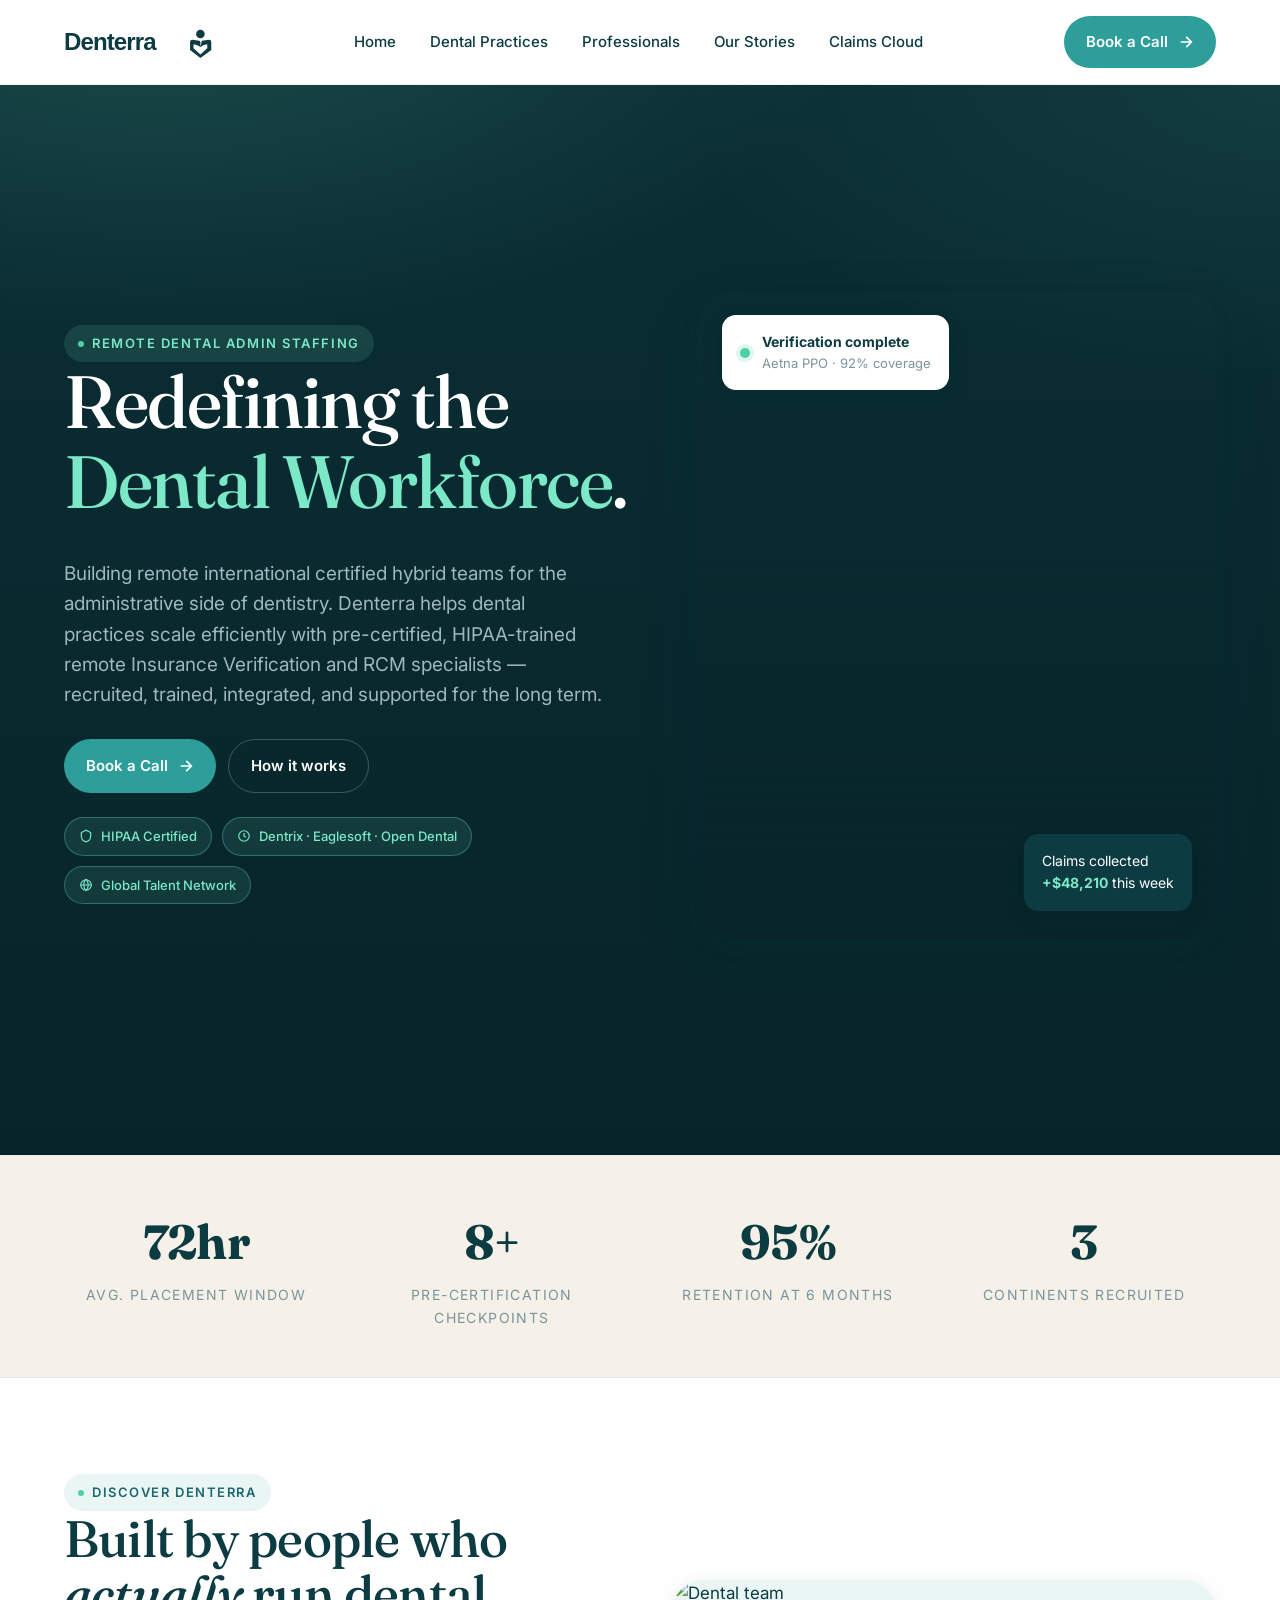
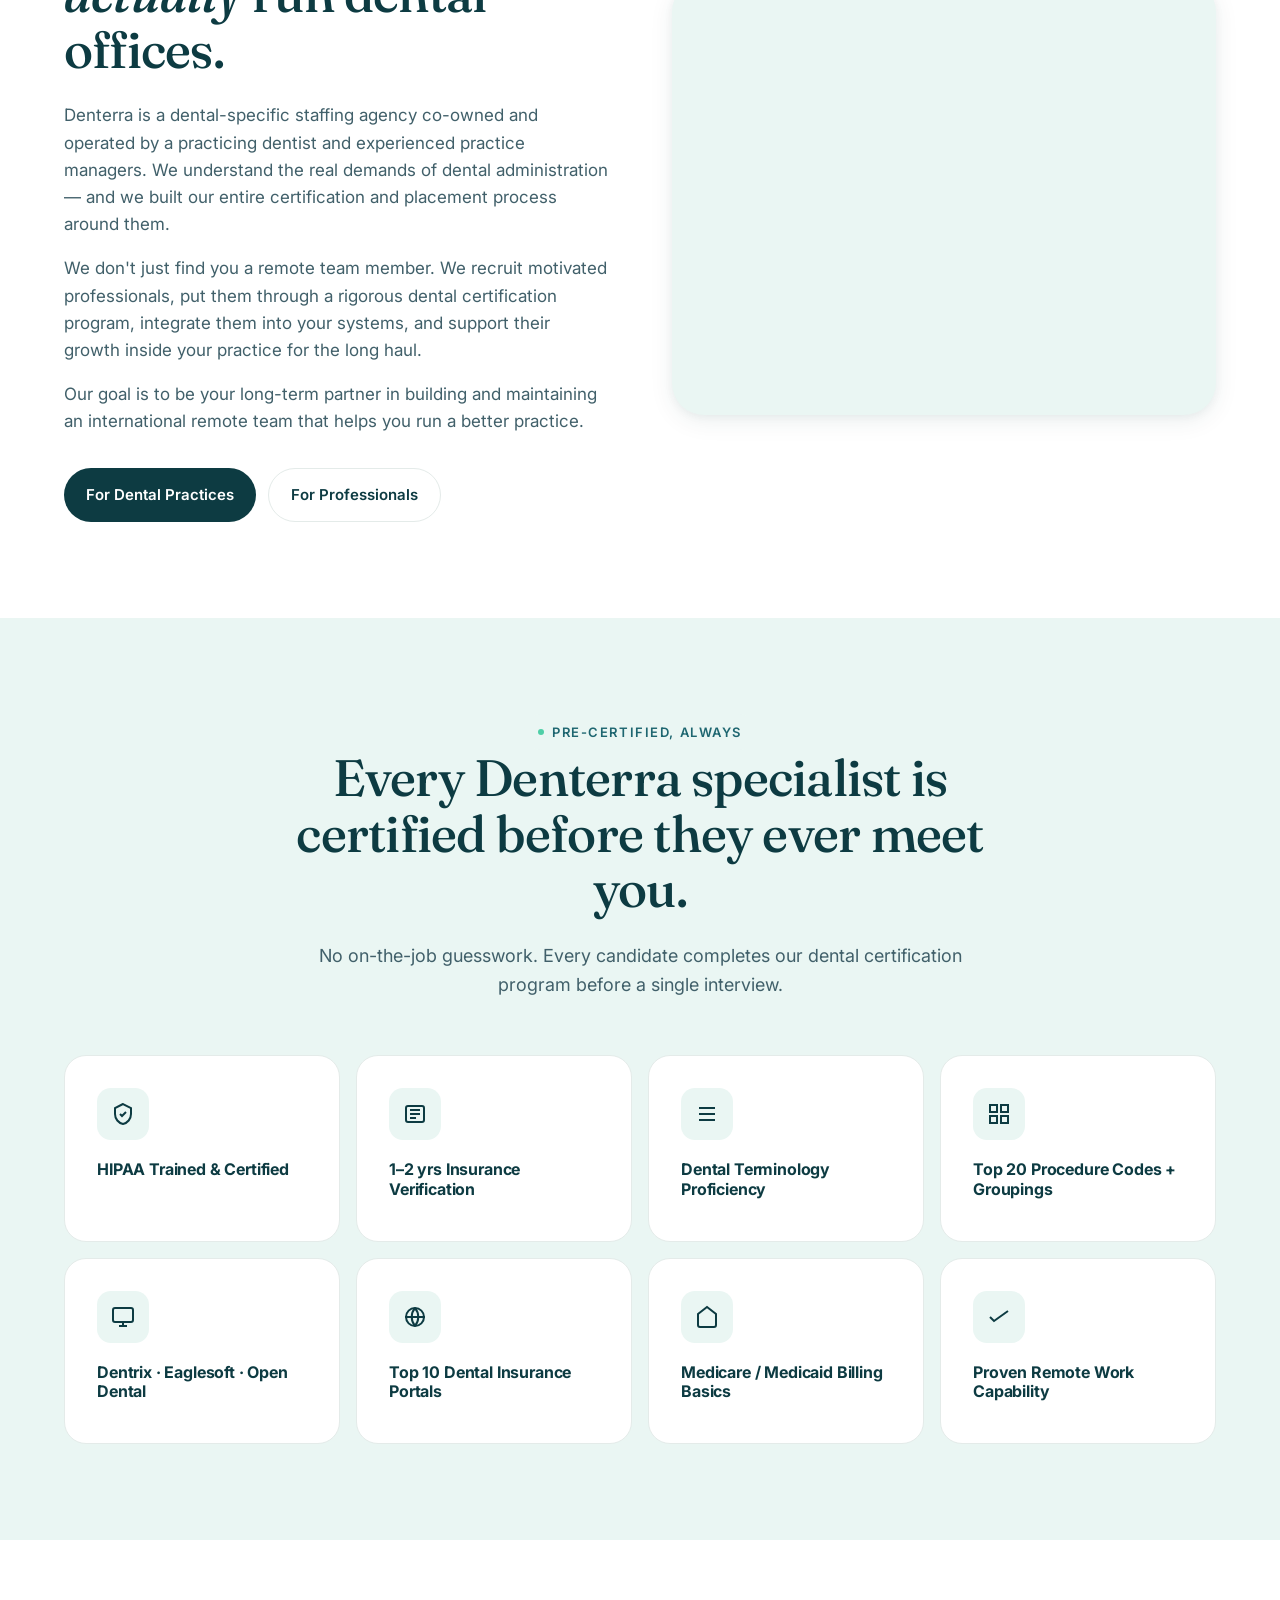
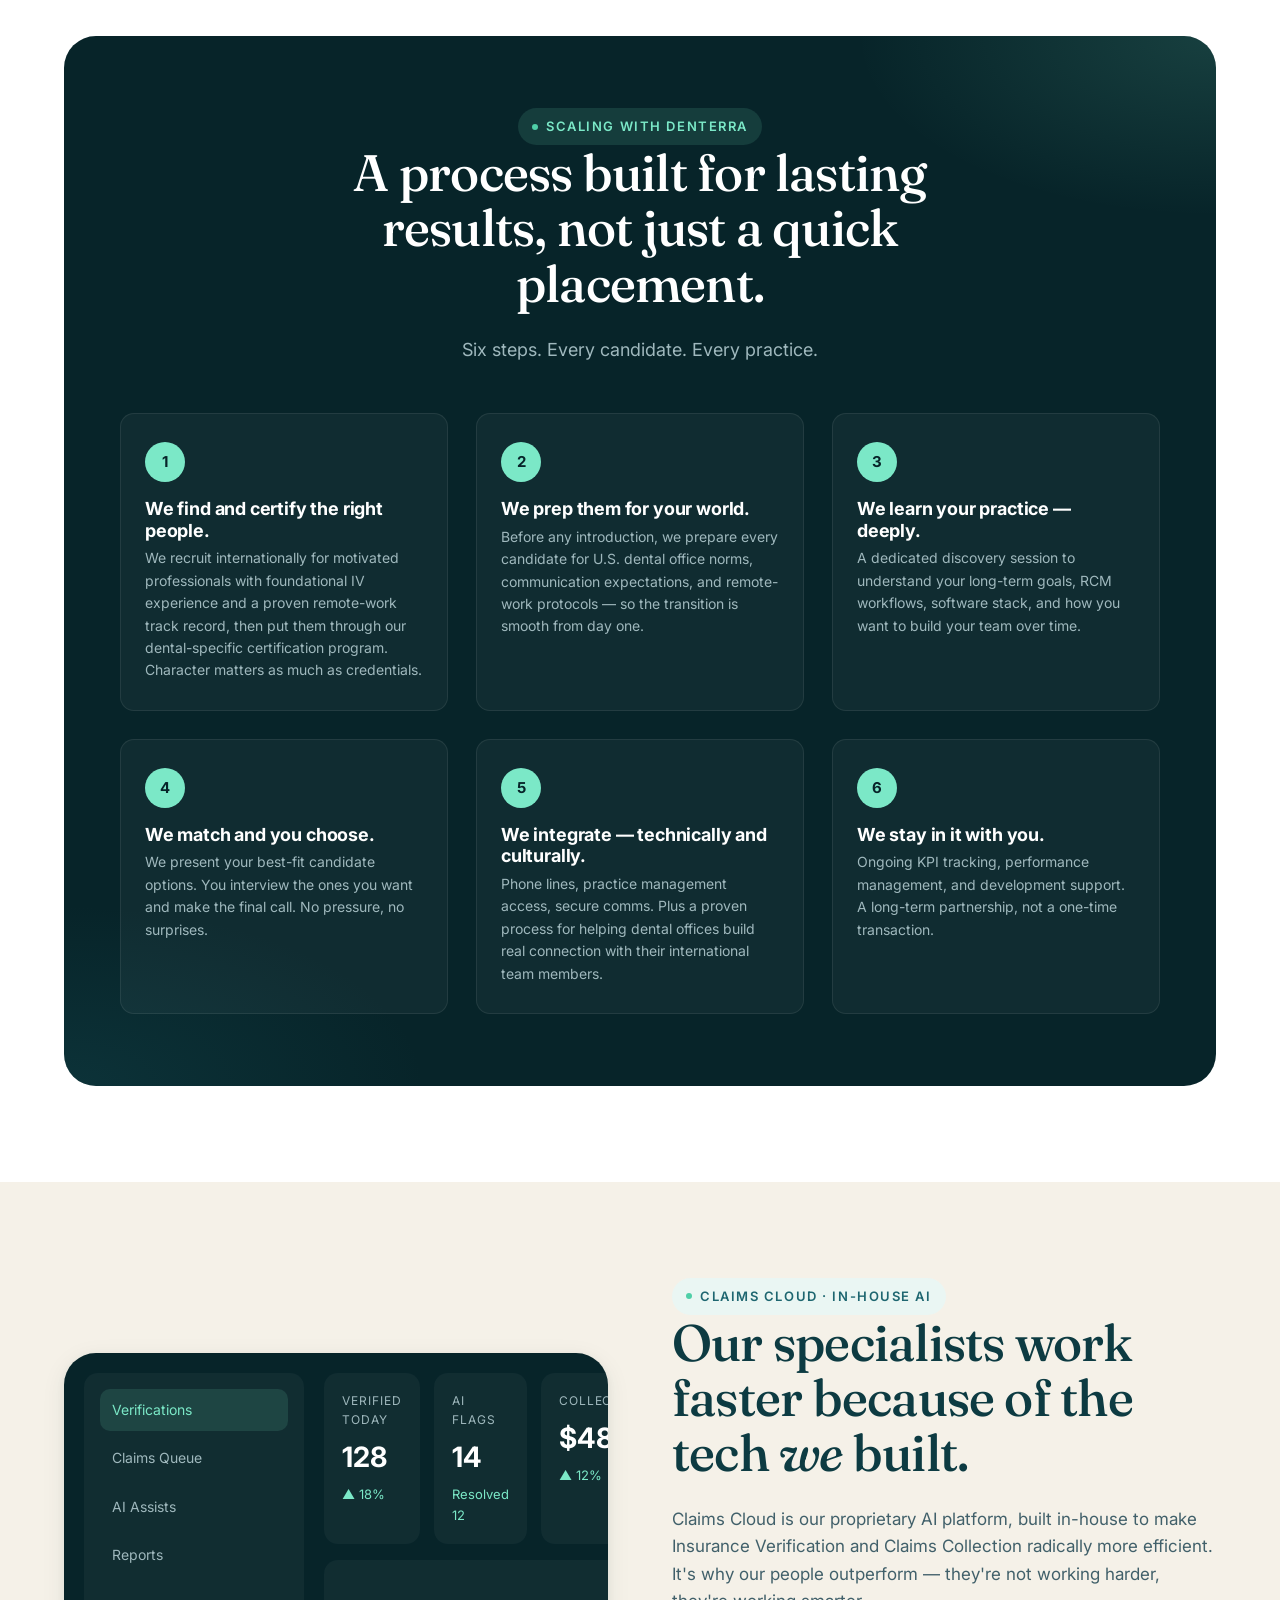
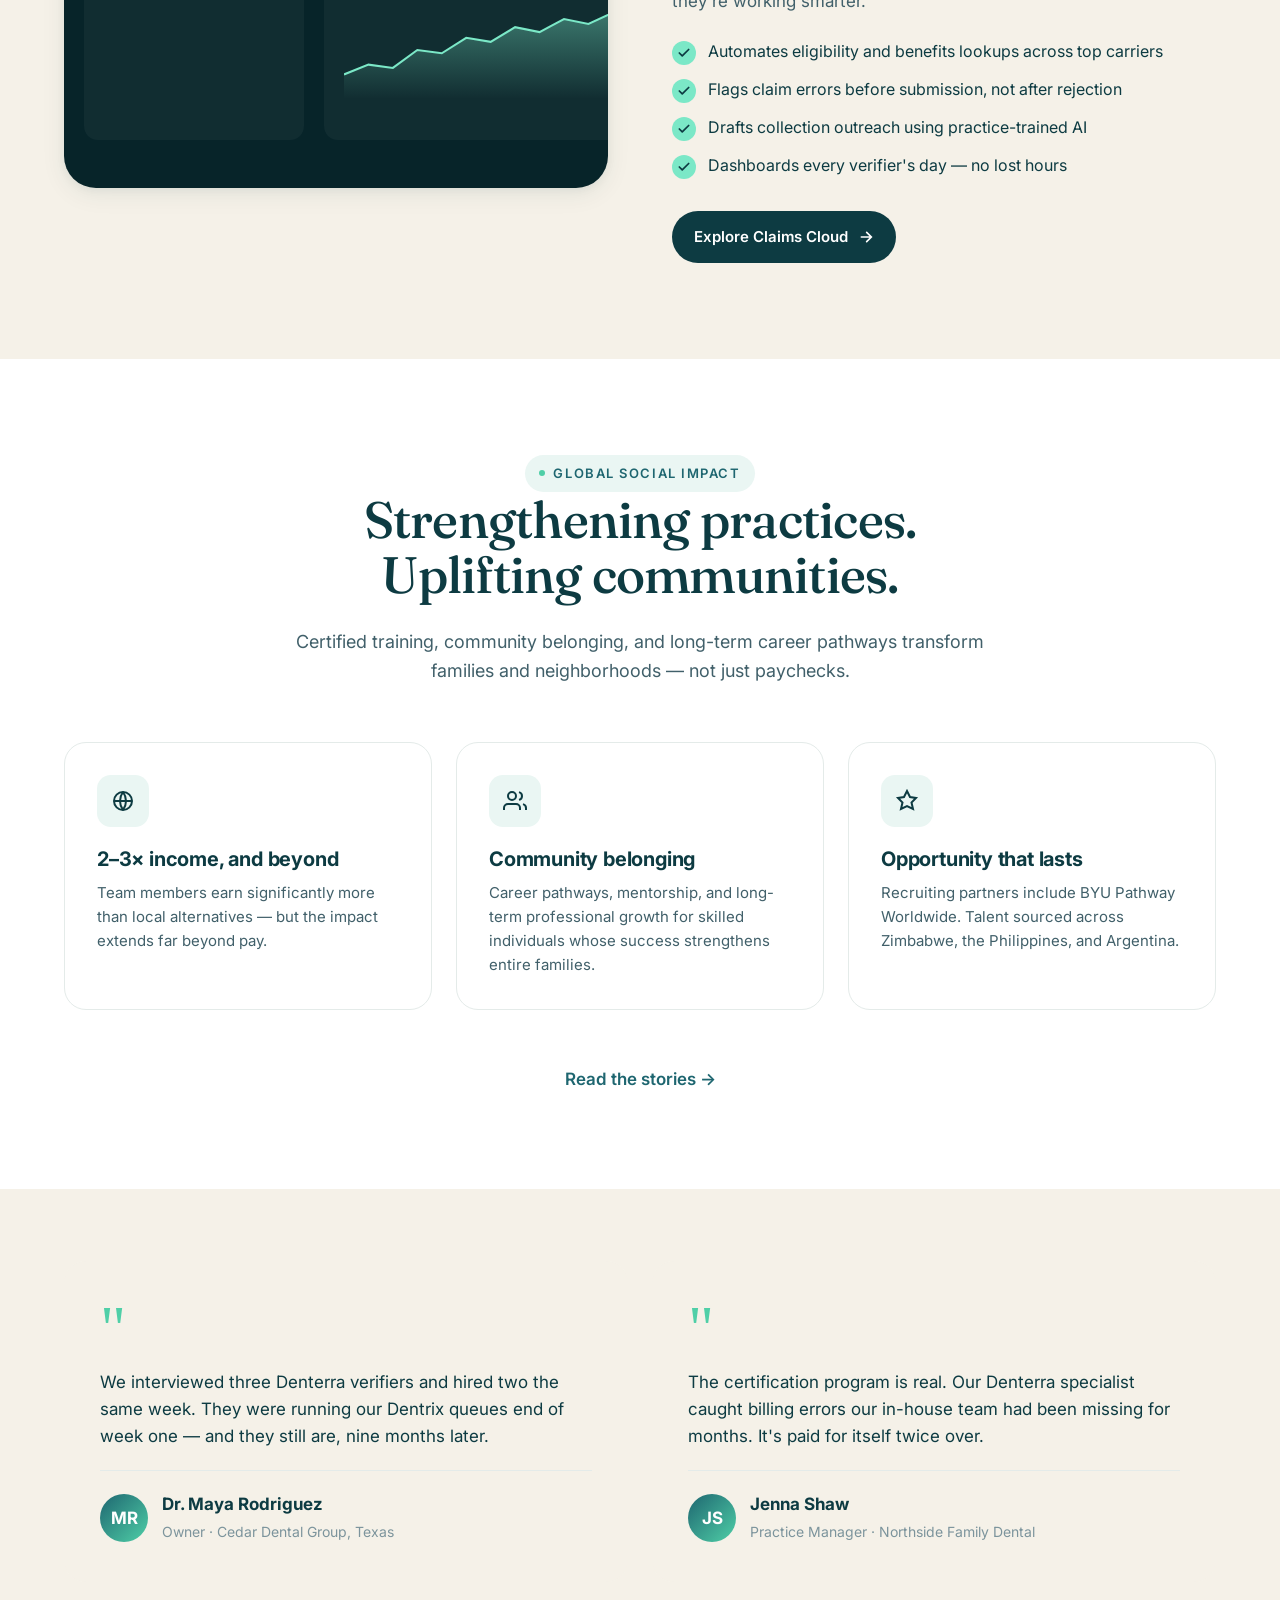
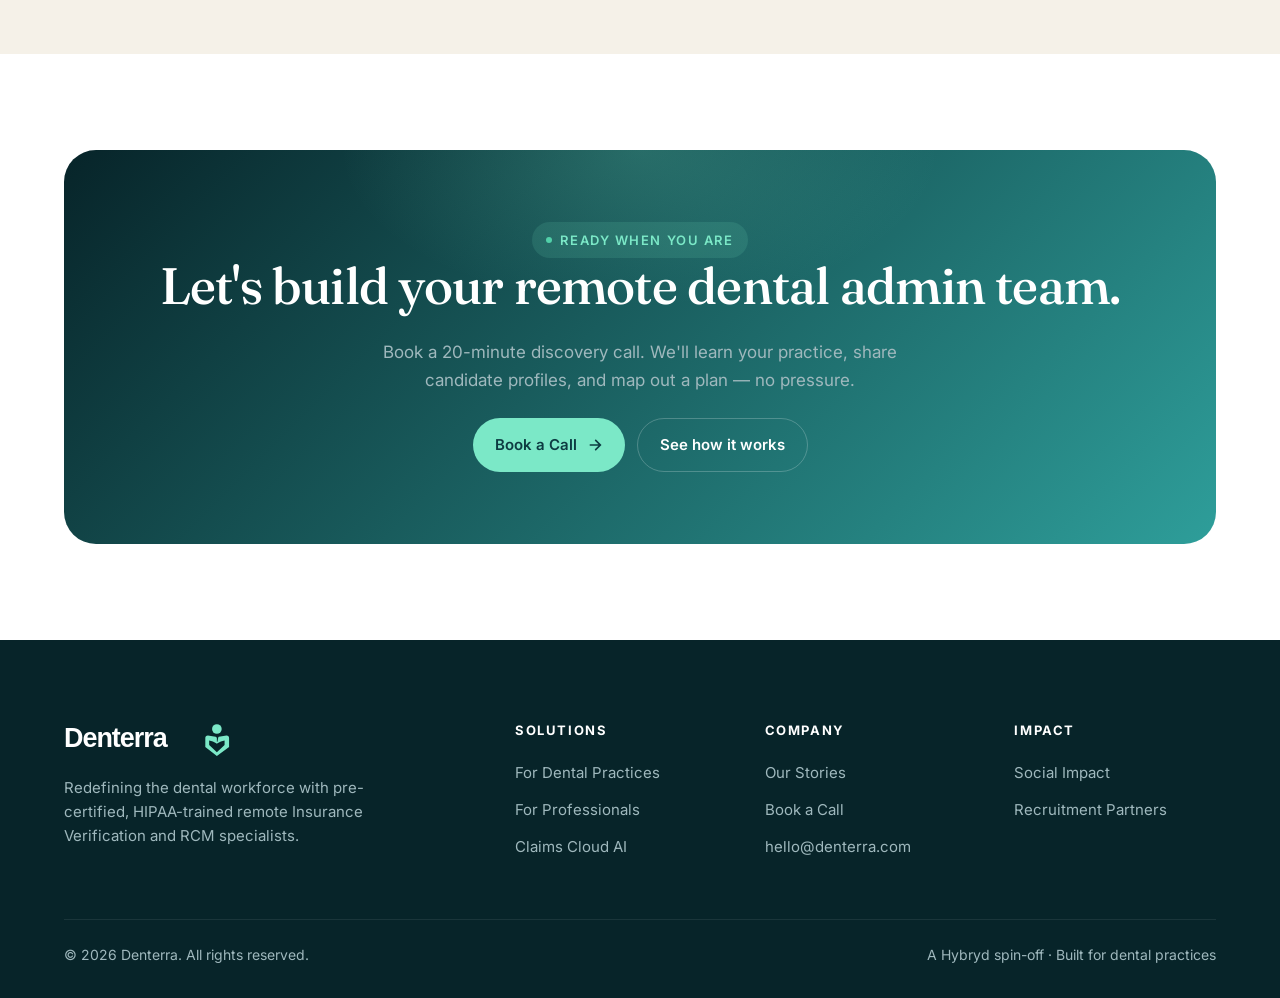
==== index.html @ dbc6533b "Initial commit: Denterra website Static site with index, dental-practices, professionals, claims-clo" ====
<!DOCTYPE html>
<html lang="en">
<head>
  <meta charset="UTF-8" />
  <meta name="viewport" content="width=device-width, initial-scale=1.0" />
  <title>Denterra — Redefining the Dental Workforce</title>
  <meta name="description" content="Denterra places pre-certified, HIPAA-trained remote Insurance Verification and RCM specialists into dental practices. Built by dentists and practice managers." />
  <link rel="icon" type="image/svg+xml" href="assets/logo.svg" />
  <link rel="preconnect" href="https://fonts.googleapis.com">
  <link rel="preconnect" href="https://fonts.gstatic.com" crossorigin>
  <link href="https://fonts.googleapis.com/css2?family=Fraunces:opsz,wght@9..144,400;9..144,500;9..144,600&family=Inter:wght@400;500;600;700&display=swap" rel="stylesheet">
  <link rel="stylesheet" href="assets/styles.css" />
</head>
<body>

<!-- NAV -->
<header class="nav">
  <div class="nav-inner">
    <a href="index.html" class="nav-logo" aria-label="Denterra home">
      <img src="assets/logo.svg" alt="Denterra" />
    </a>
    <nav>
      <ul class="nav-links">
        <li><a href="index.html">Home</a></li>
        <li><a href="dental-practices.html">Dental Practices</a></li>
        <li><a href="professionals.html">Professionals</a></li>
        <li><a href="our-stories.html">Our Stories</a></li>
        <li><a href="claims-cloud.html">Claims Cloud</a></li>
      </ul>
    </nav>
    <div class="nav-actions">
      <a href="#contact" class="btn btn-primary">Book a Call
        <svg viewBox="0 0 24 24" fill="none" stroke="currentColor" stroke-width="2.5" stroke-linecap="round"><path d="M5 12h14M13 5l7 7-7 7"/></svg>
      </a>
      <button class="nav-toggle" aria-label="Open menu"><span></span></button>
    </div>
  </div>
</header>
<div class="mobile-menu">
  <ul>
    <li><a href="index.html">Home</a></li>
    <li><a href="dental-practices.html">Dental Practices</a></li>
    <li><a href="professionals.html">Professionals</a></li>
    <li><a href="our-stories.html">Our Stories</a></li>
    <li><a href="claims-cloud.html">Claims Cloud</a></li>
  </ul>
  <a href="#contact" class="btn btn-primary">Book a Call</a>
</div>

<!-- HERO -->
<section class="hero-dark">
  <div class="hero-inner">
    <div>
      <span class="eyebrow on-dark">Remote Dental Admin Staffing</span>
      <h1>Redefining the <span class="accent">Dental Workforce</span>.</h1>
      <p class="lead">Building remote international certified hybrid teams for the administrative side of dentistry. Denterra helps dental practices scale efficiently with pre-certified, HIPAA-trained remote Insurance Verification and RCM specialists — recruited, trained, integrated, and supported for the long term.</p>
      <div class="hero-cta">
        <a href="#contact" class="btn btn-primary">Book a Call
          <svg viewBox="0 0 24 24" fill="none" stroke="currentColor" stroke-width="2.5" stroke-linecap="round"><path d="M5 12h14M13 5l7 7-7 7"/></svg>
        </a>
        <a href="dental-practices.html" class="btn btn-ghost-dark">How it works</a>
      </div>
      <div class="badges">
        <span class="badge"><svg viewBox="0 0 24 24" fill="none" stroke="currentColor" stroke-width="2"><path d="M12 2L4 6v6c0 5 3.5 9 8 10 4.5-1 8-5 8-10V6l-8-4z"/></svg> HIPAA Certified</span>
        <span class="badge"><svg viewBox="0 0 24 24" fill="none" stroke="currentColor" stroke-width="2"><circle cx="12" cy="12" r="9"/><path d="M12 7v5l3 2"/></svg> Dentrix · Eaglesoft · Open Dental</span>
        <span class="badge"><svg viewBox="0 0 24 24" fill="none" stroke="currentColor" stroke-width="2"><circle cx="12" cy="12" r="9"/><path d="M2 12h20M12 2a15 15 0 010 20M12 2a15 15 0 000 20"/></svg> Global Talent Network</span>
      </div>
    </div>
    <div class="hero-visual">
      <div class="floating-card fc-1"><span class="dot"></span><div><strong>Verification complete</strong><div style="font-size:13px;color:var(--text-muted)">Aetna PPO · 92% coverage</div></div></div>
      <div class="floating-card fc-2"><div>Claims collected<br><strong>+$48,210</strong> this week</div></div>
    </div>
  </div>
</section>

<!-- STATS -->
<section class="stats">
  <div class="container stats-grid">
    <div><div class="stat-num">72hr</div><div class="stat-label">Avg. placement window</div></div>
    <div><div class="stat-num">8+</div><div class="stat-label">Pre-certification checkpoints</div></div>
    <div><div class="stat-num">95%</div><div class="stat-label">Retention at 6 months</div></div>
    <div><div class="stat-num">3</div><div class="stat-label">Continents recruited</div></div>
  </div>
</section>

<!-- DISCOVER DENTERRA -->
<section>
  <div class="container">
    <div class="split">
      <div>
        <span class="eyebrow">Discover Denterra</span>
        <h2>Built by people who <em>actually</em> run dental offices.</h2>
        <p>Denterra is a dental-specific staffing agency co-owned and operated by a practicing dentist and experienced practice managers. We understand the real demands of dental administration — and we built our entire certification and placement process around them.</p>
        <p>We don't just find you a remote team member. We recruit motivated professionals, put them through a rigorous dental certification program, integrate them into your systems, and support their growth inside your practice for the long haul.</p>
        <p>Our goal is to be your long-term partner in building and maintaining an international remote team that helps you run a better practice.</p>
        <div class="hero-cta mt-md">
          <a href="dental-practices.html" class="btn btn-dark">For Dental Practices</a>
          <a href="professionals.html" class="btn btn-ghost">For Professionals</a>
        </div>
      </div>
      <div class="split-visual">
        <img src="https://images.unsplash.com/photo-1629909613654-28e377c37b09?auto=format&fit=crop&w=900&q=80" alt="Dental team" />
      </div>
    </div>
  </div>
</section>

<!-- CERTIFICATION -->
<section style="background: var(--mint-bg);">
  <div class="container">
    <div class="section-head">
      <span class="eyebrow">Pre-Certified, Always</span>
      <h2>Every Denterra specialist is certified before they ever meet you.</h2>
      <p>No on-the-job guesswork. Every candidate completes our dental certification program before a single interview.</p>
    </div>
    <div class="feature-grid" style="grid-template-columns: repeat(4, 1fr); gap: 16px;">
      <div class="feature"><div class="icon"><svg viewBox="0 0 24 24" fill="none" stroke="currentColor" stroke-width="2"><path d="M12 2L4 6v6c0 5 3.5 9 8 10 4.5-1 8-5 8-10V6l-8-4z"/><polyline points="9 12 11 14 15 10"/></svg></div><h3 style="font-size:16px">HIPAA Trained & Certified</h3></div>
      <div class="feature"><div class="icon"><svg viewBox="0 0 24 24" fill="none" stroke="currentColor" stroke-width="2"><rect x="3" y="4" width="18" height="16" rx="2"/><path d="M7 8h10M7 12h10M7 16h6"/></svg></div><h3 style="font-size:16px">1–2 yrs Insurance Verification</h3></div>
      <div class="feature"><div class="icon"><svg viewBox="0 0 24 24" fill="none" stroke="currentColor" stroke-width="2"><path d="M4 12h16M4 6h16M4 18h16"/></svg></div><h3 style="font-size:16px">Dental Terminology Proficiency</h3></div>
      <div class="feature"><div class="icon"><svg viewBox="0 0 24 24" fill="none" stroke="currentColor" stroke-width="2"><path d="M3 3h7v7H3zM14 3h7v7h-7zM14 14h7v7h-7zM3 14h7v7H3z"/></svg></div><h3 style="font-size:16px">Top 20 Procedure Codes + Groupings</h3></div>
      <div class="feature"><div class="icon"><svg viewBox="0 0 24 24" fill="none" stroke="currentColor" stroke-width="2"><rect x="2" y="3" width="20" height="14" rx="2"/><path d="M8 21h8M12 17v4"/></svg></div><h3 style="font-size:16px">Dentrix · Eaglesoft · Open Dental</h3></div>
      <div class="feature"><div class="icon"><svg viewBox="0 0 24 24" fill="none" stroke="currentColor" stroke-width="2"><circle cx="12" cy="12" r="9"/><path d="M2 12h20M12 3a14 14 0 010 18M12 3a14 14 0 000 18"/></svg></div><h3 style="font-size:16px">Top 10 Dental Insurance Portals</h3></div>
      <div class="feature"><div class="icon"><svg viewBox="0 0 24 24" fill="none" stroke="currentColor" stroke-width="2"><path d="M3 9l9-7 9 7v11a2 2 0 01-2 2H5a2 2 0 01-2-2z"/></svg></div><h3 style="font-size:16px">Medicare / Medicaid Billing Basics</h3></div>
      <div class="feature"><div class="icon"><svg viewBox="0 0 24 24" fill="none" stroke="currentColor" stroke-width="2"><path d="M3 12l4 4L21 6"/></svg></div><h3 style="font-size:16px">Proven Remote Work Capability</h3></div>
    </div>
  </div>
</section>

<!-- SCALING WITH DENTERRA -->
<section>
  <div class="container">
    <div class="how">
      <div class="section-head" style="margin-bottom: 0;">
        <span class="eyebrow on-dark">Scaling With Denterra</span>
        <h2 style="color:#fff;">A process built for lasting results, not just a quick placement.</h2>
        <p style="color: var(--text-on-dark-muted); max-width: 640px; margin: 16px auto 0;">Six steps. Every candidate. Every practice.</p>
      </div>
      <div class="steps" style="grid-template-columns: repeat(3, 1fr);">
        <div class="step"><div class="step-num">1</div><h4>We find and certify the right people.</h4><p>We recruit internationally for motivated professionals with foundational IV experience and a proven remote-work track record, then put them through our dental-specific certification program. Character matters as much as credentials.</p></div>
        <div class="step"><div class="step-num">2</div><h4>We prep them for your world.</h4><p>Before any introduction, we prepare every candidate for U.S. dental office norms, communication expectations, and remote-work protocols — so the transition is smooth from day one.</p></div>
        <div class="step"><div class="step-num">3</div><h4>We learn your practice — deeply.</h4><p>A dedicated discovery session to understand your long-term goals, RCM workflows, software stack, and how you want to build your team over time.</p></div>
        <div class="step"><div class="step-num">4</div><h4>We match and you choose.</h4><p>We present your best-fit candidate options. You interview the ones you want and make the final call. No pressure, no surprises.</p></div>
        <div class="step"><div class="step-num">5</div><h4>We integrate — technically and culturally.</h4><p>Phone lines, practice management access, secure comms. Plus a proven process for helping dental offices build real connection with their international team members.</p></div>
        <div class="step"><div class="step-num">6</div><h4>We stay in it with you.</h4><p>Ongoing KPI tracking, performance management, and development support. A long-term partnership, not a one-time transaction.</p></div>
      </div>
    </div>
  </div>
</section>

<!-- CLAIMS CLOUD TEASER -->
<section style="background: var(--bg-cream);">
  <div class="container">
    <div class="split reverse">
      <div>
        <span class="eyebrow">Claims Cloud · In-house AI</span>
        <h2>Our specialists work faster because of the tech <em>we</em> built.</h2>
        <p>Claims Cloud is our proprietary AI platform, built in-house to make Insurance Verification and Claims Collection radically more efficient. It's why our people outperform — they're not working harder, they're working smarter.</p>
        <ul class="checklist">
          <li>Automates eligibility and benefits lookups across top carriers</li>
          <li>Flags claim errors before submission, not after rejection</li>
          <li>Drafts collection outreach using practice-trained AI</li>
          <li>Dashboards every verifier's day — no lost hours</li>
        </ul>
        <a href="claims-cloud.html" class="btn btn-dark">Explore Claims Cloud
          <svg viewBox="0 0 24 24" fill="none" stroke="currentColor" stroke-width="2.5" stroke-linecap="round"><path d="M5 12h14M13 5l7 7-7 7"/></svg>
        </a>
      </div>
      <div class="split-visual" style="background: var(--brand-darker); padding: 20px;">
        <div class="dash">
          <div class="dash-sidebar">
            <div class="dash-item active">Verifications</div>
            <div class="dash-item">Claims Queue</div>
            <div class="dash-item">AI Assists</div>
            <div class="dash-item">Reports</div>
          </div>
          <div class="dash-main">
            <div class="dash-cards">
              <div class="dash-card"><div class="label">Verified Today</div><div class="num">128</div><div class="trend">▲ 18%</div></div>
              <div class="dash-card"><div class="label">AI Flags</div><div class="num">14</div><div class="trend">Resolved 12</div></div>
              <div class="dash-card"><div class="label">Collected</div><div class="num">$48K</div><div class="trend">▲ 12%</div></div>
            </div>
            <div class="dash-chart">
              <svg viewBox="0 0 360 120" style="width:100%;height:100%;display:block">
                <defs><linearGradient id="g" x1="0" x2="0" y1="0" y2="1"><stop offset="0" stop-color="#7BE8C7" stop-opacity=".4"/><stop offset="1" stop-color="#7BE8C7" stop-opacity="0"/></linearGradient></defs>
                <path d="M0,90 L30,78 L60,82 L90,60 L120,64 L150,45 L180,50 L210,32 L240,38 L270,22 L300,28 L330,14 L360,18 L360,120 L0,120 Z" fill="url(#g)"/>
                <path d="M0,90 L30,78 L60,82 L90,60 L120,64 L150,45 L180,50 L210,32 L240,38 L270,22 L300,28 L330,14 L360,18" fill="none" stroke="#7BE8C7" stroke-width="2.5"/>
              </svg>
            </div>
          </div>
        </div>
      </div>
    </div>
  </div>
</section>

<!-- SOCIAL IMPACT -->
<section>
  <div class="container">
    <div class="section-head">
      <span class="eyebrow">Global Social Impact</span>
      <h2>Strengthening practices. Uplifting communities.</h2>
      <p>Certified training, community belonging, and long-term career pathways transform families and neighborhoods — not just paychecks.</p>
    </div>
    <div class="feature-grid">
      <div class="feature"><div class="icon"><svg viewBox="0 0 24 24" fill="none" stroke="currentColor" stroke-width="2"><circle cx="12" cy="12" r="9"/><path d="M3 12h18M12 3a15 15 0 010 18M12 3a15 15 0 000 18"/></svg></div><h3>2–3× income, and beyond</h3><p>Team members earn significantly more than local alternatives — but the impact extends far beyond pay.</p></div>
      <div class="feature"><div class="icon"><svg viewBox="0 0 24 24" fill="none" stroke="currentColor" stroke-width="2"><path d="M17 21v-2a4 4 0 00-4-4H5a4 4 0 00-4 4v2"/><circle cx="9" cy="7" r="4"/><path d="M23 21v-2a4 4 0 00-3-3.87M16 3.13a4 4 0 010 7.75"/></svg></div><h3>Community belonging</h3><p>Career pathways, mentorship, and long-term professional growth for skilled individuals whose success strengthens entire families.</p></div>
      <div class="feature"><div class="icon"><svg viewBox="0 0 24 24" fill="none" stroke="currentColor" stroke-width="2"><path d="M12 2l3 6 6 1-4.5 4.5L18 20l-6-3-6 3 1.5-6.5L3 9l6-1z"/></svg></div><h3>Opportunity that lasts</h3><p>Recruiting partners include BYU Pathway Worldwide. Talent sourced across Zimbabwe, the Philippines, and Argentina.</p></div>
    </div>
    <div class="text-center mt-lg"><a href="our-stories.html" class="btn-link">Read the stories →</a></div>
  </div>
</section>

<!-- TESTIMONIAL -->
<section style="background: var(--bg-cream); padding-top: 72px; padding-bottom: 72px;">
  <div class="container">
    <div class="testimonials">
      <div class="testimonial">
        <div class="quote-mark">"</div>
        <p>We interviewed three Denterra verifiers and hired two the same week. They were running our Dentrix queues end of week one — and they still are, nine months later.</p>
        <div class="testimonial-author">
          <div class="author-avatar">MR</div>
          <div class="author-info"><strong>Dr. Maya Rodriguez</strong><span>Owner · Cedar Dental Group, Texas</span></div>
        </div>
      </div>
      <div class="testimonial">
        <div class="quote-mark">"</div>
        <p>The certification program is real. Our Denterra specialist caught billing errors our in-house team had been missing for months. It's paid for itself twice over.</p>
        <div class="testimonial-author">
          <div class="author-avatar">JS</div>
          <div class="author-info"><strong>Jenna Shaw</strong><span>Practice Manager · Northside Family Dental</span></div>
        </div>
      </div>
    </div>
  </div>
</section>

<!-- CTA -->
<section>
  <div class="container">
    <div class="cta-block" id="contact">
      <span class="eyebrow on-dark">Ready when you are</span>
      <h2>Let's build your remote dental admin team.</h2>
      <p>Book a 20-minute discovery call. We'll learn your practice, share candidate profiles, and map out a plan — no pressure.</p>
      <div class="hero-cta">
        <a href="mailto:hello@denterra.com" class="btn btn-mint">Book a Call
          <svg viewBox="0 0 24 24" fill="none" stroke="currentColor" stroke-width="2.5" stroke-linecap="round"><path d="M5 12h14M13 5l7 7-7 7"/></svg>
        </a>
        <a href="dental-practices.html" class="btn btn-ghost-dark">See how it works</a>
      </div>
    </div>
  </div>
</section>

<!-- FOOTER -->
<footer class="footer">
  <div class="container">
    <div class="footer-grid">
      <div>
        <div class="footer-logo">
          <img src="assets/logo-light.svg" alt="Denterra" />
        </div>
        <p class="footer-tag">Redefining the dental workforce with pre-certified, HIPAA-trained remote Insurance Verification and RCM specialists.</p>
      </div>
      <div class="footer-col">
        <h5>Solutions</h5>
        <ul>
          <li><a href="dental-practices.html">For Dental Practices</a></li>
          <li><a href="professionals.html">For Professionals</a></li>
          <li><a href="claims-cloud.html">Claims Cloud AI</a></li>
        </ul>
      </div>
      <div class="footer-col">
        <h5>Company</h5>
        <ul>
          <li><a href="our-stories.html">Our Stories</a></li>
          <li><a href="#contact">Book a Call</a></li>
          <li><a href="mailto:hello@denterra.com">hello@denterra.com</a></li>
        </ul>
      </div>
      <div class="footer-col">
        <h5>Impact</h5>
        <ul>
          <li><a href="our-stories.html#impact">Social Impact</a></li>
          <li><a href="our-stories.html#partners">Recruitment Partners</a></li>
        </ul>
      </div>
    </div>
    <div class="footer-bottom">
      <div>© 2026 Denterra. All rights reserved.</div>
      <div>A Hybryd spin-off · Built for dental practices</div>
    </div>
  </div>
</footer>

<script src="assets/script.js"></script>
</body>
</html>
---- assets/styles.css ----
/* =====================================================
   DENTERRA — Shared Styles
   Brand: dental admin staffing + Claims Cloud AI
   ===================================================== */

:root {
  /* Brand — pulled from Denterra Canva site */
  --brand-dark: #0D3B42;       /* primary dark teal bg */
  --brand-darker: #072429;     /* deepest bg */
  --brand-teal: #2E9E9A;       /* "Book a Call" button + Discover section bg */
  --brand-teal-dark: #1F8580;
  --brand-teal-2: #1E6670;

  --mint: #7BE8C7;             /* logo accent */
  --mint-strong: #4FCFA7;
  --mint-soft: #C9E8E4;        /* Discover section inner card */
  --mint-bg: #EAF6F3;          /* light body bg tint */

  /* Neutrals */
  --bg-cream: #F5F1E8;         /* certification chip bg / cream panels */
  --bg-offwhite: #F7F4EC;
  --bg-white: #FFFFFF;
  --text-primary: #0D3B42;
  --text-secondary: #41606A;
  --text-muted: #7C949C;
  --text-on-dark: #EAF1F0;
  --text-on-dark-muted: #9FB8BD;
  --border: #E4EBE9;
  --border-dark: #1C4A52;

  /* Type — serif display + clean sans body (matches Canva site) */
  --font-sans: 'Inter', -apple-system, BlinkMacSystemFont, 'Segoe UI', Helvetica, Arial, sans-serif;
  --font-display: 'Fraunces', 'Cormorant Garamond', Georgia, 'Times New Roman', serif;

  /* Radius + shadows */
  --r-sm: 8px;
  --r-md: 14px;
  --r-lg: 22px;
  --r-xl: 32px;
  --r-pill: 999px;

  --shadow-sm: 0 1px 2px rgba(13, 59, 66, 0.06), 0 2px 8px rgba(13, 59, 66, 0.04);
  --shadow-md: 0 6px 24px rgba(13, 59, 66, 0.08), 0 2px 8px rgba(13, 59, 66, 0.05);
  --shadow-lg: 0 24px 60px rgba(13, 59, 66, 0.14), 0 8px 20px rgba(13, 59, 66, 0.08);

  /* Layout */
  --max: 1200px;
  --gutter: 24px;
}

/* Reset */
*, *::before, *::after { box-sizing: border-box; }
html { scroll-behavior: smooth; -webkit-text-size-adjust: 100%; }
body {
  margin: 0;
  font-family: var(--font-sans);
  font-size: 17px;
  line-height: 1.6;
  color: var(--text-primary);
  background: var(--bg-white);
  -webkit-font-smoothing: antialiased;
  -moz-osx-font-smoothing: grayscale;
}
img, svg { max-width: 100%; display: block; }
a { color: inherit; text-decoration: none; }
button { font: inherit; cursor: pointer; border: 0; background: transparent; color: inherit; }

h1, h2 {
  font-family: var(--font-display);
  font-weight: 500;
  letter-spacing: -0.015em;
  line-height: 1.08;
  margin: 0 0 0.5em;
  color: var(--text-primary);
}
h3, h4 {
  font-family: var(--font-sans);
  font-weight: 700;
  letter-spacing: -0.01em;
  line-height: 1.2;
  margin: 0 0 0.5em;
  color: var(--text-primary);
}
h1 { font-size: clamp(42px, 5.8vw, 74px); letter-spacing: -0.02em; }
h2 { font-size: clamp(32px, 4vw, 52px); }
h3 { font-size: clamp(22px, 2.2vw, 28px); }
h4 { font-size: 18px; }
p { margin: 0 0 1em; color: var(--text-secondary); }

.eyebrow {
  display: inline-flex;
  align-items: center;
  gap: 8px;
  font-size: 13px;
  font-weight: 600;
  letter-spacing: 0.12em;
  text-transform: uppercase;
  color: var(--brand-teal-2);
  background: var(--mint-bg);
  padding: 8px 14px;
  border-radius: var(--r-pill);
}
.eyebrow.on-dark {
  color: var(--mint);
  background: rgba(123, 232, 199, 0.12);
}
.eyebrow::before {
  content: '';
  width: 6px; height: 6px; border-radius: 50%;
  background: var(--mint-strong);
}

.container {
  width: 100%;
  max-width: var(--max);
  margin: 0 auto;
  padding: 0 var(--gutter);
}

/* ============ Buttons ============ */
.btn {
  display: inline-flex;
  align-items: center;
  gap: 10px;
  font-weight: 600;
  font-size: 15px;
  padding: 14px 22px;
  border-radius: var(--r-pill);
  transition: transform .15s ease, background .2s ease, color .2s ease, box-shadow .2s ease;
  white-space: nowrap;
}
.btn svg { width: 16px; height: 16px; }
.btn:hover { transform: translateY(-1px); }
.btn-primary {
  background: var(--brand-teal);
  color: #fff;
}
.btn-primary:hover { background: var(--brand-teal-dark); }
.btn-mint {
  background: var(--mint);
  color: var(--brand-dark);
}
.btn-mint:hover { background: var(--mint-strong); }
.btn-dark {
  background: var(--brand-dark);
  color: #fff;
}
.btn-dark:hover { background: var(--brand-darker); }
.btn-ghost {
  color: var(--brand-dark);
  border: 1px solid var(--border);
  background: #fff;
}
.btn-ghost:hover { border-color: var(--brand-dark); }
.btn-ghost-dark {
  color: #fff;
  border: 1px solid rgba(255,255,255,0.22);
  background: transparent;
}
.btn-ghost-dark:hover { border-color: var(--mint); color: var(--mint); }
.btn-link {
  color: var(--brand-teal-2);
  font-weight: 600;
  display: inline-flex;
  align-items: center;
  gap: 6px;
}
.btn-link:hover { color: var(--brand-dark); }

/* ============ Nav ============ */
.nav {
  position: sticky; top: 0;
  background: rgba(255,255,255,0.92);
  backdrop-filter: saturate(140%) blur(14px);
  -webkit-backdrop-filter: saturate(140%) blur(14px);
  border-bottom: 1px solid rgba(13, 59, 66, 0.06);
  z-index: 50;
}
.nav-inner {
  display: flex;
  align-items: center;
  justify-content: space-between;
  padding: 16px var(--gutter);
  max-width: var(--max);
  margin: 0 auto;
  gap: 24px;
}
.nav-logo { display: inline-flex; align-items: center; gap: 10px; }
.nav-logo img, .nav-logo svg { height: 32px; width: auto; display: block; }
.nav-links {
  display: flex; align-items: center;
  gap: 6px;
  list-style: none; margin: 0; padding: 0;
}
.nav-links a {
  padding: 10px 14px;
  font-weight: 500;
  font-size: 15px;
  color: var(--text-primary);
  border-radius: var(--r-pill);
  transition: background .15s ease;
}
.nav-links a:hover { background: var(--mint-bg); }
.nav-links a.active { color: var(--brand-dark); }
.nav-actions { display: flex; align-items: center; gap: 10px; }
.nav-toggle {
  display: none;
  width: 44px; height: 44px;
  align-items: center; justify-content: center;
  border-radius: 12px;
  border: 1px solid var(--border);
  background: #fff;
}
.nav-toggle span {
  display: block; width: 18px; height: 2px;
  background: var(--brand-dark); position: relative;
}
.nav-toggle span::before, .nav-toggle span::after {
  content: ''; position: absolute; left: 0;
  width: 18px; height: 2px; background: var(--brand-dark);
}
.nav-toggle span::before { top: -6px; }
.nav-toggle span::after { top: 6px; }

/* ============ Hero (dark) ============ */
.hero-dark {
  background: var(--brand-darker);
  background:
    radial-gradient(1200px 600px at 12% -10%, rgba(123,232,199,0.16), transparent 60%),
    radial-gradient(1000px 500px at 100% 0%, rgba(123,232,199,0.08), transparent 60%),
    linear-gradient(180deg, #0A2E34 0%, #072429 100%);
  color: #fff;
  position: relative;
  overflow: hidden;
}
.hero-dark .hero-inner {
  max-width: var(--max);
  margin: 0 auto;
  padding: 110px var(--gutter) 120px;
  display: grid;
  grid-template-columns: 1.1fr 1fr;
  gap: 64px;
  align-items: center;
}
.hero-dark h1 { color: #fff; }
.hero-dark h1 .accent { color: var(--mint); }
.hero-dark p.lead {
  font-size: 19px;
  color: var(--text-on-dark-muted);
  max-width: 540px;
  margin-bottom: 28px;
}
.hero-cta { display: flex; gap: 12px; flex-wrap: wrap; }
.hero-trust {
  margin-top: 36px;
  display: flex; align-items: center; gap: 16px;
  color: var(--text-on-dark-muted);
  font-size: 14px;
}
.hero-trust .avatars { display: flex; }
.hero-trust .avatar {
  width: 34px; height: 34px; border-radius: 50%;
  background: linear-gradient(135deg, var(--mint), var(--brand-teal-2));
  border: 2px solid var(--brand-darker);
  margin-left: -10px;
  display: flex; align-items: center; justify-content: center;
  font-size: 12px; font-weight: 700; color: var(--brand-darker);
}
.hero-trust .avatar:first-child { margin-left: 0; }

.hero-visual {
  position: relative;
  aspect-ratio: 4/5;
  border-radius: var(--r-xl);
  overflow: hidden;
  background:
    linear-gradient(180deg, rgba(13,59,66,0) 40%, rgba(7,36,41,0.55) 100%),
    url('https://images.unsplash.com/photo-1629909613654-28e377c37b09?auto=format&fit=crop&w=900&q=80') center/cover;
  box-shadow: var(--shadow-lg);
}
.hero-visual .floating-card {
  position: absolute;
  background: #fff; color: var(--brand-dark);
  padding: 16px 18px;
  border-radius: var(--r-md);
  box-shadow: var(--shadow-md);
  font-size: 14px;
  display: flex; align-items: center; gap: 12px;
}
.hero-visual .floating-card .dot {
  width: 10px; height: 10px; border-radius: 50%; background: var(--mint-strong);
  box-shadow: 0 0 0 4px rgba(79,207,167,0.18);
}
.hero-visual .fc-1 { top: 24px; left: 24px; }
.hero-visual .fc-2 { bottom: 28px; right: 24px; background: var(--brand-dark); color: #fff; }
.hero-visual .fc-2 strong { color: var(--mint); }

/* ============ Sections ============ */
section { padding: 96px 0; }
.section-head {
  text-align: center;
  max-width: 720px;
  margin: 0 auto 56px;
}
.section-head p { font-size: 18px; }

/* Stats strip */
.stats {
  background: var(--bg-cream);
  padding: 48px 0;
  border-top: 1px solid var(--border);
  border-bottom: 1px solid var(--border);
}
.stats-grid {
  display: grid;
  grid-template-columns: repeat(4, 1fr);
  gap: 32px;
  text-align: center;
}
.stat-num {
  font-family: var(--font-display);
  font-size: clamp(34px, 4vw, 48px);
  font-weight: 700;
  color: var(--brand-dark);
  letter-spacing: -0.02em;
}
.stat-label {
  color: var(--text-muted);
  font-size: 14px;
  text-transform: uppercase;
  letter-spacing: 0.1em;
  margin-top: 4px;
}

/* Feature grid */
.feature-grid {
  display: grid;
  grid-template-columns: repeat(3, 1fr);
  gap: 24px;
}
.feature {
  background: #fff;
  border: 1px solid var(--border);
  border-radius: var(--r-lg);
  padding: 32px;
  transition: transform .2s ease, box-shadow .2s ease, border-color .2s ease;
}
.feature:hover {
  transform: translateY(-4px);
  border-color: var(--mint-strong);
  box-shadow: var(--shadow-md);
}
.feature .icon {
  width: 52px; height: 52px; border-radius: 14px;
  background: var(--mint-bg);
  color: var(--brand-dark);
  display: flex; align-items: center; justify-content: center;
  margin-bottom: 20px;
}
.feature .icon svg { width: 24px; height: 24px; }
.feature h3 { font-size: 20px; margin-bottom: 10px; }
.feature p { font-size: 15px; margin: 0; }

/* How it works */
.how {
  background: var(--brand-darker);
  color: #fff;
  border-radius: var(--r-xl);
  padding: 72px 56px;
  position: relative;
  overflow: hidden;
}
.how::before {
  content: '';
  position: absolute; inset: 0;
  background:
    radial-gradient(600px 300px at 100% 0%, rgba(123,232,199,0.14), transparent 60%),
    radial-gradient(600px 300px at 0% 100%, rgba(30,102,112,0.22), transparent 60%);
  pointer-events: none;
}
.how h2 { color: #fff; }
.how p { color: var(--text-on-dark-muted); }
.steps {
  position: relative;
  display: grid;
  grid-template-columns: repeat(4, 1fr);
  gap: 28px;
  margin-top: 48px;
}
.step {
  background: rgba(255,255,255,0.04);
  border: 1px solid rgba(255,255,255,0.08);
  border-radius: var(--r-md);
  padding: 28px 24px;
  position: relative;
}
.step-num {
  width: 40px; height: 40px; border-radius: 50%;
  background: var(--mint);
  color: var(--brand-darker);
  font-weight: 700;
  display: flex; align-items: center; justify-content: center;
  margin-bottom: 16px;
  font-size: 15px;
}
.step h4 { color: #fff; font-size: 18px; margin-bottom: 6px; }
.step p { color: var(--text-on-dark-muted); font-size: 14px; margin: 0; }

/* Roles / services grid */
.roles {
  display: grid;
  grid-template-columns: repeat(3, 1fr);
  gap: 20px;
}
.role {
  background: #fff;
  border: 1px solid var(--border);
  border-radius: var(--r-lg);
  padding: 28px;
  display: flex; flex-direction: column;
  min-height: 200px;
  transition: transform .2s ease, border-color .2s ease;
}
.role:hover { transform: translateY(-3px); border-color: var(--mint-strong); }
.role .role-icon {
  width: 44px; height: 44px;
  border-radius: 12px;
  background: var(--brand-dark);
  color: var(--mint);
  display: flex; align-items: center; justify-content: center;
  margin-bottom: 16px;
}
.role .role-icon svg { width: 22px; height: 22px; }
.role h4 { font-size: 18px; margin-bottom: 8px; }
.role p { font-size: 14px; margin: 0 0 14px; }
.role .chips { margin-top: auto; display: flex; flex-wrap: wrap; gap: 6px; }
.chip {
  font-size: 12px;
  font-weight: 500;
  padding: 5px 10px;
  border-radius: var(--r-pill);
  background: var(--mint-bg);
  color: var(--brand-teal-2);
}

/* Testimonials */
.testimonials {
  display: grid;
  grid-template-columns: repeat(2, 1fr);
  gap: 24px;
}
.testimonial {
  background: var(--bg-cream);
  border-radius: var(--r-lg);
  padding: 36px;
  position: relative;
}
.testimonial .quote-mark {
  font-family: Georgia, serif;
  font-size: 64px;
  color: var(--mint-strong);
  line-height: 1;
  margin-bottom: 8px;
}
.testimonial p { font-size: 17px; color: var(--text-primary); }
.testimonial-author {
  margin-top: 20px;
  display: flex; align-items: center; gap: 14px;
  padding-top: 20px;
  border-top: 1px solid var(--border);
}
.author-avatar {
  width: 48px; height: 48px; border-radius: 50%;
  background: linear-gradient(135deg, var(--brand-teal-2), var(--mint-strong));
  display: flex; align-items: center; justify-content: center;
  color: #fff; font-weight: 700;
}
.author-info strong { display: block; color: var(--brand-dark); }
.author-info span { color: var(--text-muted); font-size: 14px; }

/* CTA block */
.cta-block {
  background: linear-gradient(135deg, var(--brand-darker), var(--brand-teal));
  border-radius: var(--r-xl);
  padding: 72px 56px;
  text-align: center;
  color: #fff;
  position: relative;
  overflow: hidden;
}
.cta-block::before {
  content: '';
  position: absolute; inset: 0;
  background: radial-gradient(500px 260px at 50% 0%, rgba(123,232,199,0.18), transparent 60%);
  pointer-events: none;
}
.cta-block h2 { color: #fff; }
.cta-block p { color: var(--text-on-dark-muted); max-width: 560px; margin: 0 auto 24px; }
.cta-block .hero-cta { justify-content: center; }

/* ============ Footer ============ */
.footer {
  background: var(--brand-darker);
  color: var(--text-on-dark-muted);
  padding: 80px 0 32px;
}
.footer-grid {
  display: grid;
  grid-template-columns: 2fr 1fr 1fr 1fr;
  gap: 48px;
  margin-bottom: 56px;
}
.footer-logo img, .footer-logo svg { height: 36px; width: auto; margin-bottom: 20px; display: block; }
.footer-tag { max-width: 320px; color: var(--text-on-dark-muted); font-size: 15px; }
.footer-col h5 {
  color: #fff;
  font-size: 13px;
  font-weight: 700;
  letter-spacing: 0.12em;
  text-transform: uppercase;
  margin: 0 0 18px;
}
.footer-col ul { list-style: none; padding: 0; margin: 0; display: grid; gap: 10px; }
.footer-col a {
  color: var(--text-on-dark-muted);
  font-size: 15px;
  transition: color .15s ease;
}
.footer-col a:hover { color: var(--mint); }
.footer-bottom {
  border-top: 1px solid rgba(255,255,255,0.08);
  padding-top: 24px;
  display: flex; justify-content: space-between;
  align-items: center;
  font-size: 14px;
  flex-wrap: wrap;
  gap: 12px;
}

/* ============ Page header (inner pages) ============ */
.page-header {
  background: var(--brand-darker);
  color: #fff;
  padding: 110px 0 88px;
  position: relative;
  overflow: hidden;
}
.page-header::before {
  content: '';
  position: absolute; inset: 0;
  background:
    radial-gradient(900px 400px at 10% 0%, rgba(123,232,199,0.14), transparent 60%),
    radial-gradient(700px 400px at 100% 100%, rgba(30,102,112,0.3), transparent 60%);
  pointer-events: none;
}
.page-header .container { position: relative; z-index: 1; }
.page-header h1 { color: #fff; max-width: 820px; }
.page-header .lead {
  font-size: 19px;
  color: var(--text-on-dark-muted);
  max-width: 680px;
  margin-top: 18px;
}

/* Split sections */
.split {
  display: grid;
  grid-template-columns: 1fr 1fr;
  gap: 64px;
  align-items: center;
}
.split.reverse > *:first-child { order: 2; }
.split-visual {
  aspect-ratio: 5/4;
  border-radius: var(--r-xl);
  background: var(--mint-bg);
  box-shadow: var(--shadow-md);
  overflow: hidden;
  position: relative;
}
.split-visual img { width: 100%; height: 100%; object-fit: cover; }

/* Check list */
.checklist { list-style: none; padding: 0; margin: 24px 0 32px; display: grid; gap: 12px; }
.checklist li {
  display: flex; align-items: start; gap: 12px;
  color: var(--text-primary);
  font-size: 16px;
}
.checklist li::before {
  content: '';
  flex-shrink: 0;
  width: 24px; height: 24px;
  border-radius: 50%;
  background: var(--mint);
  background-image: url("data:image/svg+xml,%3Csvg xmlns='http://www.w3.org/2000/svg' viewBox='0 0 24 24' fill='none' stroke='%230D3B42' stroke-width='3' stroke-linecap='round' stroke-linejoin='round'%3E%3Cpolyline points='20 6 9 17 4 12'/%3E%3C/svg%3E");
  background-repeat: no-repeat;
  background-size: 14px;
  background-position: center;
  margin-top: 2px;
}

/* Story card */
.story-grid {
  display: grid;
  grid-template-columns: repeat(2, 1fr);
  gap: 32px;
}
.story-card {
  background: #fff;
  border: 1px solid var(--border);
  border-radius: var(--r-xl);
  overflow: hidden;
  display: flex; flex-direction: column;
  transition: transform .2s ease, box-shadow .2s ease;
}
.story-card:hover { transform: translateY(-4px); box-shadow: var(--shadow-md); }
.story-img {
  aspect-ratio: 16/9;
  background: var(--mint-bg);
  position: relative;
  overflow: hidden;
}
.story-img img { width: 100%; height: 100%; object-fit: cover; }
.story-meta {
  position: absolute; top: 16px; left: 16px;
  background: rgba(13,59,66,0.85);
  color: var(--mint);
  font-size: 12px; font-weight: 600;
  text-transform: uppercase; letter-spacing: 0.08em;
  padding: 6px 12px;
  border-radius: var(--r-pill);
}
.story-body { padding: 28px; flex: 1; display: flex; flex-direction: column; }
.story-body h3 { font-size: 22px; margin-bottom: 10px; }
.story-body p { font-size: 15px; margin: 0 0 16px; }
.story-footer {
  margin-top: auto;
  display: flex; justify-content: space-between; align-items: center;
  padding-top: 18px;
  border-top: 1px solid var(--border);
  font-size: 14px;
  color: var(--text-muted);
}

/* Badges in hero */
.badges { display: flex; flex-wrap: wrap; gap: 10px; margin-top: 24px; }
.badge {
  display: inline-flex; align-items: center; gap: 8px;
  padding: 8px 14px;
  background: rgba(123,232,199,0.10);
  border: 1px solid rgba(123,232,199,0.3);
  color: var(--mint);
  border-radius: var(--r-pill);
  font-size: 13px;
  font-weight: 500;
}
.badge svg { width: 14px; height: 14px; }

/* Claims Cloud specific */
.cc-hero {
  background:
    radial-gradient(700px 300px at 50% 0%, rgba(123,232,199,0.2), transparent 60%),
    linear-gradient(180deg, #0A2E34 0%, #072429 100%);
}
.cc-product-shot {
  margin-top: 56px;
  max-width: 980px;
  margin-left: auto; margin-right: auto;
  background: linear-gradient(180deg, rgba(123,232,199,0.08), transparent);
  padding: 16px;
  border-radius: var(--r-xl);
  border: 1px solid rgba(123,232,199,0.2);
}
.cc-product-shot-inner {
  background: #0B3138;
  border-radius: var(--r-lg);
  padding: 32px;
  min-height: 360px;
  color: #fff;
}
.cc-feature-grid {
  display: grid;
  grid-template-columns: repeat(2, 1fr);
  gap: 28px;
}
.cc-feature {
  display: flex; gap: 20px;
  padding: 28px;
  background: #fff;
  border: 1px solid var(--border);
  border-radius: var(--r-lg);
}
.cc-feature .icon {
  flex-shrink: 0;
  width: 52px; height: 52px;
  border-radius: 14px;
  background: var(--brand-dark);
  color: var(--mint);
  display: flex; align-items: center; justify-content: center;
}
.cc-feature h4 { font-size: 18px; margin-bottom: 6px; }
.cc-feature p { margin: 0; font-size: 15px; }

/* Dashboard mock */
.dash {
  display: grid;
  grid-template-columns: 220px 1fr;
  gap: 20px;
  color: #fff;
}
.dash-sidebar {
  background: rgba(255,255,255,0.04);
  border-radius: var(--r-md);
  padding: 16px;
  display: flex; flex-direction: column; gap: 6px;
}
.dash-item {
  font-size: 14px;
  padding: 10px 12px;
  border-radius: 10px;
  color: var(--text-on-dark-muted);
  display: flex; align-items: center; gap: 10px;
}
.dash-item.active { background: rgba(123,232,199,0.12); color: var(--mint); }
.dash-main {
  display: grid; gap: 16px;
}
.dash-cards { display: grid; grid-template-columns: repeat(3, 1fr); gap: 14px; }
.dash-card {
  background: rgba(255,255,255,0.04);
  border-radius: var(--r-md);
  padding: 18px;
}
.dash-card .label { font-size: 12px; color: var(--text-on-dark-muted); text-transform: uppercase; letter-spacing: 0.08em; }
.dash-card .num { font-size: 28px; font-weight: 700; color: #fff; margin-top: 6px; }
.dash-card .trend { font-size: 13px; color: var(--mint); margin-top: 4px; }
.dash-chart {
  background: rgba(255,255,255,0.04);
  border-radius: var(--r-md);
  padding: 20px;
  min-height: 180px;
}

/* FAQ */
.faq { max-width: 820px; margin: 0 auto; }
.faq details {
  border-bottom: 1px solid var(--border);
  padding: 20px 0;
}
.faq summary {
  font-weight: 600;
  color: var(--brand-dark);
  font-size: 17px;
  cursor: pointer;
  list-style: none;
  display: flex; justify-content: space-between; align-items: center;
}
.faq summary::after {
  content: '+';
  font-size: 26px; font-weight: 300;
  color: var(--brand-teal-2);
  transition: transform .2s ease;
}
.faq details[open] summary::after { content: '−'; }
.faq p { margin-top: 12px; }

/* Contact form */
.contact-grid {
  display: grid;
  grid-template-columns: 1fr 1fr;
  gap: 48px;
  align-items: start;
}
.contact-info .info-item {
  display: flex; gap: 14px; margin-bottom: 20px;
}
.contact-info .info-icon {
  flex-shrink: 0;
  width: 40px; height: 40px;
  background: var(--mint-bg);
  color: var(--brand-dark);
  border-radius: 12px;
  display: flex; align-items: center; justify-content: center;
}
.form-card {
  background: #fff;
  border: 1px solid var(--border);
  border-radius: var(--r-xl);
  padding: 36px;
  box-shadow: var(--shadow-sm);
}
.form-row { display: grid; grid-template-columns: 1fr 1fr; gap: 16px; }
.field { margin-bottom: 16px; }
.field label {
  display: block;
  font-size: 13px; font-weight: 600;
  color: var(--text-primary);
  margin-bottom: 6px;
}
.field input, .field textarea, .field select {
  width: 100%;
  padding: 12px 14px;
  border: 1px solid var(--border);
  border-radius: var(--r-sm);
  font: inherit;
  color: var(--text-primary);
  background: #fff;
  transition: border-color .15s ease, box-shadow .15s ease;
}
.field input:focus, .field textarea:focus, .field select:focus {
  outline: none;
  border-color: var(--mint-strong);
  box-shadow: 0 0 0 3px rgba(79,207,167,0.2);
}
.field textarea { min-height: 120px; resize: vertical; }

/* Utility */
.text-center { text-align: center; }
.mt-sm { margin-top: 16px; }
.mt-md { margin-top: 32px; }
.mt-lg { margin-top: 56px; }

/* ============ Responsive ============ */
@media (max-width: 960px) {
  .hero-dark .hero-inner { grid-template-columns: 1fr; padding: 80px var(--gutter) 96px; }
  .hero-visual { aspect-ratio: 5/4; }
  .stats-grid { grid-template-columns: repeat(2, 1fr); }
  .feature-grid, .roles { grid-template-columns: repeat(2, 1fr); }
  .testimonials, .story-grid, .cc-feature-grid { grid-template-columns: 1fr; }
  .steps { grid-template-columns: repeat(2, 1fr); }
  .how, .cta-block { padding: 56px 32px; }
  .footer-grid { grid-template-columns: 1fr 1fr; }
  .split, .contact-grid { grid-template-columns: 1fr; gap: 40px; }
  .split.reverse > *:first-child { order: 0; }
  .dash { grid-template-columns: 1fr; }
  .dash-cards { grid-template-columns: repeat(3, 1fr); }
  section { padding: 72px 0; }
}

@media (max-width: 680px) {
  .nav-links { display: none; }
  .nav-toggle { display: inline-flex; }
  .nav-actions .btn-ghost { display: none; }
  .feature-grid, .roles { grid-template-columns: 1fr; }
  .steps { grid-template-columns: 1fr; }
  .form-row { grid-template-columns: 1fr; }
  .footer-grid { grid-template-columns: 1fr; gap: 32px; }
  .footer-bottom { flex-direction: column; align-items: flex-start; }
  .how { padding: 40px 24px; }
  .cta-block { padding: 48px 24px; }
  .dash-cards { grid-template-columns: 1fr; }
}

/* Mobile menu */
.mobile-menu {
  position: fixed; inset: 0; top: 64px;
  background: #fff;
  padding: 24px;
  border-top: 1px solid var(--border);
  transform: translateY(-100%);
  transition: transform .25s ease;
  z-index: 40;
}
.mobile-menu.open { transform: translateY(0); }
.mobile-menu ul { list-style: none; padding: 0; margin: 0; display: grid; gap: 4px; }
.mobile-menu a {
  display: block;
  padding: 14px;
  font-size: 18px;
  font-weight: 500;
  color: var(--brand-dark);
  border-radius: var(--r-sm);
}
.mobile-menu a:hover { background: var(--mint-bg); }
.mobile-menu .btn { margin-top: 16px; width: 100%; justify-content: center; }
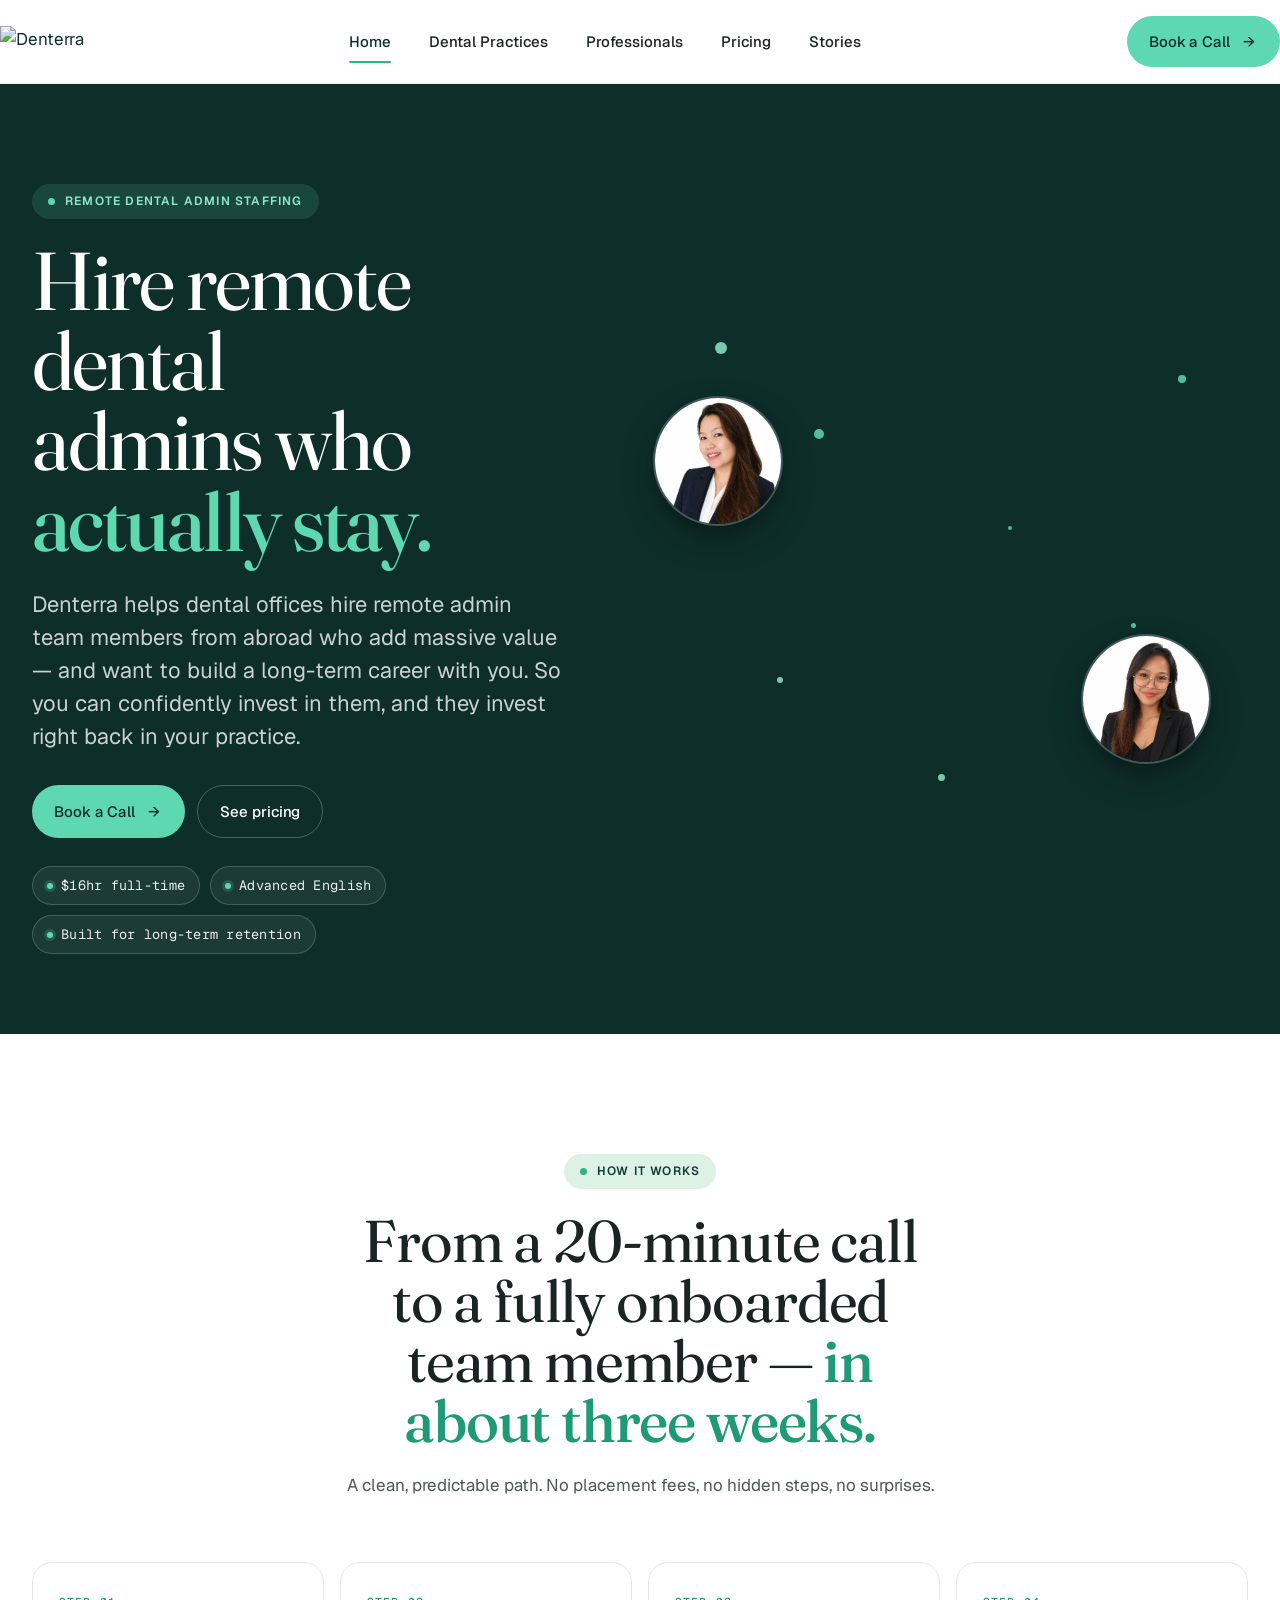
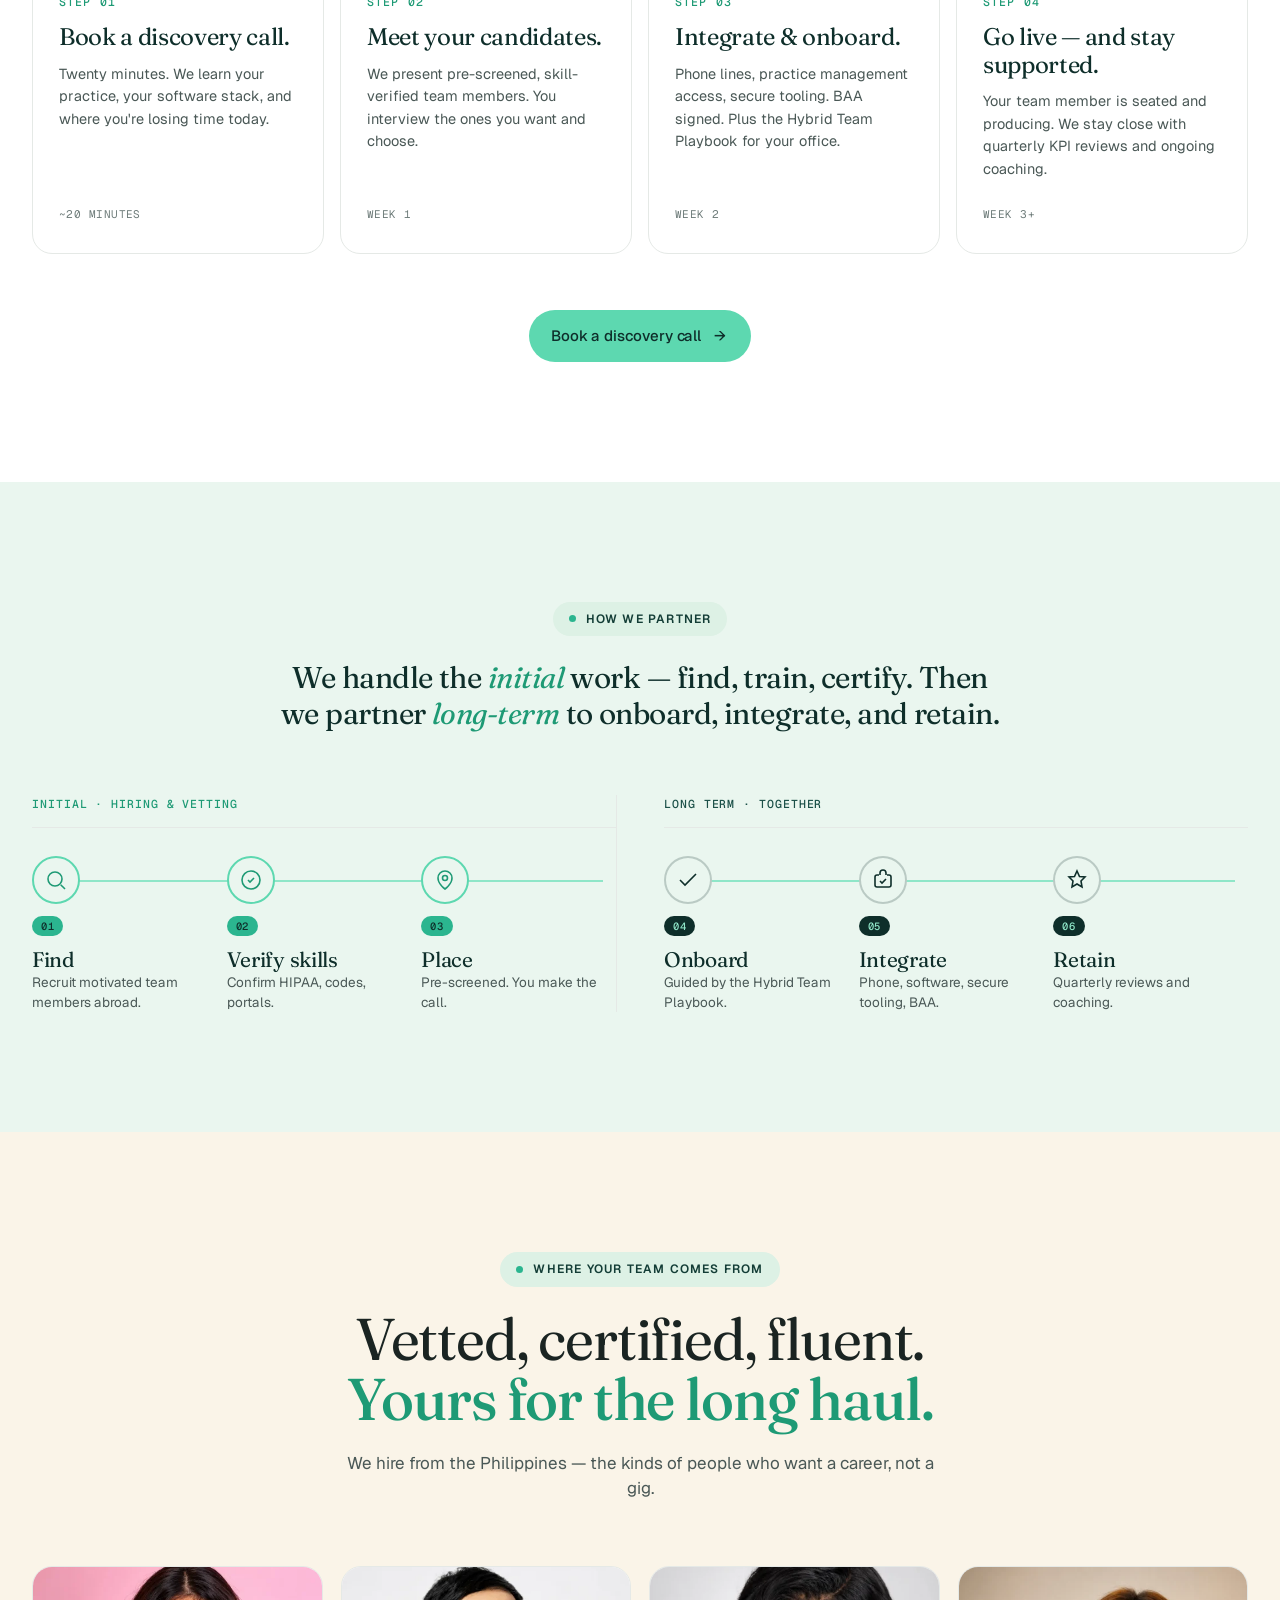
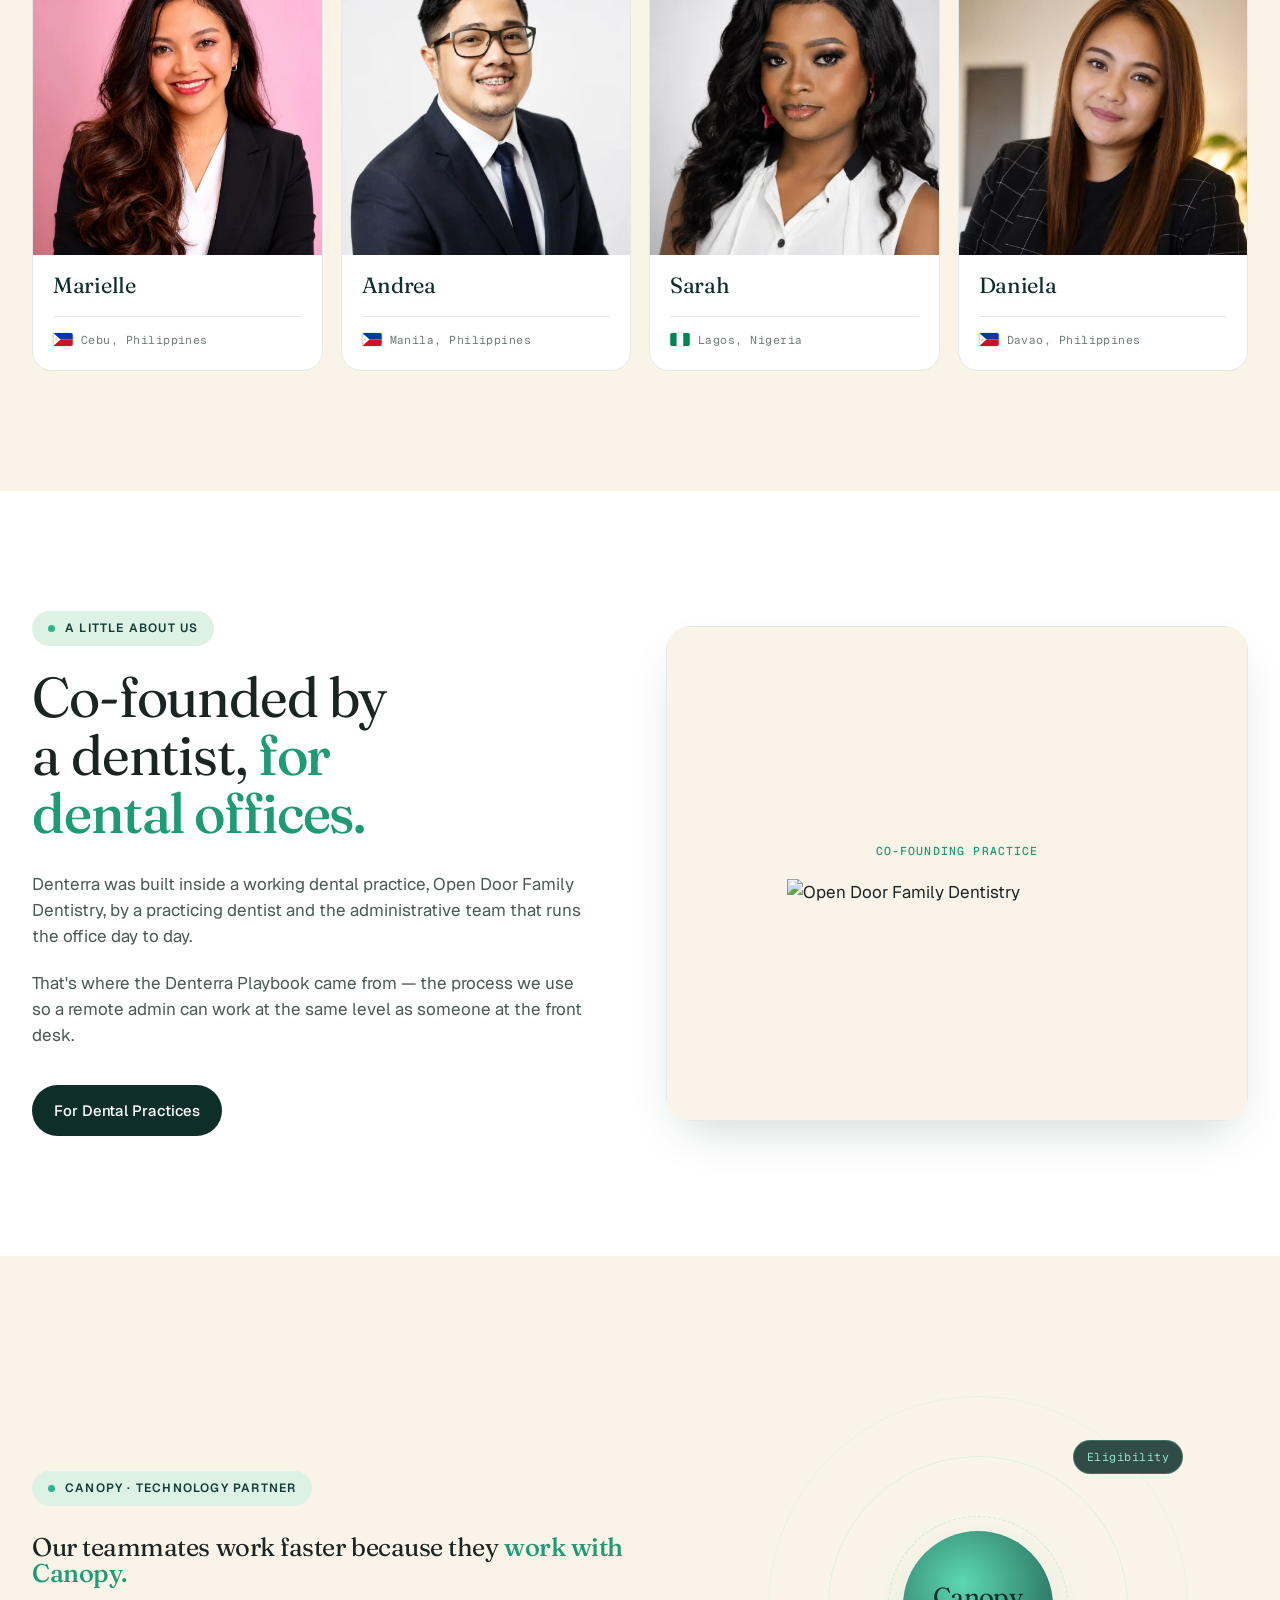
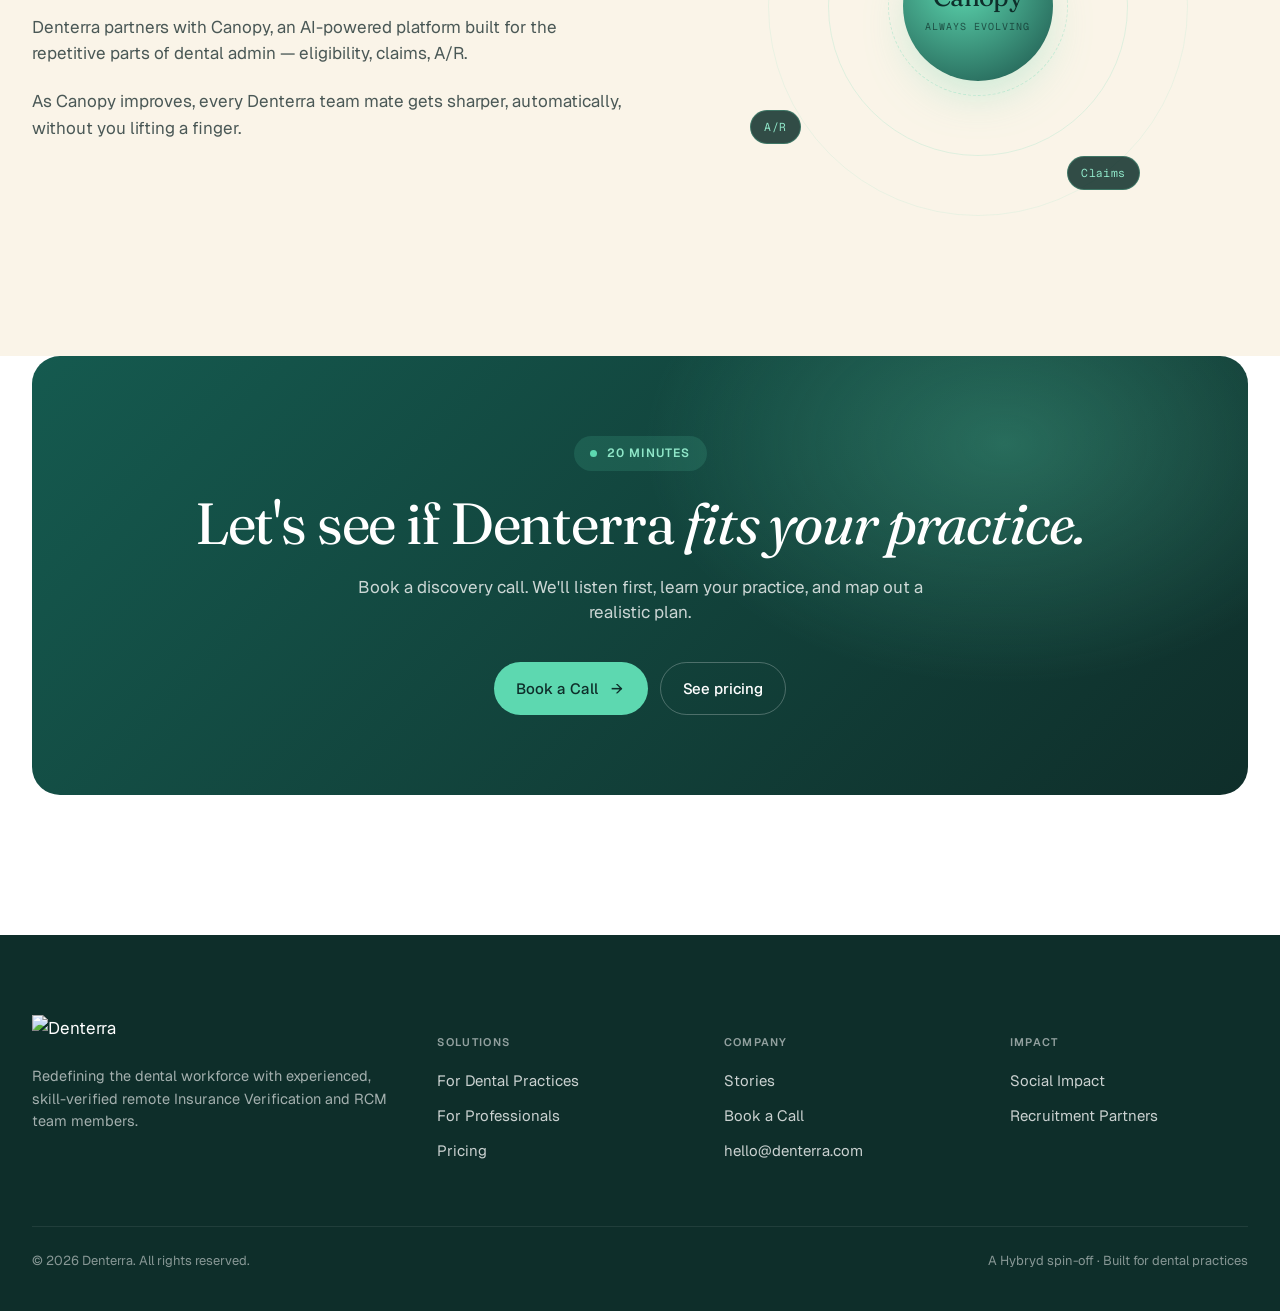
==== commit 556427b0: "Add files via upload Attempt 2" ====
--- a/index.html
+++ b/index.html
@@ -1,297 +1,349 @@
-<!DOCTYPE html>
-<html lang="en">
-<head>
-  <meta charset="UTF-8" />
-  <meta name="viewport" content="width=device-width, initial-scale=1.0" />
-  <title>Denterra — Redefining the Dental Workforce</title>
-  <meta name="description" content="Denterra places pre-certified, HIPAA-trained remote Insurance Verification and RCM specialists into dental practices. Built by dentists and practice managers." />
-  <link rel="icon" type="image/svg+xml" href="assets/logo.svg" />
-  <link rel="preconnect" href="https://fonts.googleapis.com">
-  <link rel="preconnect" href="https://fonts.gstatic.com" crossorigin>
-  <link href="https://fonts.googleapis.com/css2?family=Fraunces:opsz,wght@9..144,400;9..144,500;9..144,600&family=Inter:wght@400;500;600;700&display=swap" rel="stylesheet">
-  <link rel="stylesheet" href="assets/styles.css" />
+<!DOCTYPE html><html lang="en"><head>
+
+
+<meta charset="utf-8">
+<meta name="viewport" content="width=device-width,initial-scale=1">
+<title>Denterra — Hire remote dental admins who actually stay.</title>
+<meta name="description" content="Denterra helps dental offices hire remote admin team members from abroad who add massive value and want to build a long-term career with you.">
+<link rel="preconnect" href="https://fonts.googleapis.com">
+<link rel="preconnect" href="https://fonts.gstatic.com" crossorigin="">
+<link href="https://fonts.googleapis.com/css2?family=Fraunces:ital,opsz,wght@0,9..144,400;0,9..144,500;0,9..144,600;1,9..144,400;1,9..144,500&amp;family=Geist:wght@300;400;500;600&amp;family=Geist+Mono:wght@400;500&amp;display=swap" rel="stylesheet">
+<link rel="icon" type="image/png" href="assets/favicon.png">
+<link rel="stylesheet" href="styles.css">
+<script>
+  // Soft parallax for hero logo
+  window.addEventListener('DOMContentLoaded', () => {
+    const mark = document.querySelector('.hero-mark-img');
+    if (!mark) return;
+    let raf = null;
+    const update = () => {
+      const y = window.scrollY;
+      const t = Math.min(y * 0.18, 80);
+      mark.style.transform = `translateY(${t}px)`;
+      raf = null;
+    };
+    window.addEventListener('scroll', () => {
+      if (raf == null) raf = requestAnimationFrame(update);
+    }, { passive: true });
+  });
+</script>
 </head>
-<body>
-
-<!-- NAV -->
-<header class="nav">
-  <div class="nav-inner">
-    <a href="index.html" class="nav-logo" aria-label="Denterra home">
-      <img src="assets/logo.svg" alt="Denterra" />
+<body style="">
+
+<!-- ================ NAV ================ -->
+<nav class="nav">
+  <div class="wrap nav-row">
+    <a href="index.html" class="brand">
+      <img class="brand-logo" src="assets/denterra-teal.png" alt="Denterra">
     </a>
-    <nav>
-      <ul class="nav-links">
-        <li><a href="index.html">Home</a></li>
-        <li><a href="dental-practices.html">Dental Practices</a></li>
-        <li><a href="professionals.html">Professionals</a></li>
-        <li><a href="our-stories.html">Our Stories</a></li>
-        <li><a href="claims-cloud.html">Claims Cloud</a></li>
-      </ul>
-    </nav>
-    <div class="nav-actions">
-      <a href="#contact" class="btn btn-primary">Book a Call
-        <svg viewBox="0 0 24 24" fill="none" stroke="currentColor" stroke-width="2.5" stroke-linecap="round"><path d="M5 12h14M13 5l7 7-7 7"/></svg>
-      </a>
-      <button class="nav-toggle" aria-label="Open menu"><span></span></button>
+    <div class="nav-links">
+      <a href="index.html" class="active">Home</a>
+      <a href="dental-practices.html">Dental Practices</a>
+      <a href="professionals.html">Professionals</a>
+      <a href="pricing.html">Pricing</a>
+      <a href="stories.html">Stories</a>
+    </div>
+    <a class="btn btn-primary" href="https://calendly.com/russell-hiredenterra/30min?month=2026-06" target="_blank" rel="noopener">Book a Call <span class="arr">→</span></a>
+  </div>
+</nav>
+
+<!-- ================ HERO ================ -->
+<header class="page-hero home-hero" data-screen-label="01 Hero">
+  <div class="wrap hero-split">
+    <div class="hero-copy">
+      <span class="eyebrow on-dark">Remote dental admin staffing</span>
+      <h1>Hire remote dental admins who <em>actually stay.</em></h1>
+      <p class="lede">Denterra helps dental offices hire remote admin team members from abroad who add massive value — and want to build a long-term career with you. So you can confidently invest in them, and they invest right back in your practice.</p>
+      <div class="ctas">
+        <a class="btn btn-primary" href="https://calendly.com/russell-hiredenterra/30min?month=2026-06" target="_blank" rel="noopener">Book a Call <span class="arr">→</span></a>
+        <a href="pricing.html" class="btn btn-outline-on-dark">See pricing</a>
+      </div>
+      <div class="hero-pills">
+        <span class="hero-pill" style=""><span class="dot"></span> $16hr full-time</span>
+        <span class="hero-pill" style=""><span class="dot"></span>Advanced English</span>
+        <span class="hero-pill"><span class="dot"></span> Built for long-term retention</span>
+      </div>
+    </div>
+
+    <div class="hero-side-mark">
+      <span class="hero-ring hero-ring-1"></span>
+      <span class="hero-ring hero-ring-2"></span>
+      <span class="hero-ring hero-ring-3"></span>
+      <span class="hero-dot hero-dot-1"></span>
+      <span class="hero-dot hero-dot-2"></span>
+      <span class="hero-dot hero-dot-3"></span>
+      <span class="hero-dot hero-dot-4"></span>
+      <span class="hero-dot hero-dot-5"></span>
+      <span class="hero-dot hero-dot-6"></span>
+      <span class="hero-dot hero-dot-7"></span>
+      <span class="hero-dot hero-dot-8"></span>
+      <img class="hero-mark-img" src="assets/denterra-mark-mint.png" alt="" aria-hidden="true" />
+      <img class="hero-orbit hero-orbit-1 baked-slot" src="[data-uri]" alt="Denterra team member" />
+      <img class="hero-orbit hero-orbit-2 baked-slot" src="[data-uri]" alt="Denterra team member" />
     </div>
   </div>
 </header>
-<div class="mobile-menu">
-  <ul>
-    <li><a href="index.html">Home</a></li>
-    <li><a href="dental-practices.html">Dental Practices</a></li>
-    <li><a href="professionals.html">Professionals</a></li>
-    <li><a href="our-stories.html">Our Stories</a></li>
-    <li><a href="claims-cloud.html">Claims Cloud</a></li>
-  </ul>
-  <a href="#contact" class="btn btn-primary">Book a Call</a>
+
+<!-- ================ HOW IT WORKS ================ -->
+<section id="start" data-screen-label="02 How">
+  <div class="wrap">
+    <div class="sec-head">
+      <span class="eyebrow">How it works</span>
+      <h2 class="display">From a 20-minute call to a fully onboarded team member — <em>in about three weeks.</em></h2>
+      <p class="lede">A clean, predictable path. No placement fees, no hidden steps, no surprises.</p>
+    </div>
+
+    <div class="start-grid">
+      <article class="start-card">
+        <span class="n">Step 01</span>
+        <h3>Book a discovery call.</h3>
+        <p>Twenty minutes. We learn your practice, your software stack, and where you're losing time today.</p>
+        <span class="meta">~20 minutes</span>
+      </article>
+      <article class="start-card">
+        <span class="n">Step 02</span>
+        <h3>Meet your candidates.</h3>
+        <p>We present pre-screened, skill-verified team members. You interview the ones you want and choose.</p>
+        <span class="meta">Week 1</span>
+      </article>
+      <article class="start-card">
+        <span class="n">Step 03</span>
+        <h3>Integrate &amp; onboard.</h3>
+        <p>Phone lines, practice management access, secure tooling. BAA signed. Plus the Hybrid Team Playbook for your office.</p>
+        <span class="meta">Week 2</span>
+      </article>
+      <article class="start-card">
+        <span class="n">Step 04</span>
+        <h3>Go live — and stay supported.</h3>
+        <p>Your team member is seated and producing. We stay close with quarterly KPI reviews and ongoing coaching.</p>
+        <span class="meta">Week 3+</span>
+      </article>
+    </div>
+
+    <div style="text-align:center; margin-top: 56px">
+      <a class="btn btn-primary" href="https://calendly.com/russell-hiredenterra/30min?month=2026-06" target="_blank" rel="noopener">Book a discovery call <span class="arr">→</span></a>
+    </div>
+  </div>
+</section>
+
+<!-- ================ HOW WE PARTNER ================ -->
+<section class="bg-mint" data-screen-label="03 Partnership">
+  <div class="wrap">
+    <div class="sec-head partnership-head">
+      <span class="eyebrow">How we partner</span>
+      <p class="lede partnership-lede" style="font-size: 30px">We handle the <em>initial</em> work — find, train, certify. Then we partner <em>long-term</em> to onboard, integrate, and retain.</p>
+    </div>
+
+    <div class="roadmap">
+      <div class="roadmap-phase initial">
+        <span class="roadmap-phase-lbl">Initial · Hiring &amp; vetting</span>
+        <div class="roadmap-steps">
+          <div class="roadmap-step">
+            <span class="rs-num">01</span>
+            <span class="rs-icon"><svg viewBox="0 0 24 24" fill="none" stroke="currentColor" stroke-width="1.6"><circle cx="11" cy="11" r="7"/><path d="M21 21l-4.3-4.3"/></svg></span>
+            <span class="rs-name">Find</span>
+            <span class="rs-desc">Recruit motivated team members abroad.</span>
+          </div>
+          <div class="roadmap-step">
+            <span class="rs-num">02</span>
+            <span class="rs-icon"><svg viewBox="0 0 24 24" fill="none" stroke="currentColor" stroke-width="1.6"><path d="M9 12l2 2 4-4"/><circle cx="12" cy="12" r="9"/></svg></span>
+            <span class="rs-name">Verify skills</span>
+            <span class="rs-desc">Confirm HIPAA, codes, portals.</span>
+          </div>
+          <div class="roadmap-step">
+            <span class="rs-num">03</span>
+            <span class="rs-icon"><svg viewBox="0 0 24 24" fill="none" stroke="currentColor" stroke-width="1.6"><path d="M12 21s-7-5.2-7-11a7 7 0 0114 0c0 5.8-7 11-7 11z"/><circle cx="12" cy="10" r="2.5"/></svg></span>
+            <span class="rs-name">Place</span>
+            <span class="rs-desc">Pre-screened. You make the call.</span>
+          </div>
+        </div>
+      </div>
+      <div class="roadmap-phase longterm">
+        <span class="roadmap-phase-lbl">Long term · Together</span>
+        <div class="roadmap-steps">
+          <div class="roadmap-step">
+            <span class="rs-num">04</span>
+            <span class="rs-icon"><svg viewBox="0 0 24 24" fill="none" stroke="currentColor" stroke-width="1.6"><path d="M4 12l5 5L20 6"/></svg></span>
+            <span class="rs-name">Onboard</span>
+            <span class="rs-desc">Guided by the Hybrid Team Playbook.</span>
+          </div>
+          <div class="roadmap-step">
+            <span class="rs-num">05</span>
+            <span class="rs-icon"><svg viewBox="0 0 24 24" fill="none" stroke="currentColor" stroke-width="1.6"><path d="M8 7H6a2 2 0 00-2 2v8a2 2 0 002 2h12a2 2 0 002-2V9a2 2 0 00-2-2h-2"/><path d="M9 7V5a3 3 0 016 0v2"/><path d="M9 13l2 2 4-4"/></svg></span>
+            <span class="rs-name">Integrate</span>
+            <span class="rs-desc">Phone, software, secure tooling, BAA.</span>
+          </div>
+          <div class="roadmap-step">
+            <span class="rs-num">06</span>
+            <span class="rs-icon"><svg viewBox="0 0 24 24" fill="none" stroke="currentColor" stroke-width="1.6"><path d="M12 3l2.5 5.5L20 9l-4 4 1 6-5-3-5 3 1-6-4-4 5.5-.5L12 3z"/></svg></span>
+            <span class="rs-name">Retain</span>
+            <span class="rs-desc">Quarterly reviews and coaching.</span>
+          </div>
+        </div>
+      </div>
+    </div>
+  </div>
+</section>
+
+<!-- ================ MEET THE TEAM ================ -->
+<section class="bg-cream" data-screen-label="04 Team">
+  <div class="wrap">
+    <div class="sec-head">
+      <span class="eyebrow">Where your team comes from</span>
+      <h2 class="display">Vetted, certified, fluent. <em>Yours for the long haul.</em></h2>
+      <p class="lede">We hire from the Philippines — the kinds of people who want a career, not a gig.</p>
+    </div>
+
+    <div class="team-grid">
+      <article class="team-card">
+        <img class=" baked-slot" src="[data-uri]" alt="Denterra team member" />
+        <div class="team-meta">
+          <div class="team-name">Marielle</div>
+          <div class="team-loc">
+            <svg class="flag-mini" viewBox="0 0 24 16" aria-hidden="true">
+              <rect width="24" height="8" fill="#0038A8"></rect>
+              <rect y="8" width="24" height="8" fill="#CE1126"></rect>
+              <polygon points="0,0 9,8 0,16" fill="white"></polygon>
+              <circle cx="3.5" cy="8" r="1.2" fill="#FCD116"></circle>
+            </svg>
+            Cebu, Philippines
+          </div>
+        </div>
+      </article>
+
+      <article class="team-card">
+        <img class=" baked-slot" src="[data-uri]" alt="Denterra team member" />
+        <div class="team-meta">
+          <div class="team-name">Andrea</div>
+          <div class="team-loc">
+            <svg class="flag-mini" viewBox="0 0 24 16" aria-hidden="true">
+              <rect width="24" height="8" fill="#0038A8"></rect>
+              <rect y="8" width="24" height="8" fill="#CE1126"></rect>
+              <polygon points="0,0 9,8 0,16" fill="white"></polygon>
+              <circle cx="3.5" cy="8" r="1.2" fill="#FCD116"></circle>
+            </svg>
+            Manila, Philippines
+          </div>
+        </div>
+      </article>
+
+      <article class="team-card">
+        <img class=" baked-slot" src="[data-uri]" alt="Denterra team member" />
+        <div class="team-meta">
+          <div class="team-name">Sarah</div>
+          <div class="team-loc">
+            <svg class="flag-mini" viewBox="0 0 24 16" aria-hidden="true">
+              <rect width="8" height="16" fill="#008751"></rect>
+              <rect x="8" width="8" height="16" fill="white"></rect>
+              <rect x="16" width="8" height="16" fill="#008751"></rect>
+            </svg>
+            Lagos, Nigeria
+          </div>
+        </div>
+      </article>
+
+      <article class="team-card">
+        <img class=" baked-slot" src="[data-uri]" alt="Denterra team member" />
+        <div class="team-meta">
+          <div class="team-name">Daniela</div>
+          <div class="team-loc">
+            <svg class="flag-mini" viewBox="0 0 24 16" aria-hidden="true">
+              <rect width="24" height="8" fill="#0038A8"></rect>
+              <rect y="8" width="24" height="8" fill="#CE1126"></rect>
+              <polygon points="0,0 9,8 0,16" fill="white"></polygon>
+              <circle cx="3.5" cy="8" r="1.2" fill="#FCD116"></circle>
+            </svg>
+            Davao, Philippines
+          </div>
+        </div>
+      </article>
+    </div>
+  </div>
+</section>
+
+<!-- ================ A LITTLE ABOUT US ================ -->
+<section id="about" data-screen-label="05 About">
+  <div class="wrap about-grid">
+    <div>
+      <span class="eyebrow">A little about us</span>
+      <h2 class="display">Co-founded by a dentist, <em>for dental offices.</em></h2>
+      <div class="about-body">
+        <p>Denterra was built inside a working dental practice, Open Door Family Dentistry, by a practicing dentist and the administrative team that runs the office day to day.</p>
+        <p>That's where the Denterra Playbook came from — the process we use so a remote admin can work at the same level as someone at the front desk.</p>
+      </div>
+      <div class="about-ctas">
+        <a href="dental-practices.html" class="btn btn-dark">For Dental Practices</a>
+        
+      </div>
+    </div>
+    <div class="about-photo">
+      <div class="about-partner-card">
+        <span class="about-partner-label">Co-founding practice</span>
+        <img src="assets/open-door-logo.png" alt="Open Door Family Dentistry" class="about-partner-logo"/>
+      </div>
+    </div>
+  </div>
+</section>
+
+<!-- ================ CANOPY ================ -->
+<section class="bg-cream canopy-section" data-screen-label="06 Canopy">
+  <div class="wrap canopy-grid">
+    <div>
+      <span class="eyebrow">Canopy · Technology partner</span>
+      <h2 class="display">Our teammates work faster because they <em>work with Canopy.</em></h2>
+      <div class="about-body">
+        <p>Denterra partners with Canopy, an AI-powered platform built for the repetitive parts of dental admin — eligibility, claims, A/R.</p>
+        <p>As Canopy improves, every Denterra team mate gets sharper, automatically, without you lifting a finger.</p>
+      </div>
+    </div>
+    <div>
+      <div class="canopy-orbit" aria-hidden="true">
+        <span class="co-ring co-ring-1"></span>
+        <span class="co-ring co-ring-2"></span>
+        <span class="co-ring co-ring-3"></span>
+        <div class="co-core">
+          <span class="co-label">Canopy</span>
+          <span class="co-sub">always evolving</span>
+        </div>
+        <span class="co-node co-node-1">Eligibility</span>
+        <span class="co-node co-node-2">A/R</span>
+        <span class="co-node co-node-3">Claims</span>
+      </div>
+    </div>
+  </div>
+</section>
+
+<!-- ================ CTA ================ -->
+<div class="cta-banner-wrap" id="cta">
+  <div class="wrap">
+    <div class="cta-banner">
+      <span class="eyebrow on-dark">20 minutes</span>
+      <h2>Let's see if Denterra <em>fits your practice.</em></h2>
+      <p class="lede on-dark">Book a discovery call. We'll listen first, learn your practice, and map out a realistic plan.</p>
+      <div class="ctas">
+        <a class="btn btn-primary" href="https://calendly.com/russell-hiredenterra/30min?month=2026-06" target="_blank" rel="noopener">Book a Call <span class="arr">→</span></a>
+        <a href="pricing.html" class="btn btn-outline-on-dark">See pricing</a>
+      </div>
+    </div>
+  </div>
 </div>
 
-<!-- HERO -->
-<section class="hero-dark">
-  <div class="hero-inner">
-    <div>
-      <span class="eyebrow on-dark">Remote Dental Admin Staffing</span>
-      <h1>Redefining the <span class="accent">Dental Workforce</span>.</h1>
-      <p class="lead">Building remote international certified hybrid teams for the administrative side of dentistry. Denterra helps dental practices scale efficiently with pre-certified, HIPAA-trained remote Insurance Verification and RCM specialists — recruited, trained, integrated, and supported for the long term.</p>
-      <div class="hero-cta">
-        <a href="#contact" class="btn btn-primary">Book a Call
-          <svg viewBox="0 0 24 24" fill="none" stroke="currentColor" stroke-width="2.5" stroke-linecap="round"><path d="M5 12h14M13 5l7 7-7 7"/></svg>
-        </a>
-        <a href="dental-practices.html" class="btn btn-ghost-dark">How it works</a>
-      </div>
-      <div class="badges">
-        <span class="badge"><svg viewBox="0 0 24 24" fill="none" stroke="currentColor" stroke-width="2"><path d="M12 2L4 6v6c0 5 3.5 9 8 10 4.5-1 8-5 8-10V6l-8-4z"/></svg> HIPAA Certified</span>
-        <span class="badge"><svg viewBox="0 0 24 24" fill="none" stroke="currentColor" stroke-width="2"><circle cx="12" cy="12" r="9"/><path d="M12 7v5l3 2"/></svg> Dentrix · Eaglesoft · Open Dental</span>
-        <span class="badge"><svg viewBox="0 0 24 24" fill="none" stroke="currentColor" stroke-width="2"><circle cx="12" cy="12" r="9"/><path d="M2 12h20M12 2a15 15 0 010 20M12 2a15 15 0 000 20"/></svg> Global Talent Network</span>
-      </div>
-    </div>
-    <div class="hero-visual">
-      <div class="floating-card fc-1"><span class="dot"></span><div><strong>Verification complete</strong><div style="font-size:13px;color:var(--text-muted)">Aetna PPO · 92% coverage</div></div></div>
-      <div class="floating-card fc-2"><div>Claims collected<br><strong>+$48,210</strong> this week</div></div>
-    </div>
-  </div>
-</section>
-
-<!-- STATS -->
-<section class="stats">
-  <div class="container stats-grid">
-    <div><div class="stat-num">72hr</div><div class="stat-label">Avg. placement window</div></div>
-    <div><div class="stat-num">8+</div><div class="stat-label">Pre-certification checkpoints</div></div>
-    <div><div class="stat-num">95%</div><div class="stat-label">Retention at 6 months</div></div>
-    <div><div class="stat-num">3</div><div class="stat-label">Continents recruited</div></div>
-  </div>
-</section>
-
-<!-- DISCOVER DENTERRA -->
-<section>
-  <div class="container">
-    <div class="split">
-      <div>
-        <span class="eyebrow">Discover Denterra</span>
-        <h2>Built by people who <em>actually</em> run dental offices.</h2>
-        <p>Denterra is a dental-specific staffing agency co-owned and operated by a practicing dentist and experienced practice managers. We understand the real demands of dental administration — and we built our entire certification and placement process around them.</p>
-        <p>We don't just find you a remote team member. We recruit motivated professionals, put them through a rigorous dental certification program, integrate them into your systems, and support their growth inside your practice for the long haul.</p>
-        <p>Our goal is to be your long-term partner in building and maintaining an international remote team that helps you run a better practice.</p>
-        <div class="hero-cta mt-md">
-          <a href="dental-practices.html" class="btn btn-dark">For Dental Practices</a>
-          <a href="professionals.html" class="btn btn-ghost">For Professionals</a>
-        </div>
-      </div>
-      <div class="split-visual">
-        <img src="https://images.unsplash.com/photo-1629909613654-28e377c37b09?auto=format&fit=crop&w=900&q=80" alt="Dental team" />
-      </div>
-    </div>
-  </div>
-</section>
-
-<!-- CERTIFICATION -->
-<section style="background: var(--mint-bg);">
-  <div class="container">
-    <div class="section-head">
-      <span class="eyebrow">Pre-Certified, Always</span>
-      <h2>Every Denterra specialist is certified before they ever meet you.</h2>
-      <p>No on-the-job guesswork. Every candidate completes our dental certification program before a single interview.</p>
-    </div>
-    <div class="feature-grid" style="grid-template-columns: repeat(4, 1fr); gap: 16px;">
-      <div class="feature"><div class="icon"><svg viewBox="0 0 24 24" fill="none" stroke="currentColor" stroke-width="2"><path d="M12 2L4 6v6c0 5 3.5 9 8 10 4.5-1 8-5 8-10V6l-8-4z"/><polyline points="9 12 11 14 15 10"/></svg></div><h3 style="font-size:16px">HIPAA Trained & Certified</h3></div>
-      <div class="feature"><div class="icon"><svg viewBox="0 0 24 24" fill="none" stroke="currentColor" stroke-width="2"><rect x="3" y="4" width="18" height="16" rx="2"/><path d="M7 8h10M7 12h10M7 16h6"/></svg></div><h3 style="font-size:16px">1–2 yrs Insurance Verification</h3></div>
-      <div class="feature"><div class="icon"><svg viewBox="0 0 24 24" fill="none" stroke="currentColor" stroke-width="2"><path d="M4 12h16M4 6h16M4 18h16"/></svg></div><h3 style="font-size:16px">Dental Terminology Proficiency</h3></div>
-      <div class="feature"><div class="icon"><svg viewBox="0 0 24 24" fill="none" stroke="currentColor" stroke-width="2"><path d="M3 3h7v7H3zM14 3h7v7h-7zM14 14h7v7h-7zM3 14h7v7H3z"/></svg></div><h3 style="font-size:16px">Top 20 Procedure Codes + Groupings</h3></div>
-      <div class="feature"><div class="icon"><svg viewBox="0 0 24 24" fill="none" stroke="currentColor" stroke-width="2"><rect x="2" y="3" width="20" height="14" rx="2"/><path d="M8 21h8M12 17v4"/></svg></div><h3 style="font-size:16px">Dentrix · Eaglesoft · Open Dental</h3></div>
-      <div class="feature"><div class="icon"><svg viewBox="0 0 24 24" fill="none" stroke="currentColor" stroke-width="2"><circle cx="12" cy="12" r="9"/><path d="M2 12h20M12 3a14 14 0 010 18M12 3a14 14 0 000 18"/></svg></div><h3 style="font-size:16px">Top 10 Dental Insurance Portals</h3></div>
-      <div class="feature"><div class="icon"><svg viewBox="0 0 24 24" fill="none" stroke="currentColor" stroke-width="2"><path d="M3 9l9-7 9 7v11a2 2 0 01-2 2H5a2 2 0 01-2-2z"/></svg></div><h3 style="font-size:16px">Medicare / Medicaid Billing Basics</h3></div>
-      <div class="feature"><div class="icon"><svg viewBox="0 0 24 24" fill="none" stroke="currentColor" stroke-width="2"><path d="M3 12l4 4L21 6"/></svg></div><h3 style="font-size:16px">Proven Remote Work Capability</h3></div>
-    </div>
-  </div>
-</section>
-
-<!-- SCALING WITH DENTERRA -->
-<section>
-  <div class="container">
-    <div class="how">
-      <div class="section-head" style="margin-bottom: 0;">
-        <span class="eyebrow on-dark">Scaling With Denterra</span>
-        <h2 style="color:#fff;">A process built for lasting results, not just a quick placement.</h2>
-        <p style="color: var(--text-on-dark-muted); max-width: 640px; margin: 16px auto 0;">Six steps. Every candidate. Every practice.</p>
-      </div>
-      <div class="steps" style="grid-template-columns: repeat(3, 1fr);">
-        <div class="step"><div class="step-num">1</div><h4>We find and certify the right people.</h4><p>We recruit internationally for motivated professionals with foundational IV experience and a proven remote-work track record, then put them through our dental-specific certification program. Character matters as much as credentials.</p></div>
-        <div class="step"><div class="step-num">2</div><h4>We prep them for your world.</h4><p>Before any introduction, we prepare every candidate for U.S. dental office norms, communication expectations, and remote-work protocols — so the transition is smooth from day one.</p></div>
-        <div class="step"><div class="step-num">3</div><h4>We learn your practice — deeply.</h4><p>A dedicated discovery session to understand your long-term goals, RCM workflows, software stack, and how you want to build your team over time.</p></div>
-        <div class="step"><div class="step-num">4</div><h4>We match and you choose.</h4><p>We present your best-fit candidate options. You interview the ones you want and make the final call. No pressure, no surprises.</p></div>
-        <div class="step"><div class="step-num">5</div><h4>We integrate — technically and culturally.</h4><p>Phone lines, practice management access, secure comms. Plus a proven process for helping dental offices build real connection with their international team members.</p></div>
-        <div class="step"><div class="step-num">6</div><h4>We stay in it with you.</h4><p>Ongoing KPI tracking, performance management, and development support. A long-term partnership, not a one-time transaction.</p></div>
-      </div>
-    </div>
-  </div>
-</section>
-
-<!-- CLAIMS CLOUD TEASER -->
-<section style="background: var(--bg-cream);">
-  <div class="container">
-    <div class="split reverse">
-      <div>
-        <span class="eyebrow">Claims Cloud · In-house AI</span>
-        <h2>Our specialists work faster because of the tech <em>we</em> built.</h2>
-        <p>Claims Cloud is our proprietary AI platform, built in-house to make Insurance Verification and Claims Collection radically more efficient. It's why our people outperform — they're not working harder, they're working smarter.</p>
-        <ul class="checklist">
-          <li>Automates eligibility and benefits lookups across top carriers</li>
-          <li>Flags claim errors before submission, not after rejection</li>
-          <li>Drafts collection outreach using practice-trained AI</li>
-          <li>Dashboards every verifier's day — no lost hours</li>
-        </ul>
-        <a href="claims-cloud.html" class="btn btn-dark">Explore Claims Cloud
-          <svg viewBox="0 0 24 24" fill="none" stroke="currentColor" stroke-width="2.5" stroke-linecap="round"><path d="M5 12h14M13 5l7 7-7 7"/></svg>
-        </a>
-      </div>
-      <div class="split-visual" style="background: var(--brand-darker); padding: 20px;">
-        <div class="dash">
-          <div class="dash-sidebar">
-            <div class="dash-item active">Verifications</div>
-            <div class="dash-item">Claims Queue</div>
-            <div class="dash-item">AI Assists</div>
-            <div class="dash-item">Reports</div>
-          </div>
-          <div class="dash-main">
-            <div class="dash-cards">
-              <div class="dash-card"><div class="label">Verified Today</div><div class="num">128</div><div class="trend">▲ 18%</div></div>
-              <div class="dash-card"><div class="label">AI Flags</div><div class="num">14</div><div class="trend">Resolved 12</div></div>
-              <div class="dash-card"><div class="label">Collected</div><div class="num">$48K</div><div class="trend">▲ 12%</div></div>
-            </div>
-            <div class="dash-chart">
-              <svg viewBox="0 0 360 120" style="width:100%;height:100%;display:block">
-                <defs><linearGradient id="g" x1="0" x2="0" y1="0" y2="1"><stop offset="0" stop-color="#7BE8C7" stop-opacity=".4"/><stop offset="1" stop-color="#7BE8C7" stop-opacity="0"/></linearGradient></defs>
-                <path d="M0,90 L30,78 L60,82 L90,60 L120,64 L150,45 L180,50 L210,32 L240,38 L270,22 L300,28 L330,14 L360,18 L360,120 L0,120 Z" fill="url(#g)"/>
-                <path d="M0,90 L30,78 L60,82 L90,60 L120,64 L150,45 L180,50 L210,32 L240,38 L270,22 L300,28 L330,14 L360,18" fill="none" stroke="#7BE8C7" stroke-width="2.5"/>
-              </svg>
-            </div>
-          </div>
-        </div>
-      </div>
-    </div>
-  </div>
-</section>
-
-<!-- SOCIAL IMPACT -->
-<section>
-  <div class="container">
-    <div class="section-head">
-      <span class="eyebrow">Global Social Impact</span>
-      <h2>Strengthening practices. Uplifting communities.</h2>
-      <p>Certified training, community belonging, and long-term career pathways transform families and neighborhoods — not just paychecks.</p>
-    </div>
-    <div class="feature-grid">
-      <div class="feature"><div class="icon"><svg viewBox="0 0 24 24" fill="none" stroke="currentColor" stroke-width="2"><circle cx="12" cy="12" r="9"/><path d="M3 12h18M12 3a15 15 0 010 18M12 3a15 15 0 000 18"/></svg></div><h3>2–3× income, and beyond</h3><p>Team members earn significantly more than local alternatives — but the impact extends far beyond pay.</p></div>
-      <div class="feature"><div class="icon"><svg viewBox="0 0 24 24" fill="none" stroke="currentColor" stroke-width="2"><path d="M17 21v-2a4 4 0 00-4-4H5a4 4 0 00-4 4v2"/><circle cx="9" cy="7" r="4"/><path d="M23 21v-2a4 4 0 00-3-3.87M16 3.13a4 4 0 010 7.75"/></svg></div><h3>Community belonging</h3><p>Career pathways, mentorship, and long-term professional growth for skilled individuals whose success strengthens entire families.</p></div>
-      <div class="feature"><div class="icon"><svg viewBox="0 0 24 24" fill="none" stroke="currentColor" stroke-width="2"><path d="M12 2l3 6 6 1-4.5 4.5L18 20l-6-3-6 3 1.5-6.5L3 9l6-1z"/></svg></div><h3>Opportunity that lasts</h3><p>Recruiting partners include BYU Pathway Worldwide. Talent sourced across Zimbabwe, the Philippines, and Argentina.</p></div>
-    </div>
-    <div class="text-center mt-lg"><a href="our-stories.html" class="btn-link">Read the stories →</a></div>
-  </div>
-</section>
-
-<!-- TESTIMONIAL -->
-<section style="background: var(--bg-cream); padding-top: 72px; padding-bottom: 72px;">
-  <div class="container">
-    <div class="testimonials">
-      <div class="testimonial">
-        <div class="quote-mark">"</div>
-        <p>We interviewed three Denterra verifiers and hired two the same week. They were running our Dentrix queues end of week one — and they still are, nine months later.</p>
-        <div class="testimonial-author">
-          <div class="author-avatar">MR</div>
-          <div class="author-info"><strong>Dr. Maya Rodriguez</strong><span>Owner · Cedar Dental Group, Texas</span></div>
-        </div>
-      </div>
-      <div class="testimonial">
-        <div class="quote-mark">"</div>
-        <p>The certification program is real. Our Denterra specialist caught billing errors our in-house team had been missing for months. It's paid for itself twice over.</p>
-        <div class="testimonial-author">
-          <div class="author-avatar">JS</div>
-          <div class="author-info"><strong>Jenna Shaw</strong><span>Practice Manager · Northside Family Dental</span></div>
-        </div>
-      </div>
-    </div>
-  </div>
-</section>
-
-<!-- CTA -->
-<section>
-  <div class="container">
-    <div class="cta-block" id="contact">
-      <span class="eyebrow on-dark">Ready when you are</span>
-      <h2>Let's build your remote dental admin team.</h2>
-      <p>Book a 20-minute discovery call. We'll learn your practice, share candidate profiles, and map out a plan — no pressure.</p>
-      <div class="hero-cta">
-        <a href="mailto:hello@denterra.com" class="btn btn-mint">Book a Call
-          <svg viewBox="0 0 24 24" fill="none" stroke="currentColor" stroke-width="2.5" stroke-linecap="round"><path d="M5 12h14M13 5l7 7-7 7"/></svg>
-        </a>
-        <a href="dental-practices.html" class="btn btn-ghost-dark">See how it works</a>
-      </div>
-    </div>
-  </div>
-</section>
-
-<!-- FOOTER -->
-<footer class="footer">
-  <div class="container">
-    <div class="footer-grid">
-      <div>
-        <div class="footer-logo">
-          <img src="assets/logo-light.svg" alt="Denterra" />
-        </div>
-        <p class="footer-tag">Redefining the dental workforce with pre-certified, HIPAA-trained remote Insurance Verification and RCM specialists.</p>
-      </div>
-      <div class="footer-col">
-        <h5>Solutions</h5>
-        <ul>
-          <li><a href="dental-practices.html">For Dental Practices</a></li>
-          <li><a href="professionals.html">For Professionals</a></li>
-          <li><a href="claims-cloud.html">Claims Cloud AI</a></li>
-        </ul>
-      </div>
-      <div class="footer-col">
-        <h5>Company</h5>
-        <ul>
-          <li><a href="our-stories.html">Our Stories</a></li>
-          <li><a href="#contact">Book a Call</a></li>
-          <li><a href="mailto:hello@denterra.com">hello@denterra.com</a></li>
-        </ul>
-      </div>
-      <div class="footer-col">
-        <h5>Impact</h5>
-        <ul>
-          <li><a href="our-stories.html#impact">Social Impact</a></li>
-          <li><a href="our-stories.html#partners">Recruitment Partners</a></li>
-        </ul>
-      </div>
-    </div>
-    <div class="footer-bottom">
-      <div>© 2026 Denterra. All rights reserved.</div>
-      <div>A Hybryd spin-off · Built for dental practices</div>
-    </div>
+<!-- ================ FOOTER ================ -->
+<footer>
+  <div class="wrap">
+    <div class="foot-grid">
+      <div class="foot-brand">
+        <a href="index.html" class="brand"><img class="brand-logo" src="assets/denterra-white.png" alt="Denterra"></a>
+        <p class="foot-blurb">Redefining the dental workforce with experienced, skill-verified remote Insurance Verification and RCM team members.</p>
+      </div>
+      <div class="foot-col"><h5>Solutions</h5><ul><li><a href="dental-practices.html">For Dental Practices</a></li><li><a href="professionals.html">For Professionals</a></li><li><a href="pricing.html">Pricing</a></li></ul></div>
+      <div class="foot-col"><h5>Company</h5><ul><li><a href="stories.html">Stories</a></li><li><a  href="https://calendly.com/russell-hiredenterra/30min?month=2026-06" target="_blank" rel="noopener">Book a Call</a></li><li><a href="mailto:hello@denterra.com">hello@denterra.com</a></li></ul></div>
+      <div class="foot-col"><h5>Impact</h5><ul><li><a href="stories.html#impact">Social Impact</a></li><li><a href="#">Recruitment Partners</a></li></ul></div>
+    </div>
+    <div class="foot-bottom"><span>© 2026 Denterra. All rights reserved.</span><span>A Hybryd spin-off · Built for dental practices</span></div>
   </div>
 </footer>
 
-<script src="assets/script.js"></script>
-</body>
-</html>
+
+
+</body></html>
--- a/styles.css
+++ b/styles.css
@@ -0,0 +1,3696 @@
+/* =====================================================
+   Denterra — Brand styles
+   ===================================================== */
+
+:root {
+  /* Brand */
+  --ink-900: #0E2E2A;       /* deepest teal — dark sections / headlines */
+  --ink-800: #133D36;       /* slightly lighter dark */
+  --ink-700: #1B5048;       /* mid teal */
+  --ink-600: #2A6358;
+  --mint-600: #1E9A75;
+  --mint-500: #2BB58F;      /* accent on light bg */
+  --mint-400: #5DD8B0;      /* bright accent on dark bg */
+  --mint-300: #8FE6C8;
+  --mint-200: #BDEEDB;
+  --mint-100: #DDF1E5;      /* pill bg, light bg */
+  --mint-50:  #EAF6EF;
+  --cream-100: #F5ECDB;     /* warm cream alt bg */
+  --cream-50:  #FAF4E8;
+
+  --text: #1A2422;
+  --text-2: #4A5856;
+  --text-3: #6E7C7A;
+  --border: #E5E9E6;
+  --border-soft: #EFF2EF;
+  --white: #FFFFFF;
+
+  --display: "Fraunces", "Times New Roman", serif;
+  --body: "Geist", "Inter", system-ui, -apple-system, sans-serif;
+  --mono: "Geist Mono", ui-monospace, "SF Mono", monospace;
+
+  --radius-card: 20px;
+  --radius-pill: 999px;
+  --radius-image: 24px;
+  --container: 1280px;
+
+  /* Emphasis: how <em> highlights inside headlines look.
+     Defaults: same font (not italic), bold, mint color. */
+  --em-style: normal;
+  --em-weight: 500;
+  --em-color: var(--mint-600);
+  --em-color-on-dark: var(--mint-400);
+}
+
+* , *::before , *::after { box-sizing: border-box; }
+html, body { margin: 0; padding: 0; }
+body {
+  background: var(--white);
+  color: var(--text);
+  font-family: var(--body);
+  font-size: 17px;
+  line-height: 1.55;
+  -webkit-font-smoothing: antialiased;
+  text-rendering: optimizeLegibility;
+  font-feature-settings: "ss01", "cv11";
+}
+a { color: inherit; text-decoration: none; }
+img, svg { display: block; max-width: 100%; }
+button { font: inherit; color: inherit; background: none; border: 0; cursor: pointer; padding: 0; }
+h1, h2, h3, h4 { margin: 0; font-weight: 400; }
+p { margin: 0; }
+
+.wrap {
+  max-width: var(--container);
+  margin: 0 auto;
+  padding: 0 32px;
+}
+
+/* ─── shared type ─── */
+.display {
+  font-family: var(--display);
+  font-weight: 400;
+  font-optical-sizing: auto;
+  letter-spacing: -0.018em;
+  line-height: 1.02;
+}
+.display em {
+  font-style: var(--em-style); font-weight: var(--em-weight); color: var(--em-color);
+}
+.display.on-dark em { color: var(--em-color-on-dark); }
+
+.eyebrow {
+  display: inline-flex;
+  align-items: center;
+  gap: 10px;
+  padding: 8px 16px;
+  background: var(--mint-100);
+  color: var(--ink-800);
+  border-radius: var(--radius-pill);
+  font-size: 12px;
+  font-weight: 600;
+  letter-spacing: 0.1em;
+  text-transform: uppercase;
+}
+.eyebrow::before {
+  content: "";
+  width: 7px; height: 7px;
+  border-radius: 50%;
+  background: var(--mint-500);
+}
+.eyebrow.on-dark {
+  background: rgba(93, 216, 176, 0.14);
+  color: var(--mint-300);
+}
+.eyebrow.on-dark::before { background: var(--mint-400); }
+
+.lede {
+  font-size: 19px;
+  line-height: 1.5;
+  color: var(--text-2);
+  max-width: 56ch;
+}
+.lede.on-dark { color: rgba(255,255,255,0.78); }
+
+/* ─── buttons ─── */
+.btn {
+  display: inline-flex;
+  align-items: center;
+  gap: 10px;
+  padding: 14px 22px;
+  border-radius: var(--radius-pill);
+  font-weight: 500;
+  font-size: 15px;
+  letter-spacing: -0.005em;
+  transition: background .2s, color .2s, transform .15s, box-shadow .2s;
+  white-space: nowrap;
+}
+.btn .arr {
+  display: inline-flex; align-items: center; justify-content: center;
+  width: 18px; height: 18px;
+  transition: transform .2s;
+}
+.btn:hover .arr { transform: translateX(3px); }
+
+.btn-primary {
+  background: var(--mint-400);
+  color: var(--ink-900);
+}
+.btn-primary:hover { background: var(--mint-300); }
+
+.btn-dark {
+  background: var(--ink-900);
+  color: var(--white);
+}
+.btn-dark:hover { background: var(--ink-700); }
+
+.btn-ghost {
+  background: transparent;
+  color: var(--ink-900);
+  border: 1px solid var(--border);
+}
+.btn-ghost:hover { border-color: var(--ink-900); }
+
+.btn-outline-on-dark {
+  background: transparent;
+  color: var(--white);
+  border: 1px solid rgba(255,255,255,0.25);
+}
+.btn-outline-on-dark:hover { border-color: var(--mint-400); color: var(--mint-300); }
+
+.btn-link {
+  display: inline-flex; align-items: center; gap: 8px;
+  color: var(--mint-600);
+  font-weight: 500;
+  font-size: 15px;
+}
+.btn-link:hover { color: var(--ink-900); }
+
+/* ─── chip ─── */
+.chip {
+  display: inline-flex;
+  align-items: center;
+  gap: 8px;
+  padding: 8px 14px;
+  background: rgba(255,255,255,0.05);
+  border: 1px solid rgba(255,255,255,0.16);
+  color: var(--white);
+  border-radius: var(--radius-pill);
+  font-size: 13px;
+  font-weight: 500;
+}
+.chip svg { width: 14px; height: 14px; color: var(--mint-400); }
+
+.tag {
+  display: inline-flex;
+  padding: 4px 10px;
+  background: var(--mint-50);
+  color: var(--mint-600);
+  border-radius: var(--radius-pill);
+  font-size: 12px;
+  font-weight: 500;
+}
+
+/* ─── icon tile ─── */
+.icon-tile {
+  width: 44px; height: 44px;
+  border-radius: 12px;
+  background: var(--mint-50);
+  color: var(--ink-800);
+  display: inline-flex; align-items: center; justify-content: center;
+}
+.icon-tile svg { width: 22px; height: 22px; stroke-width: 1.6; }
+.icon-tile.solid {
+  background: var(--ink-900);
+  color: var(--mint-400);
+}
+
+/* =====================================================
+   NAVIGATION
+   ===================================================== */
+.nav {
+  position: sticky; top: 0; z-index: 50;
+  background: rgba(255,255,255,0.85);
+  backdrop-filter: blur(14px) saturate(160%);
+  -webkit-backdrop-filter: blur(14px) saturate(160%);
+  border-bottom: 1px solid var(--border-soft);
+}
+.nav-row {
+  display: flex; align-items: center; justify-content: space-between;
+  padding: 16px 0;
+}
+.brand {
+  display: flex; align-items: center; gap: 10px;
+  color: var(--ink-900);
+}
+.brand-logo { height: 32px; width: auto; display: block; }
+.brand-logo-sm { height: 28px; width: auto; display: block; }
+.brand-mark { width: 26px; height: 30px; color: var(--ink-900); }
+.brand-name {
+  font-family: var(--display);
+  font-weight: 500;
+  font-size: 24px;
+  letter-spacing: -0.02em;
+}
+.nav-links {
+  display: flex; gap: 38px;
+  font-size: 15px;
+  color: var(--text);
+  font-weight: 500;
+}
+.nav-links a { position: relative; padding: 6px 0; }
+.nav-links a:hover { color: var(--mint-600); }
+.nav-links a.active { color: var(--ink-900); }
+.nav-links a.active::after {
+  content: "";
+  position: absolute;
+  left: 0; right: 0; bottom: -4px;
+  height: 2px;
+  background: var(--mint-500);
+  border-radius: 2px;
+}
+
+/* =====================================================
+   HERO
+   ===================================================== */
+.hero {
+  background: var(--ink-900);
+  color: var(--white);
+  padding: 96px 0 120px;
+  position: relative;
+  overflow: hidden;
+}
+.hero::before {
+  content: "";
+  position: absolute;
+  inset: 0;
+  background:
+    radial-gradient(ellipse 700px 500px at 90% 20%, rgba(93,216,176,0.10), transparent 60%),
+    radial-gradient(ellipse 600px 400px at 0% 100%, rgba(43,181,143,0.06), transparent 60%);
+  pointer-events: none;
+}
+.hero-grid {
+  position: relative;
+  display: grid;
+  grid-template-columns: 1.05fr 1fr;
+  gap: 64px;
+  align-items: center;
+}
+.hero h1 {
+  font-family: var(--display);
+  font-size: clamp(54px, 6.4vw, 88px);
+  line-height: 1.0;
+  letter-spacing: -0.02em;
+  margin-top: 28px;
+  text-wrap: balance;
+}
+.hero h1 em {
+  font-style: var(--em-style); font-weight: var(--em-weight); color: var(--em-color-on-dark);
+}
+.hero-sub {
+  margin-top: 28px;
+  max-width: 52ch;
+  font-size: 18px;
+  line-height: 1.55;
+  color: rgba(255,255,255,0.78);
+}
+.hero-ctas { display: flex; gap: 12px; margin-top: 36px; flex-wrap: wrap; }
+.hero-chips {
+  display: flex; flex-wrap: wrap; gap: 10px;
+  margin-top: 28px;
+}
+
+/* hero photo */
+.hero-photo-wrap {
+  position: relative;
+  aspect-ratio: 4/4.6;
+  border-radius: var(--radius-image);
+  overflow: hidden;
+  box-shadow: 0 30px 80px -20px rgba(0,0,0,0.5);
+}
+.hero-photo {
+  width: 100%; height: 100%;
+  object-fit: cover;
+  display: block;
+}
+.hero-photo-fallback {
+  width: 100%; height: 100%;
+  background:
+    linear-gradient(160deg, #b9d6dd, #6c9aa5 50%, #38636e);
+  position: relative;
+}
+.hero-photo-fallback::after {
+  content: "Dental operatory · photo placeholder";
+  position: absolute;
+  inset: auto 0 24px;
+  text-align: center;
+  font-family: var(--mono);
+  font-size: 11px;
+  letter-spacing: 0.08em;
+  text-transform: uppercase;
+  color: rgba(255,255,255,0.85);
+}
+/* fake equipment */
+.hero-photo-fallback .room {
+  position: absolute; inset: 0;
+  background:
+    radial-gradient(circle 90px at 25% 38%, rgba(255,255,255,0.45), transparent 60%),
+    linear-gradient(180deg, transparent 55%, rgba(20,80,90,0.35) 100%);
+}
+.hero-photo-fallback .chair {
+  position: absolute; right: 8%; bottom: 12%;
+  width: 45%; height: 55%;
+  background: linear-gradient(150deg, #f3f4f6, #d1d5db 55%, #2ec0ad 60%, #14a896 100%);
+  border-radius: 30px 30px 100px 30px;
+  transform: rotate(-6deg);
+}
+.hero-photo-fallback .light {
+  position: absolute; left: 20%; top: 18%;
+  width: 36%; height: 18%;
+  background: linear-gradient(135deg, #ffffff, #e2e8f0);
+  border-radius: 18px;
+}
+
+/* floating cards */
+.hero-card {
+  position: absolute;
+  background: var(--white);
+  color: var(--ink-900);
+  border-radius: 14px;
+  padding: 14px 18px;
+  box-shadow: 0 18px 40px -12px rgba(0,0,0,0.35);
+  font-size: 14px;
+  display: flex; align-items: center; gap: 12px;
+}
+.hero-card-top { top: 22px; left: 22px; }
+.hero-card-bot {
+  bottom: 22px; right: 22px;
+  background: var(--ink-800);
+  color: var(--white);
+  text-align: right;
+  display: block;
+  padding: 14px 18px;
+}
+.hero-card-bot .k {
+  color: rgba(255,255,255,0.7);
+  font-size: 12px;
+}
+.hero-card-bot .v {
+  font-weight: 600; font-size: 16px;
+  margin-top: 2px;
+}
+.hero-card-bot .v b { color: var(--mint-400); font-weight: 500; }
+.dot-green {
+  width: 8px; height: 8px;
+  border-radius: 50%;
+  background: var(--mint-500);
+  box-shadow: 0 0 0 4px rgba(43,181,143,0.18);
+  flex-shrink: 0;
+}
+.hero-card .ttl { font-weight: 600; line-height: 1.2; }
+.hero-card .sub { color: var(--text-2); font-size: 13px; line-height: 1.2; margin-top: 2px; }
+
+/* =====================================================
+   SECTION BASE
+   ===================================================== */
+section {
+  padding: 120px 0;
+  position: relative;
+}
+.sec-head {
+  text-align: center;
+  display: flex; flex-direction: column; align-items: center;
+  gap: 22px;
+  margin-bottom: 64px;
+}
+.sec-head h2 {
+  font-family: var(--display);
+  font-size: clamp(40px, 4.6vw, 60px);
+  line-height: 1.02;
+  letter-spacing: -0.02em;
+  text-wrap: balance;
+  max-width: 18ch;
+}
+.sec-head h2 em { font-style: var(--em-style); font-weight: var(--em-weight); color: var(--em-color); }
+.on-dark .sec-head h2 em { color: var(--em-color-on-dark); }
+.sec-head .lede { font-size: 17px; max-width: 56ch; }
+
+/* dark backgrounds */
+.bg-dark { background: var(--ink-900); color: var(--white); }
+.bg-mint { background: var(--mint-50); }
+.bg-cream { background: var(--cream-50); }
+
+.bg-dark .sec-head h2 { color: var(--white); }
+.bg-dark .lede { color: rgba(255,255,255,0.72); }
+
+/* =====================================================
+   "DENTAL ADMIN IS EATING YOUR PRACTICE" — problem cards
+   ===================================================== */
+.problem-grid {
+  display: grid;
+  grid-template-columns: repeat(3, 1fr);
+  gap: 20px;
+}
+.problem-card {
+  background: var(--white);
+  border: 1px solid var(--border);
+  border-radius: var(--radius-card);
+  padding: 28px;
+  transition: border-color .2s, box-shadow .2s, transform .2s;
+  display: flex; flex-direction: column; gap: 16px;
+}
+.problem-card:hover {
+  border-color: var(--mint-400);
+  box-shadow: 0 10px 30px -10px rgba(14,46,42,0.10);
+}
+.problem-card h3 {
+  font-size: 18px;
+  font-weight: 600;
+  color: var(--ink-900);
+  line-height: 1.25;
+  font-family: var(--body);
+}
+.problem-card p {
+  font-size: 15px;
+  color: var(--text-2);
+  line-height: 1.55;
+}
+
+/* =====================================================
+   "EVERY DENTERRA SPECIALIST IS CERTIFIED" — credential grid
+   ===================================================== */
+.cred-grid {
+  display: grid;
+  grid-template-columns: repeat(4, 1fr);
+  gap: 18px;
+}
+.cred-card {
+  background: var(--white);
+  border-radius: var(--radius-card);
+  padding: 28px 24px;
+  min-height: 160px;
+  display: flex; flex-direction: column;
+  gap: 36px;
+  border: 1px solid transparent;
+  transition: border-color .2s, transform .2s;
+}
+.cred-card:hover { border-color: var(--mint-200); }
+.cred-card .label {
+  font-size: 16px;
+  font-weight: 600;
+  color: var(--ink-900);
+  line-height: 1.3;
+  margin-top: auto;
+}
+
+/* =====================================================
+   ABOUT — "Built by people who actually run dental offices"
+   ===================================================== */
+.about-grid {
+  display: grid;
+  grid-template-columns: 1fr 1.05fr;
+  gap: 80px;
+  align-items: center;
+}
+.about-grid h2 {
+  font-family: var(--display);
+  font-size: clamp(40px, 4.4vw, 56px);
+  line-height: 1.04;
+  letter-spacing: -0.02em;
+  margin-top: 22px;
+  text-wrap: balance;
+}
+.about-grid h2 em { font-style: var(--em-style); font-weight: var(--em-weight); color: var(--em-color); }
+.about-body {
+  margin-top: 28px;
+  display: flex; flex-direction: column; gap: 20px;
+  color: var(--text-2);
+  font-size: 17px;
+}
+.about-ctas { display: flex; gap: 12px; margin-top: 36px; }
+.about-photo {
+  aspect-ratio: 4/3.4;
+  border-radius: var(--radius-image);
+  overflow: hidden;
+  box-shadow: 0 20px 50px -20px rgba(14,46,42,0.25);
+  position: relative;
+}
+.about-photo .placeholder {
+  width: 100%; height: 100%;
+  background:
+    linear-gradient(140deg, #d4dde0, #8fa9af 50%, #4d747d);
+  position: relative;
+}
+.about-photo .placeholder::after {
+  content: "Office co-founders · photo placeholder";
+  position: absolute;
+  bottom: 18px; left: 0; right: 0;
+  text-align: center;
+  font-family: var(--mono);
+  font-size: 11px;
+  letter-spacing: 0.08em;
+  text-transform: uppercase;
+  color: rgba(255,255,255,0.9);
+}
+
+/* =====================================================
+   ROLES — Remote specialists
+   ===================================================== */
+.roles-grid {
+  display: grid;
+  grid-template-columns: repeat(3, 1fr);
+  gap: 20px;
+}
+.role-card {
+  background: var(--white);
+  border-radius: var(--radius-card);
+  padding: 32px 28px;
+  display: flex; flex-direction: column; gap: 18px;
+  border: 1px solid var(--border-soft);
+  transition: border-color .2s, transform .2s, box-shadow .2s;
+}
+.role-card:hover {
+  border-color: var(--mint-300);
+  transform: translateY(-2px);
+  box-shadow: 0 14px 36px -16px rgba(14,46,42,0.12);
+}
+.role-card h3 {
+  font-size: 20px;
+  font-weight: 600;
+  color: var(--ink-900);
+  font-family: var(--body);
+  line-height: 1.25;
+}
+.role-card p {
+  font-size: 15px;
+  line-height: 1.55;
+  color: var(--text-2);
+  flex: 1;
+}
+.role-tags { display: flex; flex-wrap: wrap; gap: 8px; }
+
+/* =====================================================
+   PROCESS — Six steps (dark)
+   ===================================================== */
+.process-grid {
+  display: grid;
+  grid-template-columns: repeat(3, 1fr);
+  gap: 18px;
+}
+.process-card {
+  background: rgba(255,255,255,0.025);
+  border: 1px solid rgba(255,255,255,0.08);
+  border-radius: var(--radius-card);
+  padding: 32px 28px;
+  display: flex; flex-direction: column; gap: 20px;
+  transition: border-color .2s, background .2s;
+}
+.process-card:hover {
+  border-color: rgba(93,216,176,0.4);
+  background: rgba(93,216,176,0.04);
+}
+.process-num {
+  width: 34px; height: 34px;
+  border-radius: 50%;
+  background: var(--mint-400);
+  color: var(--ink-900);
+  display: inline-flex; align-items: center; justify-content: center;
+  font-weight: 600;
+  font-size: 15px;
+}
+.process-card h3 {
+  font-size: 19px;
+  font-weight: 600;
+  color: var(--white);
+  font-family: var(--body);
+  line-height: 1.3;
+}
+.process-card p {
+  font-size: 15px;
+  line-height: 1.55;
+  color: rgba(255,255,255,0.65);
+}
+
+/* =====================================================
+   CANOPY CLAIMS — tech section
+   ===================================================== */
+.canopy {
+  background: var(--cream-50);
+  padding: 120px 0;
+}
+.canopy-grid {
+  display: grid;
+  grid-template-columns: 1.1fr 1fr;
+  gap: 80px;
+  align-items: center;
+}
+.canopy h2 {
+  font-family: var(--display);
+  font-size: clamp(40px, 4.4vw, 56px);
+  line-height: 1.04;
+  letter-spacing: -0.02em;
+  margin-top: 22px;
+  text-wrap: balance;
+}
+.canopy h2 em { font-style: var(--em-style); font-weight: var(--em-weight); color: var(--em-color); }
+.canopy p.lede { margin-top: 26px; }
+.canopy-list {
+  list-style: none;
+  padding: 0; margin: 32px 0 0;
+  display: flex; flex-direction: column;
+  gap: 16px;
+}
+.canopy-list li {
+  display: flex; align-items: flex-start; gap: 14px;
+  font-size: 16px;
+  color: var(--text);
+}
+.canopy-list .check {
+  flex-shrink: 0;
+  width: 24px; height: 24px;
+  border-radius: 50%;
+  background: var(--mint-400);
+  color: var(--ink-900);
+  display: inline-flex; align-items: center; justify-content: center;
+  margin-top: 2px;
+}
+.canopy-list .check svg { width: 13px; height: 13px; }
+.canopy-cta { margin-top: 36px; }
+
+/* dashboard mockup */
+.dash {
+  background: var(--ink-900);
+  border-radius: var(--radius-card);
+  padding: 24px;
+  display: grid;
+  grid-template-columns: 200px 1fr;
+  gap: 18px;
+  min-height: 440px;
+  box-shadow: 0 30px 70px -20px rgba(14,46,42,0.4);
+}
+.dash-side {
+  display: flex; flex-direction: column; gap: 4px;
+}
+.dash-side .item {
+  padding: 12px 14px;
+  border-radius: 10px;
+  color: rgba(255,255,255,0.6);
+  font-size: 14px;
+  font-weight: 500;
+}
+.dash-side .item.active {
+  background: rgba(93,216,176,0.12);
+  color: var(--mint-300);
+}
+.dash-main { display: grid; grid-template-rows: auto 1fr; gap: 14px; }
+.dash-stats {
+  display: grid; grid-template-columns: repeat(3, 1fr); gap: 12px;
+}
+.dash-stat {
+  background: rgba(255,255,255,0.04);
+  border-radius: 14px;
+  padding: 16px;
+}
+.dash-stat .k {
+  font-family: var(--mono);
+  font-size: 10.5px;
+  text-transform: uppercase;
+  letter-spacing: 0.08em;
+  color: rgba(255,255,255,0.55);
+}
+.dash-stat .v {
+  font-size: 26px;
+  font-weight: 600;
+  color: var(--white);
+  font-family: var(--display);
+  margin-top: 6px;
+  line-height: 1;
+}
+.dash-stat .delta {
+  margin-top: 8px;
+  font-size: 11.5px;
+  color: var(--mint-400);
+  display: flex; align-items: center; gap: 4px;
+}
+.dash-chart {
+  background: rgba(255,255,255,0.04);
+  border-radius: 14px;
+  padding: 16px;
+  position: relative;
+  min-height: 200px;
+}
+.dash-chart svg { width: 100%; height: 100%; }
+
+/* =====================================================
+   SOCIAL IMPACT
+   ===================================================== */
+.impact-grid {
+  display: grid;
+  grid-template-columns: repeat(3, 1fr);
+  gap: 22px;
+}
+.impact-card {
+  background: var(--white);
+  border: 1px solid var(--border);
+  border-radius: var(--radius-card);
+  padding: 32px 28px;
+  display: flex; flex-direction: column; gap: 16px;
+  transition: border-color .2s;
+}
+.impact-card:hover { border-color: var(--mint-300); }
+.impact-card h3 {
+  font-size: 20px;
+  font-weight: 600;
+  font-family: var(--body);
+  color: var(--ink-900);
+}
+.impact-card p {
+  font-size: 15px;
+  color: var(--text-2);
+  line-height: 1.55;
+}
+.impact-link {
+  display: block;
+  margin-top: 36px;
+  text-align: center;
+  font-size: 16px;
+  color: var(--mint-600);
+  font-weight: 500;
+}
+.impact-link:hover { color: var(--ink-900); }
+
+/* =====================================================
+   TESTIMONIALS
+   ===================================================== */
+.testimonials {
+  background: var(--cream-50);
+}
+.testimonials-grid {
+  display: grid;
+  grid-template-columns: 1fr 1fr;
+  gap: 32px;
+}
+.testimonial {
+  background: transparent;
+  padding: 8px;
+  display: flex; flex-direction: column; gap: 22px;
+}
+.tq-mark {
+  font-family: var(--display);
+  font-size: 56px;
+  line-height: 0;
+  height: 16px;
+  color: var(--mint-500);
+}
+.testimonial p {
+  font-size: 19px;
+  line-height: 1.55;
+  color: var(--ink-900);
+  text-wrap: pretty;
+}
+.testimonial .by {
+  display: flex; align-items: center; gap: 14px;
+  padding-top: 18px;
+  border-top: 1px solid var(--border);
+}
+.avatar {
+  width: 44px; height: 44px;
+  border-radius: 50%;
+  background: linear-gradient(135deg, var(--mint-500), var(--ink-700));
+  color: var(--white);
+  display: inline-flex; align-items: center; justify-content: center;
+  font-weight: 600;
+  font-size: 14px;
+}
+.testimonial .who { font-weight: 600; color: var(--ink-900); font-size: 15px; }
+.testimonial .role { font-size: 13.5px; color: var(--text-3); margin-top: 2px; }
+
+/* =====================================================
+   BIG CTA BANNER
+   ===================================================== */
+.cta-banner-wrap { padding: 0 0 140px; background: var(--white); }
+.cta-banner {
+  max-width: var(--container);
+  margin: 0 auto;
+  padding: 80px 56px;
+  border-radius: 28px;
+  background:
+    radial-gradient(ellipse 600px 400px at 80% 20%, rgba(93,216,176,0.30), transparent 60%),
+    linear-gradient(135deg, #155a4f 0%, #0F2E2A 100%);
+  color: var(--white);
+  text-align: center;
+  position: relative;
+  overflow: hidden;
+}
+.cta-banner h2 {
+  font-family: var(--display);
+  font-size: clamp(40px, 4.6vw, 58px);
+  letter-spacing: -0.02em;
+  line-height: 1.04;
+  margin-top: 22px;
+}
+.cta-banner .lede {
+  margin: 22px auto 0;
+  color: rgba(255,255,255,0.78);
+  font-size: 17px;
+  max-width: 52ch;
+}
+.cta-banner .ctas {
+  display: flex; justify-content: center; gap: 12px; margin-top: 36px;
+  flex-wrap: wrap;
+}
+
+/* =====================================================
+   FAQ
+   ===================================================== */
+.faq-wrap { max-width: 880px; margin: 0 auto; }
+.faq-item {
+  border-bottom: 1px solid var(--border);
+}
+.faq-q {
+  width: 100%;
+  display: flex; align-items: center; justify-content: space-between;
+  padding: 26px 4px;
+  font-size: 19px;
+  font-weight: 600;
+  color: var(--ink-900);
+  text-align: left;
+  gap: 24px;
+}
+.faq-q-icon {
+  flex-shrink: 0;
+  width: 30px; height: 30px;
+  position: relative;
+  color: var(--mint-600);
+}
+.faq-q-icon::before, .faq-q-icon::after {
+  content: "";
+  position: absolute;
+  background: currentColor;
+  transition: transform .25s;
+}
+.faq-q-icon::before {
+  top: 50%; left: 0; right: 0;
+  height: 2px;
+  transform: translateY(-50%);
+}
+.faq-q-icon::after {
+  left: 50%; top: 0; bottom: 0;
+  width: 2px;
+  transform: translateX(-50%);
+}
+.faq-item[open] .faq-q-icon::after { transform: translateX(-50%) scaleY(0); }
+.faq-a {
+  padding: 0 4px 28px;
+  color: var(--text-2);
+  font-size: 16.5px;
+  line-height: 1.6;
+  max-width: 64ch;
+}
+details.faq-item > summary { list-style: none; cursor: pointer; }
+details.faq-item > summary::-webkit-details-marker { display: none; }
+
+/* =====================================================
+   FOOTER
+   ===================================================== */
+footer {
+  background: var(--ink-900);
+  color: rgba(255,255,255,0.78);
+  padding: 80px 0 40px;
+}
+.foot-grid {
+  display: grid;
+  grid-template-columns: 1.5fr 1fr 1fr 1fr;
+  gap: 48px;
+}
+.foot-brand {
+  display: flex; flex-direction: column; gap: 18px;
+}
+.foot-brand .brand { color: var(--white); }
+.foot-brand .brand-mark { color: var(--white); }
+.foot-blurb {
+  font-size: 14.5px;
+  line-height: 1.55;
+  color: rgba(255,255,255,0.62);
+  max-width: 36ch;
+}
+.foot-col h5 {
+  font-size: 11px;
+  letter-spacing: 0.12em;
+  text-transform: uppercase;
+  color: rgba(255,255,255,0.55);
+  font-weight: 600;
+  margin-bottom: 18px;
+}
+.foot-col ul { list-style: none; padding: 0; margin: 0; display: flex; flex-direction: column; gap: 12px; font-size: 15px; }
+.foot-col a:hover { color: var(--mint-400); }
+.foot-bottom {
+  margin-top: 64px;
+  padding-top: 24px;
+  border-top: 1px solid rgba(255,255,255,0.08);
+  display: flex; justify-content: space-between; align-items: center;
+  font-size: 13px;
+  color: rgba(255,255,255,0.5);
+}
+
+/* =====================================================
+   HOME — three paths
+   ===================================================== */
+.paths-grid {
+  display: grid;
+  grid-template-columns: repeat(3, 1fr);
+  gap: 22px;
+}
+.path-card {
+  position: relative;
+  display: flex; flex-direction: column;
+  border-radius: var(--radius-card);
+  padding: 36px 32px;
+  min-height: 360px;
+  border: 1px solid var(--border);
+  background: var(--white);
+  transition: transform .2s, box-shadow .2s, border-color .2s;
+  overflow: hidden;
+}
+.path-card:hover {
+  transform: translateY(-3px);
+  box-shadow: 0 20px 50px -20px rgba(14,46,42,0.18);
+  border-color: var(--mint-300);
+}
+.path-card.dark {
+  background: var(--ink-900);
+  color: var(--white);
+  border-color: var(--ink-900);
+}
+.path-card.cream { background: var(--cream-50); border-color: transparent; }
+.path-card .lbl {
+  font-family: var(--mono);
+  font-size: 11px;
+  letter-spacing: 0.1em;
+  text-transform: uppercase;
+  color: var(--text-3);
+}
+.path-card.dark .lbl { color: var(--mint-300); }
+.path-card h3 {
+  margin-top: 14px;
+  font-family: var(--display);
+  font-weight: 400;
+  font-size: 34px;
+  line-height: 1.05;
+  letter-spacing: -0.018em;
+  color: var(--ink-900);
+  text-wrap: balance;
+}
+.path-card.dark h3 { color: var(--white); }
+.path-card h3 em { font-style: var(--em-style); font-weight: var(--em-weight); color: var(--em-color); }
+.path-card.dark h3 em { color: var(--em-color-on-dark); }
+.path-card p {
+  margin-top: 16px;
+  font-size: 15.5px;
+  line-height: 1.55;
+  color: var(--text-2);
+  flex: 1;
+}
+.path-card.dark p { color: rgba(255,255,255,0.7); }
+.path-card .go {
+  margin-top: 24px;
+  display: inline-flex; align-items: center; gap: 8px;
+  font-weight: 500;
+  font-size: 15px;
+  color: var(--mint-600);
+}
+.path-card.dark .go { color: var(--mint-300); }
+
+/* =====================================================
+   PROFESSIONALS — career page sections
+   ===================================================== */
+.split-photo {
+  display: grid;
+  grid-template-columns: 1fr 1.05fr;
+  gap: 80px;
+  align-items: center;
+}
+.split-photo.reverse { grid-template-columns: 1.05fr 1fr; }
+.split-photo.reverse .col-text { order: -1; }
+.split-photo h2 {
+  font-family: var(--display);
+  font-size: clamp(40px, 4.4vw, 56px);
+  line-height: 1.04;
+  letter-spacing: -0.02em;
+  margin-top: 22px;
+  text-wrap: balance;
+}
+.split-photo h2 em { font-style: var(--em-style); font-weight: var(--em-weight); color: var(--em-color); }
+.split-photo .lede { margin-top: 24px; font-size: 17.5px; color: var(--text-2); }
+.split-photo .photo {
+  aspect-ratio: 4/3.2;
+  border-radius: var(--radius-image);
+  overflow: hidden;
+  position: relative;
+  box-shadow: 0 20px 50px -20px rgba(14,46,42,0.25);
+}
+.split-photo .photo .ph-placeholder {
+  width: 100%; height: 100%;
+  background: linear-gradient(140deg, #e2dac5, #c3b59a 40%, #7a6f5a);
+  position: relative;
+}
+.split-photo .photo .ph-placeholder::after {
+  content: attr(data-label);
+  position: absolute;
+  bottom: 18px; left: 0; right: 0;
+  text-align: center;
+  font-family: var(--mono);
+  font-size: 11px;
+  letter-spacing: 0.08em;
+  text-transform: uppercase;
+  color: rgba(255,255,255,0.92);
+}
+
+.bullet-list {
+  list-style: none; padding: 0; margin: 32px 0 0;
+  display: flex; flex-direction: column; gap: 16px;
+}
+.bullet-list li {
+  display: flex; align-items: flex-start; gap: 14px;
+  font-size: 16px;
+  color: var(--text);
+}
+.bullet-list .check {
+  flex-shrink: 0;
+  width: 22px; height: 22px;
+  border-radius: 50%;
+  background: var(--mint-500);
+  color: var(--white);
+  display: inline-flex; align-items: center; justify-content: center;
+  margin-top: 1px;
+}
+.bullet-list .check svg { width: 12px; height: 12px; }
+
+/* What you get (perks) — 6 cards on cream */
+.perks-grid {
+  display: grid;
+  grid-template-columns: repeat(3, 1fr);
+  gap: 18px;
+}
+.perk-card {
+  background: var(--white);
+  border: 1px solid var(--border-soft);
+  border-radius: var(--radius-card);
+  padding: 28px 24px;
+  display: flex; flex-direction: column; gap: 14px;
+}
+.perk-card h3 {
+  font-size: 18px; font-weight: 600;
+  color: var(--ink-900); font-family: var(--body);
+}
+.perk-card p { font-size: 14.5px; line-height: 1.55; color: var(--text-2); }
+
+/* Application steps — dark */
+.app-steps {
+  display: grid;
+  grid-template-columns: repeat(4, 1fr);
+  gap: 16px;
+}
+.app-step {
+  background: rgba(255,255,255,0.025);
+  border: 1px solid rgba(255,255,255,0.08);
+  border-radius: var(--radius-card);
+  padding: 32px 24px;
+  display: flex; flex-direction: column; gap: 18px;
+  position: relative;
+  transition: border-color .2s;
+}
+.app-step:hover { border-color: rgba(93,216,176,0.35); }
+.app-step .n {
+  width: 30px; height: 30px;
+  border-radius: 50%;
+  background: var(--mint-400); color: var(--ink-900);
+  display: inline-flex; align-items: center; justify-content: center;
+  font-weight: 600; font-size: 14px;
+}
+.app-step h3 {
+  font-size: 19px; font-weight: 600; color: var(--white);
+  font-family: var(--body);
+}
+.app-step p { font-size: 14.5px; line-height: 1.55; color: rgba(255,255,255,0.65); }
+
+/* =====================================================
+   STORIES — practice cards
+   ===================================================== */
+.story-cards {
+  display: grid;
+  grid-template-columns: repeat(2, 1fr);
+  gap: 22px;
+  max-width: 840px;
+  margin-inline: auto;
+}
+.story-card {
+  display: flex; flex-direction: column;
+  border-radius: var(--radius-card);
+  overflow: hidden;
+  background: var(--white);
+  border: 1px solid var(--border);
+  transition: transform .2s, box-shadow .2s, border-color .2s;
+}
+.story-card:hover {
+  transform: translateY(-3px);
+  box-shadow: 0 20px 50px -20px rgba(14,46,42,0.18);
+  border-color: var(--mint-300);
+}
+.story-band {
+  height: 200px;
+  position: relative;
+  display: flex; align-items: center; justify-content: center;
+  color: var(--ink-900);
+  padding: 20px;
+  text-align: center;
+}
+.story-band.mint   { background: linear-gradient(135deg, #C9EBD9, #82CFAC); }
+.story-band.sand   { background: linear-gradient(135deg, #F0E0C2, #D7BE91); }
+.story-band.peach  { background: linear-gradient(135deg, #FBE6D0, #E5C19A); }
+.story-band .logo {
+  font-family: var(--display);
+  font-size: 26px;
+  letter-spacing: -0.015em;
+  line-height: 1.05;
+  font-weight: 500;
+  text-shadow: 0 1px 0 rgba(255,255,255,0.4);
+}
+.story-band .logo small {
+  display: block;
+  font-family: var(--mono);
+  font-size: 10px;
+  font-weight: 500;
+  letter-spacing: 0.14em;
+  text-transform: uppercase;
+  margin-top: 6px;
+  opacity: 0.7;
+}
+.story-band .tags {
+  position: absolute; left: 16px; top: 16px;
+  display: flex; gap: 6px;
+}
+.story-band .stag {
+  font-family: var(--mono);
+  font-size: 10px;
+  letter-spacing: 0.08em;
+  text-transform: uppercase;
+  background: var(--ink-900);
+  color: var(--white);
+  padding: 5px 10px;
+  border-radius: 999px;
+  font-weight: 500;
+}
+.story-band .stag.green {
+  background: var(--mint-500);
+  color: var(--ink-900);
+}
+.story-body {
+  padding: 28px 26px 24px;
+  display: flex; flex-direction: column; gap: 14px;
+  flex: 1;
+}
+.story-body h3 {
+  font-size: 19px;
+  font-weight: 600;
+  color: var(--ink-900);
+  font-family: var(--body);
+  line-height: 1.3;
+}
+.story-body p {
+  font-size: 14.5px;
+  color: var(--text-2);
+  line-height: 1.55;
+  flex: 1;
+}
+.story-foot {
+  padding-top: 16px;
+  border-top: 1px solid var(--border);
+  display: flex; justify-content: space-between; align-items: center;
+  font-size: 13px;
+  color: var(--text-3);
+}
+.story-foot a { color: var(--mint-600); }
+
+/* =====================================================
+   CANOPY CLAIMS PRODUCT — extended sections
+   ===================================================== */
+.feature-rows { display: flex; flex-direction: column; gap: 56px; }
+.feature-row {
+  display: grid;
+  grid-template-columns: 1fr 1fr;
+  gap: 64px;
+  align-items: center;
+}
+.feature-row.flip > :first-child { order: 2; }
+.feature-row h3 {
+  font-family: var(--display);
+  font-size: 32px;
+  line-height: 1.1;
+  letter-spacing: -0.015em;
+  font-weight: 400;
+  margin-top: 16px;
+}
+.feature-row h3 em { font-style: var(--em-style); font-weight: var(--em-weight); color: var(--em-color); }
+.feature-row p {
+  margin-top: 16px;
+  color: var(--text-2);
+  font-size: 16.5px;
+  line-height: 1.6;
+}
+.feature-vis {
+  aspect-ratio: 4/3;
+  border-radius: 20px;
+  background: var(--ink-900);
+  padding: 24px;
+  position: relative;
+  color: var(--white);
+  overflow: hidden;
+  box-shadow: 0 20px 50px -20px rgba(14,46,42,0.3);
+}
+.feature-vis.light { background: var(--white); border: 1px solid var(--border); color: var(--ink-900); }
+.feature-vis .vlbl {
+  font-family: var(--mono);
+  font-size: 10.5px;
+  letter-spacing: 0.08em;
+  text-transform: uppercase;
+  color: rgba(255,255,255,0.55);
+}
+.feature-vis.light .vlbl { color: var(--text-3); }
+.feature-vis .vbody {
+  margin-top: 14px;
+  display: flex; flex-direction: column; gap: 10px;
+  font-size: 14px;
+}
+.line-item {
+  display: flex; align-items: center; gap: 10px;
+  padding: 10px 14px;
+  background: rgba(255,255,255,0.04);
+  border-radius: 10px;
+  font-family: var(--mono);
+  font-size: 12px;
+}
+.feature-vis.light .line-item { background: var(--mint-50); }
+.line-item .status {
+  margin-left: auto;
+  font-family: var(--body);
+  font-size: 11.5px;
+  padding: 3px 9px;
+  border-radius: 999px;
+  font-weight: 500;
+}
+.status.ok { background: rgba(93,216,176,0.15); color: var(--mint-400); }
+.status.warn { background: rgba(245,178,93,0.15); color: #f5b25d; }
+.feature-vis.light .status.ok { background: var(--mint-100); color: var(--mint-600); }
+.feature-vis.light .status.warn { background: #FBE6CC; color: #B07A1F; }
+
+/* =====================================================
+   PAGE HERO (smaller pages)
+   ===================================================== */
+.page-hero {
+  background: var(--ink-900);
+  color: var(--white);
+  padding: 100px 0 80px;
+  position: relative;
+  overflow: hidden;
+}
+.page-hero::before {
+  content: "";
+  position: absolute; inset: 0;
+  background: transparent;
+  pointer-events: none;
+}
+.page-hero .wrap { position: relative; max-width: 1080px; }
+.page-hero h1 {
+  font-family: var(--display);
+  font-size: clamp(48px, 6vw, 78px);
+  line-height: 1.0;
+  letter-spacing: -0.02em;
+  margin-top: 22px;
+  text-wrap: balance;
+}
+.page-hero h1 em { font-style: var(--em-style); font-weight: var(--em-weight); color: var(--em-color-on-dark); }
+.page-hero .lede {
+  margin-top: 26px;
+  font-size: 18px;
+  color: rgba(255,255,255,0.78);
+  max-width: 60ch;
+}
+.page-hero .ctas { display: flex; gap: 12px; margin-top: 36px; flex-wrap: wrap; }
+
+/* =====================================================
+   RESPONSIVE
+   ===================================================== */
+@media (max-width: 1080px) {
+  .hero-grid { grid-template-columns: 1fr; gap: 56px; }
+  .about-grid { grid-template-columns: 1fr; gap: 48px; }
+  .canopy-grid { grid-template-columns: 1fr; gap: 48px; }
+  .problem-grid, .roles-grid, .process-grid, .impact-grid { grid-template-columns: repeat(2, 1fr); }
+  .cred-grid { grid-template-columns: repeat(2, 1fr); }
+  .paths-grid { grid-template-columns: 1fr; }
+  .perks-grid { grid-template-columns: repeat(2, 1fr); }
+  .app-steps { grid-template-columns: repeat(2, 1fr); }
+  .story-cards { grid-template-columns: 1fr; }
+  .split-photo, .split-photo.reverse { grid-template-columns: 1fr; gap: 40px; }
+  .split-photo.reverse .col-text { order: initial; }
+  .feature-row, .feature-row.flip { grid-template-columns: 1fr; gap: 32px; }
+  .feature-row.flip > :first-child { order: initial; }
+}
+@media (max-width: 720px) {
+  section { padding: 80px 0; }
+  .canopy { padding: 80px 0; }
+  .wrap { padding: 0 22px; }
+  .hero { padding: 64px 0 80px; }
+  .hero h1 { font-size: 44px; }
+  .nav-links { display: none; }
+  .problem-grid, .roles-grid, .process-grid, .impact-grid,
+  .cred-grid, .testimonials-grid {
+    grid-template-columns: 1fr;
+  }
+  .foot-grid { grid-template-columns: 1fr 1fr; }
+  .cta-banner { padding: 56px 28px; }
+  .dash { grid-template-columns: 1fr; min-height: auto; }
+  .dash-side { flex-direction: row; gap: 6px; overflow-x: auto; }
+}
+
+
+/* =====================================================
+   REGIONS — Where they come from (editorial / v1)
+   ===================================================== */
+.regions-grid {
+  display: grid;
+  grid-template-columns: repeat(3, 1fr);
+  gap: 24px;
+}
+.region-card {
+  background: var(--white);
+  border: 1px solid var(--border);
+  border-radius: var(--radius-card);
+  overflow: hidden;
+  display: flex; flex-direction: column;
+  transition: border-color .2s, transform .2s;
+}
+.region-card:hover {
+  border-color: var(--mint-300);
+  transform: translateY(-2px);
+}
+.region-card .band {
+  height: 140px;
+  padding: 22px 24px;
+  display: flex; flex-direction: column; justify-content: space-between;
+  color: white;
+  position: relative;
+  overflow: hidden;
+}
+.region-card .band.ph { background: linear-gradient(135deg, #1A4A6B 0%, #2E7AB0 100%); }
+.region-card .band.sa { background: linear-gradient(135deg, #2A5C44 0%, #589A6F 100%); }
+.region-card .band.af { background: linear-gradient(135deg, #8C4319 0%, #C97A39 100%); }
+.region-card .band::after {
+  content: "";
+  position: absolute; right: -40px; top: -40px;
+  width: 180px; height: 180px;
+  border: 1px solid rgba(255,255,255,0.12);
+  border-radius: 50%;
+}
+.region-card .band .lbl {
+  font-family: var(--mono);
+  font-size: 11px;
+  letter-spacing: 0.08em;
+  text-transform: uppercase;
+  opacity: 0.78;
+}
+.region-card .band .name {
+  font-family: var(--display);
+  font-weight: 400;
+  font-size: 32px;
+  line-height: 1;
+  letter-spacing: -0.015em;
+  position: relative;
+  z-index: 1;
+}
+.region-card .body {
+  padding: 26px 26px 24px;
+  display: flex; flex-direction: column; gap: 14px;
+  flex: 1;
+}
+.region-card .body p {
+  font-size: 14.5px;
+  color: var(--text-2);
+  line-height: 1.55;
+  margin: 0;
+}
+.region-card .meta {
+  margin-top: auto;
+  padding-top: 16px;
+  border-top: 1px solid var(--border);
+  display: flex; gap: 28px;
+}
+.region-card .meta .k {
+  font-family: var(--mono);
+  font-size: 10.5px;
+  letter-spacing: 0.06em;
+  text-transform: uppercase;
+  color: var(--text-3);
+}
+.region-card .meta .v {
+  display: block;
+  font-size: 13.5px;
+  color: var(--ink-900);
+  font-weight: 500;
+  margin-top: 4px;
+}
+
+/* =====================================================
+   PULL QUOTE — editorial italic
+   ===================================================== */
+.pull-quote {
+  margin: 0;
+  padding: 32px 36px;
+  background: var(--cream-50);
+  border-left: 4px solid var(--mint-500);
+  border-radius: 0 8px 8px 0;
+  font-family: var(--display);
+  font-style: italic;
+  font-weight: 400;
+  font-size: clamp(22px, 2.4vw, 30px);
+  line-height: 1.25;
+  letter-spacing: -0.01em;
+  color: var(--ink-900);
+  max-width: 60ch;
+}
+.pull-quote .who {
+  margin-top: 18px;
+  font-family: var(--mono);
+  font-style: normal;
+  font-size: 11.5px;
+  letter-spacing: 0.06em;
+  text-transform: uppercase;
+  color: var(--text-3);
+}
+
+/* =====================================================
+   PRICING PAGE (v1 editorial)
+   ===================================================== */
+.price-grid {
+  display: grid;
+  grid-template-columns: 1.1fr 1fr;
+  gap: 56px;
+  align-items: stretch;
+}
+.price-card {
+  background: var(--ink-900);
+  color: white;
+  border-radius: 20px;
+  padding: 44px 40px;
+  position: relative;
+  overflow: hidden;
+}
+.price-card::before {
+  content: "";
+  position: absolute; inset: 0;
+  background: radial-gradient(ellipse 500px 320px at 80% 0%, rgba(93,216,176,0.12), transparent 60%);
+  pointer-events: none;
+}
+.price-card > * { position: relative; }
+.price-card .tier {
+  font-family: var(--mono);
+  font-size: 11.5px;
+  letter-spacing: 0.08em;
+  text-transform: uppercase;
+  color: var(--mint-400);
+  font-weight: 500;
+}
+.price-card .ttl {
+  margin-top: 8px;
+  font-family: var(--display);
+  font-size: 28px;
+  font-weight: 400;
+  letter-spacing: -0.015em;
+}
+.price-card .price {
+  display: flex; align-items: baseline; gap: 8px;
+  margin-top: 28px;
+}
+.price-card .price .num {
+  font-family: var(--display);
+  font-size: 88px;
+  font-weight: 400;
+  letter-spacing: -0.03em;
+  line-height: 1;
+}
+.price-card .price .unit {
+  font-size: 16px;
+  color: rgba(255,255,255,0.6);
+}
+.price-card .ft-row {
+  margin-top: 20px;
+  padding: 14px 18px;
+  background: rgba(93,216,176,0.1);
+  border: 1px solid rgba(93,216,176,0.2);
+  border-radius: 10px;
+  font-size: 14px;
+  color: var(--mint-300);
+  display: flex; justify-content: space-between;
+  font-family: var(--mono);
+  letter-spacing: 0.02em;
+}
+.price-card .ft-row .v { color: white; font-weight: 500; }
+.price-card ul.includes {
+  list-style: none; padding: 0;
+  margin: 28px 0 0;
+  display: flex; flex-direction: column; gap: 12px;
+  font-size: 15px;
+}
+.price-card ul.includes li {
+  display: flex; align-items: center; gap: 12px;
+  color: rgba(255,255,255,0.88);
+}
+.price-card ul.includes svg {
+  flex-shrink: 0; width: 16px; height: 16px;
+  color: var(--mint-400);
+}
+.price-card .cta { margin-top: 32px; }
+
+.price-summary {
+  display: flex; flex-direction: column;
+  gap: 24px;
+  justify-content: center;
+}
+.price-summary .row {
+  display: flex; justify-content: space-between;
+  padding: 18px 0;
+  border-bottom: 1px solid var(--border);
+  font-size: 15.5px;
+  color: var(--text-2);
+}
+.price-summary .row.total {
+  padding-top: 24px;
+  border-bottom: 0;
+  font-size: 19px;
+  color: var(--ink-900);
+  font-weight: 500;
+}
+.price-summary .v {
+  font-family: var(--mono);
+  font-variant-numeric: tabular-nums;
+  font-weight: 500;
+  color: var(--ink-900);
+}
+.price-summary .row.total .v {
+  font-family: var(--display);
+  font-size: 32px;
+  letter-spacing: -0.02em;
+  color: var(--mint-600);
+}
+
+/* Comparison table — editorial */
+.compare {
+  border: 1px solid var(--border);
+  border-radius: var(--radius-card);
+  overflow: hidden;
+  background: white;
+}
+.compare-head, .compare-row {
+  display: grid;
+  grid-template-columns: 1.4fr 1fr 1fr;
+}
+.compare-head {
+  background: var(--cream-50);
+  border-bottom: 1px solid var(--border);
+}
+.compare-head > div, .compare-row > div {
+  padding: 18px 24px;
+  font-size: 14.5px;
+  color: var(--text-2);
+}
+.compare-head > div {
+  font-family: var(--mono);
+  font-size: 11.5px;
+  letter-spacing: 0.06em;
+  text-transform: uppercase;
+  font-weight: 500;
+  color: var(--text-3);
+}
+.compare-head > div.denterra {
+  background: var(--mint-50);
+  color: var(--mint-600);
+}
+.compare-row {
+  border-top: 1px solid var(--border);
+}
+.compare-row:first-child { border-top: 0; }
+.compare-row > div.denterra {
+  background: var(--mint-50);
+  color: var(--ink-900);
+  font-weight: 500;
+}
+.compare-row.savings {
+  background: var(--ink-900);
+  color: white;
+}
+.compare-row.savings > div {
+  color: rgba(255,255,255,0.72);
+  font-weight: 500;
+}
+.compare-row.savings > div.denterra {
+  background: rgba(93,216,176,0.12);
+  color: var(--mint-300);
+  font-family: var(--display);
+  font-size: 22px;
+  font-weight: 400;
+  letter-spacing: -0.015em;
+}
+
+/* Retention block — editorial */
+.retention {
+  background: var(--cream-50);
+  border: 1px solid var(--border);
+  border-radius: var(--radius-card);
+  padding: 56px;
+  display: grid;
+  grid-template-columns: 1.2fr 1fr;
+  gap: 56px;
+  align-items: center;
+}
+.retention h2 {
+  font-family: var(--display);
+  font-size: clamp(32px, 3.8vw, 46px);
+  font-weight: 400;
+  letter-spacing: -0.018em;
+  line-height: 1.05;
+}
+.retention h2 em { font-style: var(--em-style); font-weight: var(--em-weight); color: var(--em-color); }
+.retention .lede { margin-top: 18px; }
+.retention-stat {
+  background: var(--ink-900);
+  color: white;
+  border-radius: 14px;
+  padding: 40px 36px;
+  text-align: center;
+}
+.retention-stat .num {
+  font-family: var(--display);
+  font-size: 104px;
+  font-weight: 400;
+  letter-spacing: -0.04em;
+  line-height: 1;
+  color: var(--mint-400);
+}
+.retention-stat .lbl {
+  margin-top: 14px;
+  font-size: 14px;
+  color: rgba(255,255,255,0.7);
+  line-height: 1.5;
+}
+
+@media (max-width: 1080px) {
+  .price-grid { grid-template-columns: 1fr; gap: 40px; }
+  .regions-grid { grid-template-columns: 1fr; }
+  .retention { grid-template-columns: 1fr; padding: 36px; }
+}
+@media (max-width: 720px) {
+  .compare-head, .compare-row { grid-template-columns: 1fr; }
+  .compare-row > div { border-top: 1px solid var(--border); padding: 14px 20px; }
+  .compare-row > div:first-child { border-top: 0; }
+}
+
+
+/* =====================================================
+   OFFER GRID — Two ways we help (v1 editorial)
+   ===================================================== */
+.offer-grid {
+  display: grid;
+  grid-template-columns: 1fr 1fr;
+  gap: 20px;
+}
+.offer-card {
+  background: var(--cream-50);
+  border: 1px solid var(--border);
+  border-radius: var(--radius-card);
+  padding: 40px 36px;
+  display: flex; flex-direction: column; gap: 16px;
+  min-height: 320px;
+  transition: border-color .2s, transform .2s, box-shadow .2s;
+}
+.offer-card:hover {
+  border-color: var(--mint-300);
+  transform: translateY(-3px);
+  box-shadow: 0 14px 36px -16px rgba(14,46,42,0.14);
+}
+.offer-card.dark {
+  background: var(--ink-900);
+  color: var(--white);
+  border-color: var(--ink-900);
+}
+.offer-card .lbl {
+  font-family: var(--mono);
+  font-size: 11.5px;
+  letter-spacing: 0.1em;
+  text-transform: uppercase;
+  color: var(--mint-600);
+  font-weight: 500;
+}
+.offer-card.dark .lbl { color: var(--mint-400); }
+.offer-card h3 {
+  font-family: var(--display);
+  font-weight: 400;
+  font-size: 32px;
+  line-height: 1.05;
+  letter-spacing: -0.018em;
+  color: var(--ink-900);
+  text-wrap: balance;
+}
+.offer-card.dark h3 { color: var(--white); }
+.offer-card h3 em { font-style: var(--em-style); font-weight: var(--em-weight); color: var(--em-color); }
+.offer-card.dark h3 em { color: var(--em-color-on-dark); }
+.offer-card p {
+  font-size: 15.5px;
+  color: var(--text-2);
+  line-height: 1.55;
+  flex: 1;
+}
+.offer-card.dark p { color: rgba(255,255,255,0.7); }
+.offer-card .go {
+  display: inline-flex; align-items: center; gap: 8px;
+  font-weight: 500;
+  font-size: 15px;
+  color: var(--mint-600);
+  margin-top: 8px;
+}
+.offer-card.dark .go { color: var(--mint-300); }
+.offer-card .go::after { content: "→"; transition: transform .15s; }
+.offer-card:hover .go::after { transform: translateX(3px); }
+
+@media (max-width: 900px) {
+  .offer-grid { grid-template-columns: 1fr; }
+}
+
+
+/* =====================================================
+   TEAM GRID — Meet the team (photos + flags)
+   ===================================================== */
+.team-grid {
+  display: grid;
+  grid-template-columns: repeat(4, 1fr);
+  gap: 18px;
+}
+.team-card {
+  background: var(--white);
+  border: 1px solid var(--border);
+  border-radius: var(--radius-card);
+  overflow: hidden;
+  display: flex; flex-direction: column;
+  transition: border-color .2s, transform .2s, box-shadow .2s;
+}
+.team-card:hover {
+  border-color: var(--mint-300);
+  transform: translateY(-2px);
+  box-shadow: 0 10px 28px -14px rgba(14,46,42,0.14);
+}
+.team-card image-slot {
+  display: block;
+  width: 100%;
+  aspect-ratio: 1/1;
+  background: var(--cream-100);
+}
+.team-meta {
+  padding: 18px 20px 22px;
+  display: flex; flex-direction: column; gap: 4px;
+}
+.team-name {
+  font-family: var(--display);
+  font-size: 22px;
+  font-weight: 400;
+  letter-spacing: -0.012em;
+  line-height: 1.1;
+  color: var(--ink-900);
+}
+.team-role {
+  font-size: 13.5px;
+  color: var(--text-2);
+  margin-top: 4px;
+}
+.team-loc {
+  display: flex; align-items: center; gap: 8px;
+  margin-top: 14px;
+  padding-top: 14px;
+  border-top: 1px solid var(--border);
+  font-family: var(--mono);
+  font-size: 11.5px;
+  letter-spacing: 0.04em;
+  color: var(--text-3);
+}
+.flag-mini {
+  width: 20px; height: 13px;
+  border-radius: 2px;
+  flex-shrink: 0;
+  box-shadow: 0 0 0 0.5px rgba(0,0,0,0.15);
+}
+
+/* =====================================================
+   HOW TO GET STARTED — quick 4-step
+   ===================================================== */
+.start-grid {
+  display: grid;
+  grid-template-columns: repeat(4, 1fr);
+  gap: 16px;
+}
+.start-card {
+  background: var(--white);
+  border: 1px solid var(--border);
+  border-radius: var(--radius-card);
+  padding: 30px 26px;
+  display: flex; flex-direction: column; gap: 12px;
+  position: relative;
+  transition: border-color .2s, transform .2s;
+}
+.start-card:hover {
+  border-color: var(--mint-300);
+  transform: translateY(-2px);
+}
+.start-card .n {
+  font-family: var(--mono);
+  font-size: 11.5px;
+  letter-spacing: 0.1em;
+  color: var(--mint-600);
+  font-weight: 500;
+  text-transform: uppercase;
+}
+.start-card h3 {
+  font-family: var(--display);
+  font-weight: 400;
+  font-size: 24px;
+  letter-spacing: -0.014em;
+  line-height: 1.15;
+  margin: 0;
+  color: var(--ink-900);
+}
+.start-card p {
+  font-size: 14.5px;
+  color: var(--text-2);
+  line-height: 1.55;
+  margin: 0;
+}
+.start-card .meta {
+  margin-top: auto;
+  padding-top: 14px;
+  font-family: var(--mono);
+  font-size: 11px;
+  letter-spacing: 0.04em;
+  color: var(--text-3);
+  text-transform: uppercase;
+}
+
+/* =====================================================
+   HOME HERO TWEAKS
+   ===================================================== */
+.home-hero h1 .mark {
+  display: inline-block;
+  position: relative;
+}
+.hero-pills {
+  display: flex; flex-wrap: wrap; gap: 10px;
+  margin-top: 28px;
+}
+.hero-pill {
+  display: inline-flex; align-items: center; gap: 8px;
+  padding: 8px 14px;
+  background: rgba(255,255,255,0.06);
+  border: 1px solid rgba(255,255,255,0.18);
+  color: rgba(255,255,255,0.92);
+  border-radius: 999px;
+  font-size: 13.5px;
+  font-family: var(--mono);
+  letter-spacing: 0.02em;
+}
+.hero-pill .dot {
+  width: 6px; height: 6px; border-radius: 50%;
+  background: var(--mint-400);
+  box-shadow: 0 0 0 3px rgba(93,216,176,0.2);
+}
+
+/* Responsive */
+@media (max-width: 1080px) {
+  .team-grid { grid-template-columns: repeat(2, 1fr); }
+  .start-grid { grid-template-columns: repeat(2, 1fr); }
+}
+@media (max-width: 600px) {
+  .team-grid { grid-template-columns: 1fr; }
+  .start-grid { grid-template-columns: 1fr; }
+}
+
+
+/* =====================================================
+   HERO VARIANTS — split, cream, mint, with visuals
+   ===================================================== */
+.page-hero .wrap.hero-split,
+.page-hero.split .wrap {
+  display: grid;
+  grid-template-columns: 1.15fr 1fr;
+  gap: 64px;
+  align-items: center;
+  max-width: 1280px;
+}
+.page-hero.cream {
+  background: var(--cream-50);
+  color: var(--ink-900);
+  border-bottom: 1px solid var(--border);
+}
+.page-hero.cream::before { display: none; }
+.page-hero.cream h1 { color: var(--ink-900); }
+.page-hero.cream .lede { color: var(--text-2); }
+.page-hero.cream .eyebrow.on-dark {
+  background: var(--mint-100);
+  color: var(--ink-800);
+}
+.page-hero.cream .eyebrow.on-dark::before { background: var(--mint-500); }
+.page-hero.cream .btn-outline-on-dark {
+  color: var(--ink-900);
+  border-color: var(--border);
+}
+.page-hero.cream .btn-outline-on-dark:hover {
+  border-color: var(--ink-900);
+  color: var(--ink-900);
+}
+
+.page-hero.mint {
+  background: var(--mint-50);
+  color: var(--ink-900);
+  border-bottom: 1px solid var(--mint-200);
+}
+.page-hero.mint::before { display: none; }
+.page-hero.mint h1 { color: var(--ink-900); }
+.page-hero.mint .lede { color: var(--text-2); }
+.page-hero.mint .eyebrow.on-dark { background: white; color: var(--ink-800); }
+.page-hero.mint .eyebrow.on-dark::before { background: var(--mint-500); }
+.page-hero.mint .btn-outline-on-dark {
+  color: var(--ink-900);
+  border-color: var(--border);
+}
+.page-hero.mint .btn-outline-on-dark:hover { border-color: var(--ink-900); color: var(--ink-900); }
+
+/* HOME HERO — bigger lede, photo collage on right */
+.home-hero .lede {
+  font-size: 22px;
+  line-height: 1.5;
+  max-width: 56ch;
+}
+.home-hero .ctas { margin-top: 32px; }
+.home-hero h1 {
+  font-size: clamp(56px, 6.4vw, 92px);
+  line-height: 0.98;
+  letter-spacing: -0.025em;
+  text-wrap: balance;
+}
+.hero-photos {
+  display: grid;
+  grid-template-columns: 1fr 1fr;
+  grid-template-rows: repeat(5, 1fr);
+  gap: 12px;
+  height: 540px;
+}
+.hero-photos image-slot {
+  display: block;
+  width: 100%; height: 100%;
+  background: rgba(255,255,255,0.04);
+  border: 1px solid rgba(255,255,255,0.08);
+  border-radius: 14px;
+  overflow: hidden;
+}
+.hero-photos image-slot:nth-child(1) { grid-column: 1; grid-row: 1 / 4; }
+.hero-photos image-slot:nth-child(2) { grid-column: 2; grid-row: 1 / 3; }
+.hero-photos image-slot:nth-child(3) { grid-column: 2; grid-row: 3 / 6; }
+.hero-photos image-slot:nth-child(4) { grid-column: 1; grid-row: 4 / 6; }
+
+/* Hero visuals for sub-pages */
+.hero-visual-stack {
+  display: flex; flex-direction: column; gap: 14px;
+}
+.hero-mini-stat {
+  background: rgba(255,255,255,0.04);
+  border: 1px solid rgba(255,255,255,0.1);
+  border-radius: 16px;
+  padding: 22px 26px;
+}
+.hero-mini-stat .v {
+  font-family: var(--display);
+  font-size: 44px;
+  line-height: 1;
+  font-weight: 400;
+  letter-spacing: -0.02em;
+  color: var(--mint-300);
+}
+.hero-mini-stat .k {
+  margin-top: 10px;
+  font-size: 14px;
+  color: rgba(255,255,255,0.78);
+}
+
+.hero-price-card {
+  background: rgba(14,46,42,0.06);
+  border: 1px solid var(--border);
+  border-radius: 20px;
+  padding: 36px 32px;
+  background-image: radial-gradient(ellipse 400px 240px at 80% 0%, rgba(43,181,143,0.15), transparent 65%);
+}
+.hero-price-card .tier {
+  font-family: var(--mono);
+  font-size: 11.5px;
+  letter-spacing: 0.08em;
+  text-transform: uppercase;
+  color: var(--mint-600);
+  font-weight: 500;
+}
+.hero-price-card .price {
+  display: flex; align-items: baseline; gap: 8px;
+  margin-top: 20px;
+}
+.hero-price-card .num {
+  font-family: var(--display);
+  font-size: 96px;
+  font-weight: 400;
+  letter-spacing: -0.04em;
+  line-height: 1;
+  color: var(--ink-900);
+  font-variant-numeric: tabular-nums;
+}
+.hero-price-card .unit { color: var(--text-2); }
+.hero-price-card .row {
+  margin-top: 20px;
+  display: flex; justify-content: space-between;
+  padding: 14px 18px;
+  background: var(--mint-50);
+  border: 1px solid var(--mint-200);
+  border-radius: 10px;
+  font-family: var(--mono);
+  font-size: 13px;
+  color: var(--ink-800);
+}
+.hero-price-card .row b { font-family: var(--display); font-size: 18px; font-weight: 500; }
+
+/* Stories hero — practice mini-cards */
+.hero-stories {
+  display: grid;
+  grid-template-columns: 1fr 1fr;
+  gap: 12px;
+}
+.hero-mini-story {
+  background: white;
+  border: 1px solid var(--border);
+  border-radius: 14px;
+  padding: 18px 20px;
+  display: flex; flex-direction: column; gap: 8px;
+}
+.hero-mini-story .swatch {
+  width: 32px; height: 32px;
+  border-radius: 8px;
+}
+.hero-mini-story .swatch.green { background: linear-gradient(135deg, #CDEBDC, #82CFAC); }
+.hero-mini-story .swatch.sand { background: linear-gradient(135deg, #EAE0CA, #D2BB96); }
+.hero-mini-story .swatch.peach { background: linear-gradient(135deg, #F4DBC4, #DDB68F); }
+.hero-mini-story .swatch.blue { background: linear-gradient(135deg, #C4D7F4, #91A8CC); }
+.hero-mini-story .who {
+  font-family: var(--display);
+  font-size: 18px;
+  font-weight: 400;
+  letter-spacing: -0.012em;
+  color: var(--ink-900);
+  line-height: 1.15;
+}
+.hero-mini-story .loc {
+  font-family: var(--mono);
+  font-size: 11px;
+  letter-spacing: 0.04em;
+  color: var(--text-3);
+  text-transform: uppercase;
+}
+
+/* Professionals hero — single big portrait */
+.hero-portrait {
+  width: 100%;
+  aspect-ratio: 4/5;
+  border-radius: 20px;
+  overflow: hidden;
+  border: 1px solid var(--border);
+  background: var(--cream-100);
+}
+
+/* Canopy hero — mini dashboard */
+.hero-dash {
+  background: rgba(255,255,255,0.025);
+  border: 1px solid rgba(255,255,255,0.1);
+  border-radius: 16px;
+  padding: 22px;
+}
+.hero-dash .h {
+  display: flex; justify-content: space-between;
+  padding: 4px 4px 14px;
+  border-bottom: 1px solid rgba(255,255,255,0.08);
+  margin-bottom: 14px;
+  font-family: var(--mono);
+  font-size: 11px;
+  color: rgba(255,255,255,0.55);
+}
+.hero-dash .row {
+  display: flex; align-items: center; gap: 10px;
+  padding: 9px 12px;
+  background: rgba(255,255,255,0.04);
+  border-radius: 8px;
+  font-family: var(--mono);
+  font-size: 11.5px;
+  color: white;
+  margin-bottom: 6px;
+}
+.hero-dash .dot {
+  width: 6px; height: 6px;
+  border-radius: 50%;
+  background: var(--mint-400);
+  flex-shrink: 0;
+}
+.hero-dash .dot.warn { background: #F2B14E; }
+.hero-dash .row .status {
+  margin-left: auto;
+  font-family: var(--body);
+  font-size: 11px;
+  padding: 2px 8px;
+  border-radius: 4px;
+  background: rgba(93,216,176,0.12);
+  color: var(--mint-300);
+}
+.hero-dash .row .status.warn { background: rgba(242,177,78,0.12); color: #F2B14E; }
+
+/* Practices hero — flag-tagged photo collage */
+.hero-people-stack {
+  display: grid;
+  grid-template-columns: 1fr 1fr;
+  gap: 12px;
+}
+.hero-person-card {
+  background: rgba(255,255,255,0.04);
+  border: 1px solid rgba(255,255,255,0.1);
+  border-radius: 14px;
+  overflow: hidden;
+  display: flex; flex-direction: column;
+}
+.hero-person-card image-slot {
+  display: block;
+  width: 100%;
+  aspect-ratio: 1/1;
+  background: rgba(255,255,255,0.02);
+}
+.hero-person-card .info {
+  padding: 12px 14px;
+  display: flex; align-items: center; gap: 8px;
+}
+.hero-person-card .info .name {
+  font-family: var(--display);
+  font-size: 15px;
+  color: white;
+}
+.hero-person-card .info .flag-mini {
+  width: 18px; height: 12px;
+  border-radius: 2px;
+  flex-shrink: 0;
+}
+
+@media (max-width: 1080px) {
+  .page-hero .wrap.hero-split, .page-hero.split .wrap { grid-template-columns: 1fr; gap: 40px; }
+  .hero-photos { height: 380px; }
+  .hero-portrait { max-width: 380px; margin: 0 auto; }
+}
+
+
+/* =====================================================
+   PARTNERSHIP SPLIT — Find/Certify/Place + Onboard/Integrate/Retain
+   ===================================================== */
+.partnership-grid {
+  display: grid;
+  grid-template-columns: 1fr 1fr;
+  gap: 0;
+  background: var(--white);
+  border: 1px solid var(--border);
+  border-radius: var(--radius-card);
+  overflow: hidden;
+}
+.partnership-side {
+  padding: 44px 40px;
+  display: flex; flex-direction: column; gap: 28px;
+}
+.partnership-side.we { background: var(--white); }
+.partnership-side.together {
+  background: var(--ink-900);
+  color: white;
+}
+.partnership-side .lbl {
+  font-family: var(--mono);
+  font-size: 11.5px;
+  letter-spacing: 0.08em;
+  text-transform: uppercase;
+  color: var(--mint-600);
+  font-weight: 500;
+}
+.partnership-side.together .lbl { color: var(--mint-400); }
+.partnership-side h3 {
+  font-family: var(--display);
+  font-size: 32px;
+  font-weight: 400;
+  letter-spacing: -0.018em;
+  line-height: 1.05;
+  color: var(--ink-900);
+}
+.partnership-side.together h3 { color: white; }
+.partnership-side h3 em { font-style: italic; color: var(--mint-500); }
+.partnership-side.together h3 em { color: var(--mint-400); }
+
+.partnership-list {
+  list-style: none;
+  padding: 0; margin: 0;
+  display: flex; flex-direction: column;
+  gap: 22px;
+}
+.partnership-list li {
+  display: grid;
+  grid-template-columns: 44px 1fr;
+  gap: 18px;
+  align-items: start;
+}
+.partnership-list .n {
+  font-family: var(--mono);
+  font-size: 12px;
+  letter-spacing: 0.06em;
+  color: var(--text-3);
+  padding-top: 6px;
+}
+.partnership-side.together .partnership-list .n { color: rgba(255,255,255,0.45); }
+.partnership-list .name {
+  font-family: var(--display);
+  font-size: 24px;
+  font-weight: 400;
+  letter-spacing: -0.014em;
+  color: var(--ink-900);
+  line-height: 1.05;
+}
+.partnership-side.together .partnership-list .name { color: white; }
+.partnership-list .desc {
+  font-size: 14.5px;
+  color: var(--text-2);
+  line-height: 1.5;
+  margin-top: 6px;
+}
+.partnership-side.together .partnership-list .desc { color: rgba(255,255,255,0.7); }
+
+/* Bottom strip */
+.partnership-foot {
+  display: flex;
+  align-items: center;
+  justify-content: space-between;
+  gap: 28px;
+  margin-top: 22px;
+  padding: 22px 28px;
+  background: var(--white);
+  border: 1px solid var(--mint-200);
+  border-radius: var(--radius-card);
+}
+.partnership-foot .left {
+  display: flex; flex-direction: column; gap: 4px;
+}
+.partnership-foot .kicker {
+  font-family: var(--mono);
+  font-size: 11px;
+  letter-spacing: 0.08em;
+  text-transform: uppercase;
+  color: var(--mint-600);
+  font-weight: 500;
+}
+.partnership-foot .copy {
+  font-size: 16.5px;
+  color: var(--ink-900);
+  font-weight: 500;
+  font-family: var(--display);
+  letter-spacing: -0.01em;
+}
+.partnership-foot .badges {
+  display: flex;
+  gap: 10px;
+  flex-wrap: wrap;
+}
+.partnership-foot .badge {
+  background: var(--mint-50);
+  border: 1px solid var(--mint-200);
+  border-radius: 999px;
+  padding: 8px 16px;
+  font-size: 13px;
+  font-family: var(--body);
+  color: var(--ink-900);
+  font-weight: 500;
+}
+
+@media (max-width: 900px) {
+  .partnership-grid { grid-template-columns: 1fr; }
+  .partnership-foot { flex-direction: column; align-items: flex-start; }
+  .partnership-side { padding: 32px 28px; }
+}
+
+
+/* Partnership section header — no h2, bigger lede */
+.partnership-head { gap: 24px; }
+.partnership-lede {
+  font-family: var(--display);
+  font-size: clamp(28px, 3.2vw, 40px);
+  font-weight: 400;
+  line-height: 1.18;
+  letter-spacing: -0.018em;
+  color: var(--ink-900);
+  max-width: 30ch;
+  text-wrap: balance;
+}
+.partnership-lede em {
+  font-style: italic;
+  color: var(--mint-600);
+}
+
+
+/* Process cards on light background (bg-cream) */
+.process-light .process-card {
+  background: var(--white);
+  border-color: var(--border);
+}
+.process-light .process-card h3 { color: var(--ink-900); }
+.process-light .process-card p { color: var(--text-2); }
+.process-light .eyebrow.on-dark {
+  background: var(--mint-100);
+  color: var(--ink-800);
+}
+.process-light .eyebrow.on-dark::before { background: var(--mint-500); }
+.process-light .lede { color: var(--text-2); }
+
+
+/* =====================================================
+   HERO ADMIN PAIN GRAPHIC (Dental Practices)
+   "Your front desk · today" — pressure-dashboard
+   ===================================================== */
+.hero-admin-graphic {
+  background: rgba(255,255,255,0.03);
+  border: 1px solid rgba(255,255,255,0.1);
+  border-radius: 18px;
+  padding: 24px 22px;
+  box-shadow: 0 24px 60px -22px rgba(0,0,0,0.45);
+}
+.hag-head {
+  display: flex; justify-content: space-between; align-items: center;
+  padding-bottom: 14px;
+  border-bottom: 1px solid rgba(255,255,255,0.08);
+  margin-bottom: 14px;
+}
+.hag-label {
+  font-family: var(--mono);
+  font-size: 11px;
+  letter-spacing: 0.08em;
+  text-transform: uppercase;
+  color: rgba(255,255,255,0.55);
+  font-weight: 500;
+}
+.hag-time {
+  font-family: var(--mono);
+  font-size: 11px;
+  color: rgba(255,255,255,0.4);
+}
+.hag-rows { display: flex; flex-direction: column; gap: 6px; }
+.hag-row {
+  display: flex; justify-content: space-between; align-items: center;
+  padding: 12px 16px;
+  background: rgba(255,255,255,0.025);
+  border-radius: 8px;
+  border-left: 3px solid transparent;
+}
+.hag-row.alert {
+  border-left-color: #E76F51;
+  background: rgba(231,111,81,0.08);
+}
+.hag-row.warn {
+  border-left-color: #F2B14E;
+  background: rgba(242,177,78,0.06);
+}
+.hag-name {
+  font-size: 14px;
+  color: rgba(255,255,255,0.92);
+}
+.hag-val {
+  font-family: var(--display);
+  font-size: 22px;
+  font-weight: 400;
+  letter-spacing: -0.012em;
+  color: white;
+  font-variant-numeric: tabular-nums;
+}
+.hag-row.alert .hag-val { color: #FF9B7E; }
+.hag-row.warn .hag-val { color: #F7C97A; }
+.hag-foot {
+  margin-top: 14px;
+  padding: 14px 16px;
+  background: rgba(14,46,42,0.55);
+  border: 1px solid rgba(93,216,176,0.18);
+  border-radius: 10px;
+  display: flex; justify-content: space-between; align-items: center;
+}
+.hag-foot-label {
+  font-family: var(--mono);
+  font-size: 11px;
+  letter-spacing: 0.06em;
+  text-transform: uppercase;
+  color: rgba(255,255,255,0.65);
+}
+.hag-foot-val {
+  font-family: var(--display);
+  font-size: 22px;
+  font-weight: 400;
+  color: var(--mint-400);
+  font-variant-numeric: tabular-nums;
+}
+
+
+/* =====================================================
+   HERO ABSTRACT LOGO (Home hero — replaces photo grid)
+   ===================================================== */
+.hero-logo-display {
+  position: relative;
+  width: 100%;
+  height: 540px;
+  display: flex;
+  align-items: center;
+  justify-content: center;
+  overflow: hidden;
+}
+.hero-logo-display::before,
+.hero-logo-display::after {
+  content: "";
+  position: absolute;
+  left: 50%;
+  top: 50%;
+  border-radius: 50%;
+  pointer-events: none;
+  border: 1px solid rgba(93,216,176,0.12);
+  animation: hero-ring-pulse 6s ease-in-out infinite;
+}
+.hero-logo-display::before {
+  width: 420px;
+  height: 420px;
+  transform: translate(-50%, -50%);
+}
+.hero-logo-display::after {
+  width: 540px;
+  height: 540px;
+  transform: translate(-50%, -50%);
+  animation-delay: 1.5s;
+  border-color: rgba(93,216,176,0.08);
+}
+.hero-logo-display .glow {
+  position: absolute;
+  inset: 0;
+  background:
+    radial-gradient(ellipse 380px 320px at 50% 50%, rgba(93,216,176,0.22), transparent 60%);
+  pointer-events: none;
+}
+.hero-logo-display .mark {
+  position: relative;
+  z-index: 2;
+  width: 320px;
+  height: auto;
+  animation: hero-logo-float 7s ease-in-out infinite;
+  filter: drop-shadow(0 18px 50px rgba(93,216,176,0.35));
+}
+.hero-logo-display .pulse-dot {
+  position: absolute;
+  top: 50%; left: 50%;
+  width: 8px; height: 8px;
+  border-radius: 50%;
+  background: var(--mint-400);
+  box-shadow: 0 0 0 0 rgba(93,216,176,0.6);
+  transform: translate(-50%, -50%);
+  z-index: 3;
+}
+
+@keyframes hero-logo-float {
+  0%, 100% { transform: translateY(0); }
+  50%      { transform: translateY(-12px); }
+}
+@keyframes hero-ring-pulse {
+  0%, 100% { opacity: 0.6; transform: translate(-50%, -50%) scale(1); }
+  50%      { opacity: 1;   transform: translate(-50%, -50%) scale(1.04); }
+}
+
+@media (max-width: 1080px) {
+  .hero-logo-display { height: 380px; }
+  .hero-logo-display .mark { width: 240px; }
+  .hero-logo-display::before { width: 300px; height: 300px; }
+  .hero-logo-display::after  { width: 400px; height: 400px; }
+}
+
+
+/* =====================================================
+   HERO ACTIVITY FEED (Home hero — replaces logo display)
+   "Today's activity" — animated admin work happening
+   ===================================================== */
+.hero-activity {
+  background: rgba(255,255,255,0.03);
+  border: 1px solid rgba(255,255,255,0.1);
+  border-radius: 18px;
+  padding: 22px 20px;
+  box-shadow: 0 24px 60px -22px rgba(0,0,0,0.45);
+  height: 540px;
+  display: flex; flex-direction: column;
+}
+.ha-head {
+  display: flex; justify-content: space-between; align-items: center;
+  padding-bottom: 14px;
+  border-bottom: 1px solid rgba(255,255,255,0.08);
+  margin-bottom: 12px;
+}
+.ha-label {
+  font-family: var(--mono);
+  font-size: 11px;
+  letter-spacing: 0.08em;
+  text-transform: uppercase;
+  color: rgba(255,255,255,0.55);
+  font-weight: 500;
+}
+.ha-live {
+  display: inline-flex; align-items: center; gap: 7px;
+  font-family: var(--mono);
+  font-size: 10.5px;
+  letter-spacing: 0.08em;
+  color: var(--mint-400);
+  text-transform: uppercase;
+}
+.ha-live-dot {
+  width: 6px; height: 6px;
+  border-radius: 50%;
+  background: var(--mint-400);
+  animation: ha-pulse 2s ease-out infinite;
+}
+@keyframes ha-pulse {
+  0%   { box-shadow: 0 0 0 0 rgba(93,216,176,0.55); }
+  70%  { box-shadow: 0 0 0 9px rgba(93,216,176,0); }
+  100% { box-shadow: 0 0 0 0 rgba(93,216,176,0); }
+}
+.ha-feed {
+  display: flex; flex-direction: column;
+  gap: 8px;
+  flex: 1;
+  overflow: hidden;
+}
+.ha-item {
+  display: grid;
+  grid-template-columns: 46px 1fr auto;
+  gap: 12px;
+  align-items: center;
+  padding: 12px 14px;
+  background: rgba(255,255,255,0.03);
+  border-radius: 10px;
+  border-left: 3px solid transparent;
+  animation: ha-slide-in 0.7s ease-out backwards;
+}
+.ha-item:nth-child(1) { animation-delay: 0.1s; }
+.ha-item:nth-child(2) { animation-delay: 0.35s; }
+.ha-item:nth-child(3) { animation-delay: 0.6s; }
+.ha-item:nth-child(4) { animation-delay: 0.85s; }
+.ha-item:nth-child(5) { animation-delay: 1.1s; }
+@keyframes ha-slide-in {
+  from { opacity: 0; transform: translateY(10px); }
+  to   { opacity: 1; transform: translateY(0); }
+}
+.ha-item.ok { border-left-color: var(--mint-400); }
+.ha-item.neutral { border-left-color: rgba(255,255,255,0.18); }
+.ha-time {
+  font-family: var(--mono);
+  font-size: 10.5px;
+  color: rgba(255,255,255,0.42);
+  letter-spacing: 0.04em;
+}
+.ha-action {
+  font-size: 14px;
+  color: white;
+  font-weight: 500;
+  letter-spacing: -0.005em;
+}
+.ha-detail {
+  font-family: var(--mono);
+  font-size: 11px;
+  color: rgba(255,255,255,0.52);
+  margin-top: 3px;
+  letter-spacing: 0.02em;
+}
+.ha-status {
+  font-family: var(--mono);
+  font-size: 12px;
+  font-weight: 500;
+  color: var(--mint-400);
+  padding: 4px 9px;
+  background: rgba(93,216,176,0.1);
+  border-radius: 6px;
+}
+.ha-item.neutral .ha-status {
+  color: rgba(255,255,255,0.7);
+  background: rgba(255,255,255,0.06);
+}
+.ha-foot {
+  display: grid;
+  grid-template-columns: repeat(3, 1fr);
+  gap: 8px;
+  margin-top: 12px;
+  padding: 16px 14px;
+  background: rgba(14,46,42,0.6);
+  border: 1px solid rgba(93,216,176,0.18);
+  border-radius: 10px;
+}
+.ha-foot-stat { text-align: center; }
+.ha-foot-num {
+  font-family: var(--display);
+  font-size: 28px;
+  font-weight: 400;
+  color: var(--mint-400);
+  letter-spacing: -0.012em;
+  line-height: 1;
+  font-variant-numeric: tabular-nums;
+}
+.ha-foot-lbl {
+  font-family: var(--mono);
+  font-size: 10px;
+  color: rgba(255,255,255,0.55);
+  letter-spacing: 0.06em;
+  text-transform: uppercase;
+  margin-top: 6px;
+}
+@media (max-width: 1080px) {
+  .hero-activity { height: auto; }
+}
+
+
+/* =====================================================
+   HERO PAPER STACK — editorial, not techy
+   Stylized dental admin paperwork: verification, claim, A/R
+   ===================================================== */
+.hero-stack {
+  position: relative;
+  width: 100%;
+  height: 540px;
+}
+.paper {
+  position: absolute;
+  border-radius: 4px;
+  padding: 26px 28px;
+  box-shadow:
+    0 22px 50px -16px rgba(0,0,0,0.5),
+    0 3px 8px rgba(0,0,0,0.3);
+  color: var(--ink-900);
+  background: linear-gradient(180deg, #F8F0DD, #EFE3CC);
+}
+.paper::before {
+  content: "";
+  position: absolute;
+  inset: 0;
+  border: 1px solid rgba(20,40,38,0.06);
+  border-radius: 4px;
+  pointer-events: none;
+}
+
+.paper-1 {
+  width: 340px;
+  right: 0;
+  top: 10px;
+  transform: rotate(3.5deg);
+  z-index: 3;
+}
+.paper-2 {
+  width: 280px;
+  left: 0;
+  top: 200px;
+  transform: rotate(-5deg);
+  z-index: 2;
+  background: linear-gradient(180deg, #FAF4E8, #F0E4C9);
+}
+.paper-3 {
+  width: 260px;
+  right: 60px;
+  bottom: 0;
+  transform: rotate(-2.5deg);
+  z-index: 1;
+  background: linear-gradient(180deg, #EFE2C5, #DCCDA8);
+}
+
+.paper-head {
+  display: flex; justify-content: space-between; align-items: center;
+  padding-bottom: 12px;
+  margin-bottom: 14px;
+  border-bottom: 1px solid rgba(20,40,38,0.15);
+}
+.paper-no {
+  font-family: var(--mono);
+  font-size: 10.5px;
+  letter-spacing: 0.1em;
+  text-transform: uppercase;
+  color: var(--ink-700);
+}
+.paper-stamp {
+  font-family: var(--mono);
+  font-size: 11px;
+  letter-spacing: 0.15em;
+  text-transform: uppercase;
+  color: var(--mint-600);
+  border: 1.5px solid var(--mint-600);
+  border-radius: 4px;
+  padding: 4px 10px;
+  transform: rotate(-6deg);
+}
+.paper-row {
+  display: flex;
+  justify-content: space-between;
+  align-items: baseline;
+  padding: 9px 0;
+  border-bottom: 1px dotted rgba(20,40,38,0.18);
+}
+.paper-row:last-of-type { border-bottom: 0; }
+.paper-k {
+  font-family: var(--mono);
+  font-size: 10.5px;
+  letter-spacing: 0.06em;
+  color: var(--ink-700);
+  text-transform: uppercase;
+}
+.paper-v {
+  font-family: var(--display);
+  font-size: 17px;
+  color: var(--ink-900);
+  letter-spacing: -0.005em;
+}
+.paper-sig {
+  margin-top: 14px;
+  font-family: var(--display);
+  font-style: italic;
+  font-size: 14px;
+  color: var(--ink-700);
+  text-align: right;
+}
+
+.paper-list {
+  display: flex; flex-direction: column;
+  gap: 12px;
+  font-family: var(--display);
+  font-size: 17px;
+  color: var(--ink-900);
+}
+.paper-list .check {
+  color: var(--mint-600);
+  font-weight: 500;
+  font-family: var(--body);
+  margin-right: 10px;
+}
+
+.paper-line {
+  display: flex; justify-content: space-between;
+  font-family: var(--display);
+  font-size: 14.5px;
+  color: var(--ink-800);
+  padding: 7px 0;
+  border-bottom: 1px dotted rgba(20,40,38,0.18);
+}
+.paper-line:last-child { border-bottom: 0; }
+.paper-line .amt {
+  font-family: var(--mono);
+  font-size: 12px;
+  color: var(--mint-600);
+  letter-spacing: 0.02em;
+}
+
+@media (max-width: 1080px) {
+  .hero-stack { height: 420px; }
+  .paper-1 { width: 280px; right: 10px; top: 0; }
+  .paper-2 { width: 240px; left: 0; top: 150px; }
+  .paper-3 { width: 220px; right: 40px; bottom: 0; }
+}
+
+
+/* =====================================================
+   HERO SIDE MARK — logo entering from the right
+   ===================================================== */
+.hero-side-mark {
+  position: relative;
+  width: 100%;
+  height: 540px;
+  display: flex;
+  align-items: center;
+  justify-content: flex-end;
+  overflow: visible;
+}
+
+.hero-side-mark .hero-mark-img {
+  position: relative;
+  width: 620px;
+  height: auto;
+  margin-right: 0;
+  filter: none;
+  animation: hero-mark-in 1.4s cubic-bezier(.16,.84,.44,1) backwards;
+  will-change: transform;
+  transition: transform .2s ease-out;
+}
+@keyframes hero-mark-in {
+  from { transform: translateX(120px); opacity: 0; }
+  to   { transform: translateX(0); opacity: 0.92; }
+}
+@media (max-width: 1080px) {
+  .hero-side-mark { height: 360px; justify-content: center; }
+  .hero-side-mark .hero-mark-img { width: 280px; margin-right: 0; }
+}
+
+/* =====================================================
+   PROBLEM SECTION BG — paper stack behind the cards
+   "Admin paperwork eating your practice" feel
+   ===================================================== */
+.has-paper-bg {
+  position: relative;
+  overflow: hidden;
+  background: var(--cream-50);
+}
+.has-paper-bg .wrap { position: relative; z-index: 2; }
+.paper-bg {
+  position: absolute;
+  inset: 0;
+  pointer-events: none;
+  z-index: 1;
+}
+.paper-bg .paper {
+  position: absolute;
+  opacity: 0.55;
+  filter: blur(0.5px);
+}
+.paper-bg .paper-1 {
+  width: 320px;
+  top: -40px;
+  right: -50px;
+  transform: rotate(8deg);
+}
+.paper-bg .paper-2 {
+  width: 280px;
+  top: 280px;
+  left: -80px;
+  transform: rotate(-9deg);
+}
+.paper-bg .paper-3 {
+  width: 240px;
+  bottom: -40px;
+  right: 8%;
+  transform: rotate(-4deg);
+}
+.paper-bg .paper-4 {
+  width: 260px;
+  bottom: 120px;
+  left: 6%;
+  transform: rotate(5deg);
+  background: linear-gradient(180deg, #EFE2C5, #DCCDA8);
+}
+
+@media (max-width: 1080px) {
+  .paper-bg .paper { opacity: 0.35; }
+}
+
+
+
+/* Polaroid photo cards floating near hero logo */
+.hero-polaroid {
+  position: absolute;
+  margin: 0;
+  background: #FAF4E8;
+  padding: 10px 10px 14px;
+  border-radius: 3px;
+  box-shadow:
+    0 18px 40px -10px rgba(0,0,0,0.55),
+    0 3px 8px rgba(0,0,0,0.3);
+  z-index: 2;
+  animation: polaroid-in 1.1s cubic-bezier(.16,.84,.44,1) backwards;
+}
+.hero-polaroid image-slot {
+  display: block;
+  width: 132px;
+  height: 132px;
+  background: #E8DEC9;
+}
+.hero-polaroid figcaption {
+  font-family: var(--mono);
+  font-size: 10.5px;
+  letter-spacing: 0.1em;
+  text-transform: uppercase;
+  color: var(--ink-700);
+  text-align: center;
+  margin-top: 8px;
+  margin-bottom: 2px;
+}
+.hero-polaroid-1 {
+  top: 8%;
+  left: 0;
+  transform: rotate(-7deg);
+  animation-delay: 0.45s;
+}
+.hero-polaroid-2 {
+  bottom: 4%;
+  right: 4%;
+  transform: rotate(6deg);
+  animation-delay: 0.7s;
+}
+@keyframes polaroid-in {
+  from { opacity: 0; transform: translateY(20px) rotate(0deg); }
+}
+.hero-polaroid-1 { animation-name: polaroid-in-1; }
+.hero-polaroid-2 { animation-name: polaroid-in-2; }
+@keyframes polaroid-in-1 {
+  from { opacity: 0; transform: translateY(20px) rotate(0deg); }
+  to   { opacity: 1; transform: translateY(0) rotate(-7deg); }
+}
+@keyframes polaroid-in-2 {
+  from { opacity: 0; transform: translateY(20px) rotate(0deg); }
+  to   { opacity: 1; transform: translateY(0) rotate(6deg); }
+}
+
+@media (max-width: 1080px) {
+  .hero-polaroid image-slot { width: 96px; height: 96px; }
+  .hero-polaroid-1 { top: 4%; left: 0; }
+  .hero-polaroid-2 { bottom: 4%; right: 0; }
+}
+
+
+/* Orbit photo slots around hero logo */
+.hero-orbit {
+  position: absolute;
+  display: block;
+  width: 130px;
+  height: 130px;
+  background: rgba(255,255,255,0.04);
+  border: 2px solid rgba(255,255,255,0.18);
+  border-radius: 50%;
+  box-shadow:
+    0 14px 36px -10px rgba(0,0,0,0.55),
+    0 0 0 6px rgba(14,46,42,0.6);
+  z-index: 2;
+  animation: hero-orbit-in 1.2s cubic-bezier(.16,.84,.44,1) backwards;
+}
+.hero-orbit-1 { top: 18%; left: 4%; animation-delay: 0.35s; }
+.hero-orbit-2 { bottom: 14%; right: 6%; animation-delay: 0.55s; }
+@keyframes hero-orbit-in {
+  from { opacity: 0; transform: translateY(20px) scale(0.85); }
+  to   { opacity: 1; transform: translateY(0) scale(1); }
+}
+@media (max-width: 1080px) {
+  .hero-orbit { width: 90px; height: 90px; }
+  .hero-orbit-1 { top: 10%; left: 0; }
+  .hero-orbit-2 { bottom: 10%; right: 0; }
+}
+
+
+/* Hero ambient — gentle floating dots + asymmetric orbit float */
+.hero-mark-img {
+  animation: hero-mark-in 1.4s cubic-bezier(.16,.84,.44,1) backwards,
+             hero-mark-bob 9s ease-in-out infinite 1.4s !important;
+}
+@keyframes hero-mark-bob {
+  0%, 100% { transform: translateY(0) rotate(-0.5deg); }
+  50%      { transform: translateY(-18px) rotate(0.5deg); }
+}
+
+.hero-orbit-1 {
+  animation:
+    hero-orbit-in 1.2s cubic-bezier(.16,.84,.44,1) backwards 0.35s,
+    hero-orbit-float-a 7s ease-in-out infinite 1.6s !important;
+}
+.hero-orbit-2 {
+  animation:
+    hero-orbit-in 1.2s cubic-bezier(.16,.84,.44,1) backwards 0.55s,
+    hero-orbit-float-b 8.5s ease-in-out infinite 1.9s !important;
+}
+@keyframes hero-orbit-float-a {
+  0%, 100% { transform: translate(0, 0) rotate(0deg); }
+  50%      { transform: translate(-10px, -22px) rotate(-3deg); }
+}
+@keyframes hero-orbit-float-b {
+  0%, 100% { transform: translate(0, 0) rotate(0deg); }
+  50%      { transform: translate(12px, -20px) rotate(4deg); }
+}
+
+/* Ambient mint dots drifting in the hero space */
+.hero-dot {
+  position: absolute;
+  border-radius: 50%;
+  background: var(--mint-400);
+  opacity: 0;
+  z-index: 1;
+  animation: hero-dot-drift 14s ease-in-out infinite,
+             hero-dot-fade 1.6s ease-out forwards 0.8s;
+}
+.hero-dot-1 {
+  width: 10px; height: 10px;
+  top: 24%; left: 30%;
+  animation-delay: 0.8s, 0.8s;
+  --drift-x: 18px; --drift-y: -16px;
+}
+.hero-dot-2 {
+  width: 6px; height: 6px;
+  top: 70%; left: 24%;
+  animation-delay: 1.2s, 1.2s;
+  --drift-x: -12px; --drift-y: -20px;
+  background: var(--mint-300);
+}
+.hero-dot-3 {
+  width: 4px; height: 4px;
+  top: 42%; right: 38%;
+  animation-delay: 1.6s, 1.6s;
+  --drift-x: 14px; --drift-y: 18px;
+}
+.hero-dot-4 {
+  width: 8px; height: 8px;
+  top: 14%; right: 10%;
+  animation-delay: 2.0s, 2.0s;
+  --drift-x: -16px; --drift-y: 22px;
+}
+@keyframes hero-dot-drift {
+  0%, 100% { translate: 0 0; }
+  50%      { translate: var(--drift-x, 10px) var(--drift-y, -10px); }
+}
+@keyframes hero-dot-fade {
+  to { opacity: 0.6; }
+}
+
+/* Soft pulse halo around each orbit circle */
+.hero-orbit::before {
+  content: "";
+  position: absolute;
+  inset: -6px;
+  border-radius: 50%;
+  border: 1px solid rgba(93,216,176,0.18);
+  animation: hero-orbit-pulse 4.5s ease-in-out infinite;
+  pointer-events: none;
+}
+.hero-orbit-2::before { animation-delay: 2.2s; }
+@keyframes hero-orbit-pulse {
+  0%, 100% { opacity: 0; transform: scale(1); }
+  50%      { opacity: 1; transform: scale(1.06); }
+}
+
+
+/* BOLDER hero ambient — concentric rings, more dots, vibrant motion */
+.hero-ring {
+  position: absolute;
+  top: 50%;
+  left: 50%;
+  border: 1.5px solid var(--mint-400);
+  border-radius: 50%;
+  pointer-events: none;
+  z-index: 0;
+  opacity: 0;
+  animation: hero-ring-expand 5s ease-out infinite;
+}
+.hero-ring-1 {
+  width: 240px; height: 240px;
+  margin: -120px 0 0 -120px;
+  animation-delay: 0s;
+}
+.hero-ring-2 {
+  width: 240px; height: 240px;
+  margin: -120px 0 0 -120px;
+  animation-delay: 1.6s;
+}
+.hero-ring-3 {
+  width: 240px; height: 240px;
+  margin: -120px 0 0 -120px;
+  animation-delay: 3.2s;
+}
+@keyframes hero-ring-expand {
+  0%   { opacity: 0; transform: scale(0.7); border-width: 2px; }
+  20%  { opacity: 0.4; }
+  100% { opacity: 0; transform: scale(2.6); border-width: 0.5px; }
+}
+
+/* 4 more dots — bigger variety */
+.hero-dot-5 {
+  width: 12px; height: 12px;
+  top: 8%; left: 14%;
+  animation-delay: 2.4s, 2.4s;
+  --drift-x: 22px; --drift-y: 30px;
+  background: var(--mint-300);
+}
+.hero-dot-6 {
+  width: 5px; height: 5px;
+  top: 60%; right: 18%;
+  animation-delay: 2.8s, 2.8s;
+  --drift-x: -18px; --drift-y: -24px;
+}
+.hero-dot-7 {
+  width: 7px; height: 7px;
+  top: 88%; left: 50%;
+  animation-delay: 3.2s, 3.2s;
+  --drift-x: -22px; --drift-y: -18px;
+  background: var(--mint-300);
+}
+.hero-dot-8 {
+  width: 3px; height: 3px;
+  top: 32%; left: 8%;
+  animation-delay: 3.6s, 3.6s;
+  --drift-x: 24px; --drift-y: -28px;
+}
+
+/* Make existing dots more visible at peak */
+@keyframes hero-dot-fade {
+  to { opacity: 0.85; }
+}
+@keyframes hero-dot-drift {
+  0%, 100% { translate: 0 0; }
+  50%      { translate: var(--drift-x, 12px) var(--drift-y, -12px); }
+}
+
+/* Bolder pulse halo on orbit circles */
+@keyframes hero-orbit-pulse {
+  0%, 100% { opacity: 0; transform: scale(1); }
+  50%      { opacity: 1; transform: scale(1.12); }
+}
+.hero-orbit::before { border-color: rgba(93,216,176,0.32); }
+
+
+/* =====================================================
+   ORIGIN BLOCK — Open Door / Denterra Playbook origin
+   ===================================================== */
+.origin-block {
+  display: grid;
+  grid-template-columns: 1fr 1.1fr;
+  gap: 64px;
+  align-items: start;
+}
+.origin-copy {
+  display: flex; flex-direction: column; gap: 18px;
+}
+.origin-copy p {
+  font-size: 16.5px;
+  line-height: 1.6;
+  color: var(--text-2);
+  margin: 0;
+}
+.origin-partner {
+  display: flex; flex-direction: column;
+  gap: 12px;
+  margin-top: 18px;
+  padding: 24px 26px;
+  background: var(--white);
+  border: 1px solid var(--border);
+  border-radius: var(--radius-card);
+  transition: border-color .2s, transform .2s;
+}
+.origin-partner:hover {
+  border-color: var(--ink-900);
+  transform: translateY(-2px);
+}
+.origin-partner-label {
+  font-family: var(--mono);
+  font-size: 11px;
+  letter-spacing: 0.1em;
+  text-transform: uppercase;
+  color: var(--mint-600);
+  font-weight: 500;
+}
+.origin-partner-logo {
+  width: 240px;
+  max-width: 100%;
+  height: auto;
+  margin: 4px 0;
+}
+.origin-partner-link {
+  font-family: var(--mono);
+  font-size: 13px;
+  color: var(--text-2);
+  letter-spacing: 0.02em;
+}
+.origin-list {
+  list-style: none;
+  padding: 0; margin: 0;
+  display: flex; flex-direction: column;
+  background: var(--white);
+  border: 1px solid var(--border);
+  border-radius: var(--radius-card);
+  overflow: hidden;
+}
+.origin-list li {
+  display: grid;
+  grid-template-columns: 56px 1fr;
+  gap: 18px;
+  padding: 24px 28px;
+  border-bottom: 1px solid var(--border);
+  align-items: start;
+}
+.origin-list li:last-child { border-bottom: 0; }
+.origin-list .n {
+  font-family: var(--mono);
+  font-size: 12px;
+  letter-spacing: 0.08em;
+  color: var(--mint-600);
+  font-weight: 500;
+  padding-top: 6px;
+}
+.origin-list .name {
+  font-family: var(--display);
+  font-weight: 400;
+  font-size: 22px;
+  letter-spacing: -0.014em;
+  line-height: 1.15;
+  color: var(--ink-900);
+}
+.origin-list .desc {
+  font-size: 14.5px;
+  color: var(--text-2);
+  line-height: 1.55;
+  margin-top: 6px;
+}
+
+@media (max-width: 900px) {
+  .origin-block { grid-template-columns: 1fr; gap: 32px; }
+}
+
+
+/* About → Open Door partner card */
+.about-partner-card {
+  display: flex; flex-direction: column;
+  gap: 20px;
+  align-items: center;
+  justify-content: center;
+  padding: 56px 48px;
+  background: var(--cream-50);
+  border: 1px solid var(--border);
+  border-radius: var(--radius-card);
+  width: 100%;
+  aspect-ratio: 4/3.4;
+  transition: border-color .2s, transform .2s, box-shadow .2s;
+  text-decoration: none;
+}
+.about-partner-card:hover {
+  border-color: var(--mint-300);
+  transform: translateY(-3px);
+  box-shadow: 0 14px 36px -16px rgba(14,46,42,0.14);
+}
+.about-partner-label {
+  font-family: var(--mono);
+  font-size: 11.5px;
+  letter-spacing: 0.1em;
+  text-transform: uppercase;
+  color: var(--mint-600);
+  font-weight: 500;
+}
+.about-partner-logo {
+  width: 340px;
+  max-width: 80%;
+  height: auto;
+}
+.about-partner-link {
+  font-family: var(--mono);
+  font-size: 13px;
+  color: var(--text-2);
+  letter-spacing: 0.02em;
+}
+
+
+/* =====================================================
+   ROADMAP — condensed partnership track
+   6 numbered nodes on a connecting line, Initial → Long term
+   ===================================================== */
+.roadmap {
+  display: grid;
+  grid-template-columns: 1fr 1fr;
+  gap: 48px;
+  position: relative;
+}
+.roadmap-phase {
+  position: relative;
+}
+.roadmap-phase-lbl {
+  display: block;
+  font-family: var(--mono);
+  font-size: 11.5px;
+  letter-spacing: 0.08em;
+  text-transform: uppercase;
+  font-weight: 500;
+  margin-bottom: 28px;
+  padding-bottom: 14px;
+  border-bottom: 1px solid var(--border);
+}
+.roadmap-phase.initial .roadmap-phase-lbl { color: var(--mint-600); }
+.roadmap-phase.longterm .roadmap-phase-lbl { color: var(--ink-700); }
+
+.roadmap-steps {
+  display: grid;
+  grid-template-columns: repeat(3, 1fr);
+  gap: 0;
+  position: relative;
+}
+/* connecting line behind the nodes */
+.roadmap-steps::before {
+  content: "";
+  position: absolute;
+  top: 24px;
+  left: 24px; right: 13px;
+  height: 2px;
+  background: var(--mint-300);
+  z-index: 0;
+}
+.roadmap-step {
+  position: relative;
+  z-index: 1;
+  display: flex;
+  flex-direction: column;
+  align-items: flex-start;
+  gap: 0;
+  padding-right: 16px;
+}
+.rs-icon {
+  order: 1;
+  width: 48px; height: 48px;
+  border-radius: 50%;
+  background: var(--mint-50);
+  border: 2px solid var(--mint-400);
+  display: inline-flex;
+  align-items: center;
+  justify-content: center;
+  color: var(--mint-600);
+  margin-bottom: 12px;
+}
+.rs-icon svg { width: 24px; height: 24px; display: block; }
+.roadmap-phase.longterm .rs-icon {
+  color: var(--ink-900);
+  border-color: rgba(14,46,42,0.22);
+}
+.rs-num {
+  order: 2;
+  display: inline-flex;
+  align-items: center;
+  justify-content: center;
+  padding: 2px 9px;
+  border-radius: 999px;
+  background: var(--mint-500);
+  color: var(--ink-900);
+  font-family: var(--mono);
+  font-size: 10.5px;
+  letter-spacing: 0.06em;
+  font-weight: 500;
+  margin-bottom: 12px;
+}
+.roadmap-phase.longterm .rs-num { background: var(--ink-900); color: var(--mint-300); }
+.rs-name {
+  order: 3;
+  font-family: var(--display);
+  font-size: 21px;
+  font-weight: 400;
+  letter-spacing: -0.014em;
+  line-height: 1.1;
+  color: var(--ink-900);
+}
+.rs-desc {
+  order: 4;
+  font-size: 13.5px;
+  line-height: 1.45;
+  color: var(--text-2);
+  margin-top: 2px;
+}
+
+/* vertical divider between phases */
+.roadmap::before {
+  content: "";
+  position: absolute;
+  top: 0; bottom: 0;
+  left: 50%;
+  width: 1px;
+  background: var(--border);
+  transform: translateX(-24px);
+}
+
+@media (max-width: 900px) {
+  .roadmap { grid-template-columns: 1fr; gap: 40px; }
+  .roadmap::before { display: none; }
+  .roadmap-steps { grid-template-columns: 1fr; gap: 28px; }
+  .roadmap-steps::before { display: none; }
+  .roadmap-step { padding-right: 0; }
+}
+
+
+/* =====================================================
+   CANOPY ORBIT — hero visual (partner / in-development)
+   ===================================================== */
+.canopy-orbit {
+  position: relative;
+  width: 100%;
+  height: 460px;
+  display: flex;
+  align-items: center;
+  justify-content: center;
+}
+.co-ring {
+  position: absolute;
+  top: 50%; left: 50%;
+  border: 1px solid rgba(93,216,176,0.28);
+  border-radius: 50%;
+  transform: translate(-50%, -50%);
+}
+.co-ring-1 { width: 180px; height: 180px; animation: co-spin 18s linear infinite; border-style: dashed; }
+.co-ring-2 { width: 300px; height: 300px; animation: co-spin 26s linear infinite reverse; border-color: rgba(93,216,176,0.18); }
+.co-ring-3 { width: 420px; height: 420px; border-color: rgba(93,216,176,0.1); }
+@keyframes co-spin { to { transform: translate(-50%, -50%) rotate(360deg); } }
+.co-core {
+  position: relative;
+  z-index: 2;
+  width: 150px; height: 150px;
+  border-radius: 50%;
+  background: radial-gradient(circle at 40% 35%, var(--mint-400), var(--ink-700));
+  display: flex; flex-direction: column;
+  align-items: center; justify-content: center;
+  box-shadow: 0 18px 50px -12px rgba(93,216,176,0.4);
+}
+.co-label {
+  font-family: var(--display);
+  font-size: 26px;
+  color: var(--ink-900);
+  letter-spacing: -0.02em;
+}
+.co-sub {
+  font-family: var(--mono);
+  font-size: 10px;
+  letter-spacing: 0.1em;
+  text-transform: uppercase;
+  color: rgba(14,46,42,0.7);
+  margin-top: 2px;
+}
+.co-node {
+  position: absolute;
+  z-index: 3;
+  font-family: var(--mono);
+  font-size: 11.5px;
+  letter-spacing: 0.04em;
+  color: var(--mint-300);
+  background: rgba(14,46,42,0.85);
+  border: 1px solid rgba(93,216,176,0.3);
+  padding: 7px 13px;
+  border-radius: 999px;
+  animation: co-float 7s ease-in-out infinite;
+}
+.co-node-1 { top: 14%; right: 12%; }
+.co-node-2 { bottom: 20%; left: 8%; animation-delay: 1.6s; }
+.co-node-3 { bottom: 10%; right: 20%; animation-delay: 3s; }
+@keyframes co-float {
+  0%, 100% { transform: translateY(0); }
+  50%      { transform: translateY(-10px); }
+}
+@media (max-width: 1080px) {
+  .canopy-orbit { height: 360px; }
+  .co-ring-3 { width: 320px; height: 320px; }
+}
+
+
+/* Canopy home section — roomier vertical rhythm */
+.canopy-section .eyebrow { margin-bottom: 28px; }
+.canopy-section h2.display { margin-bottom: 28px; }
+.canopy-section .about-body { gap: 22px; }
+
+
+/* =====================================================
+   PROFESSIONALS — animated graphics (replace headshots)
+   ===================================================== */
+
+/* Hero — career-growth animation (on dark teal) */
+.pa-hero {
+  position: relative;
+  aspect-ratio: 4/5;
+  border-radius: 20px;
+  overflow: hidden;
+  border: 1px solid rgba(93,216,176,0.20);
+  background: linear-gradient(160deg, #0E2E2A 0%, #16463E 58%, #0E2E2A 100%);
+  box-shadow: 0 30px 80px -28px rgba(0,0,0,0.5);
+}
+.pa-hero .pa-glow {
+  position: absolute; inset: 0;
+  background: radial-gradient(58% 46% at 78% 20%, rgba(93,216,176,0.30), transparent 70%);
+  pointer-events: none;
+}
+.pa-hero .pa-grid {
+  position: absolute; inset: 0;
+  background-image:
+    linear-gradient(rgba(255,255,255,0.045) 1px, transparent 1px),
+    linear-gradient(90deg, rgba(255,255,255,0.045) 1px, transparent 1px);
+  background-size: 42px 42px;
+  -webkit-mask-image: linear-gradient(to top, #000, transparent 88%);
+          mask-image: linear-gradient(to top, #000, transparent 88%);
+}
+.pa-hero .pa-chip {
+  position: absolute; top: 18px; left: 18px; z-index: 3;
+  font-family: var(--mono);
+  font-size: 10.5px; letter-spacing: 0.10em; text-transform: uppercase;
+  color: var(--mint-300);
+  white-space: nowrap;
+  background: rgba(93,216,176,0.12);
+  border: 1px solid rgba(93,216,176,0.28);
+  padding: 6px 12px; border-radius: 999px;
+}
+.pa-hero .pa-stairs {
+  position: absolute; left: 7%; right: 7%; bottom: 6%; top: 16%;
+  width: 86%; height: auto; z-index: 2; overflow: visible;
+}
+.pa-hero .step {
+  fill: var(--mint-400);
+}
+.pa-hero .edge {
+  fill: none; stroke: var(--mint-300); stroke-width: 3; stroke-linecap: round;
+  filter: drop-shadow(0 0 6px rgba(93,216,176,0.6));
+}
+.pa-hero .goal-star {
+  fill: #fff;
+  filter: drop-shadow(0 0 9px rgba(255,255,255,0.75));
+  transform-box: fill-box; transform-origin: center;
+  animation: paStar 2.8s ease-in-out infinite;
+}
+.pa-hero .goal-halo {
+  fill: var(--mint-300); opacity: .4;
+  animation: paGoalHalo 2.8s ease-out infinite;
+}
+@keyframes paStar { 0%,100% { transform: scale(1) rotate(0deg); } 50% { transform: scale(1.12) rotate(8deg); } }
+@keyframes paGoalHalo { 0% { r: 13; opacity: .45; } 100% { r: 28; opacity: 0; } }
+.pa-hero .pa-climb {
+  fill: #fff;
+  filter: drop-shadow(0 0 9px rgba(255,255,255,0.85));
+  offset-path: path('M50,300 L85,300 L85,240 L152,240 L152,180 L219,180 L219,120 L251,120');
+  offset-distance: 0%;
+  animation: paClimb 5.4s cubic-bezier(.6,0,.4,1) infinite;
+}
+@keyframes paClimb {
+  0% { offset-distance: 0%; opacity: 0; }
+  6% { opacity: 1; }
+  72% { offset-distance: 100%; opacity: 1; }
+  86% { offset-distance: 100%; opacity: 0; }
+  100% { offset-distance: 0%; opacity: 0; }
+}
+.pa-hero .pa-orbs i {
+  position: absolute; border-radius: 50%;
+  background: radial-gradient(circle at 35% 32%, rgba(255,255,255,0.92), rgba(93,216,176,0.30));
+  box-shadow: 0 0 14px rgba(93,216,176,0.4);
+  animation: paFloat 9s ease-in-out infinite;
+}
+@keyframes paFloat {
+  0%,100% { transform: translate(0,0); opacity: .85; }
+  50% { transform: translate(8px,-14px); opacity: 1; }
+}
+
+/* Who — connected-team network (on light) */
+.pa-net {
+  position: absolute; inset: 0; width: 100%; height: 100%;
+  background: radial-gradient(120% 100% at 50% 28%, var(--mint-50), var(--cream-100));
+}
+.pa-net svg { width: 100%; height: 100%; display: block; }
+.pa-net .lnk {
+  stroke: var(--mint-500); stroke-width: 1.6; opacity: 0.4;
+  stroke-dasharray: 5 8;
+  animation: paFlow 5.5s linear infinite;
+}
+@keyframes paFlow { to { stroke-dashoffset: -130; } }
+.pa-net .disc { fill: #fff; stroke: var(--mint-400); stroke-width: 2.2; }
+.pa-net .ic path, .pa-net .ic circle {
+  fill: none; stroke: var(--ink-900); stroke-width: 2.2;
+  stroke-linecap: round; stroke-linejoin: round;
+}
+.pa-net .ic .solid { fill: var(--mint-500); stroke: none; }
+.pa-net .ic text { fill: var(--ink-900); font-family: var(--mono); }
+.pa-net .halo { fill: var(--mint-400); opacity: 0; animation: paHalo 3.6s ease-out infinite; }
+@keyframes paHalo { 0% { r: 30; opacity: .4; } 100% { r: 48; opacity: 0; } }
+.pa-net .hub-disc { fill: var(--ink-900); }
+.pa-net .hub-ic circle, .pa-net .hub-ic path { fill: var(--mint-300); stroke: none; }
+.pa-net .hub-ring {
+  fill: none; stroke: var(--mint-500); stroke-width: 1.8;
+  transform-box: fill-box; transform-origin: center;
+  animation: paRing 3.2s ease-out infinite;
+}
+@keyframes paRing { 0% { transform: scale(0.7); opacity: 0.55; } 100% { transform: scale(1.5); opacity: 0; } }
+
+@media (prefers-reduced-motion: reduce) {
+  .pa-hero .pa-climb { offset-distance: 100%; opacity: 1; animation: none; }
+  .pa-hero .goal-star, .pa-hero .goal-halo, .pa-hero .pa-orbs i,
+  .pa-net .lnk, .pa-net .halo, .pa-net .hub-ring { animation: none; }
+  .pa-net .halo { opacity: 0; }
+}
+
+
+/* =====================================================
+   STORIES — Sourcing talent band (flags + partners)
+   ===================================================== */
+.sourcing-band {
+  margin-top: 64px;
+  background: var(--ink-700);
+  border-radius: var(--radius-card);
+  padding: 56px;
+  background-image: radial-gradient(80% 120% at 12% 0%, rgba(93,216,176,0.14), transparent 60%);
+}
+.sourcing-grid {
+  display: grid;
+  grid-template-columns: 0.82fr 1.18fr;
+  gap: 48px;
+  align-items: center;
+}
+.sourcing-copy h2.display { color: #fff; margin: 18px 0 20px; }
+.sourcing-copy h2.display em { color: var(--mint-300); font-style: normal; font-weight: var(--em-weight); }
+.sourcing-copy .lede { margin: 0; max-width: 42ch; }
+
+.src-cards {
+  display: grid;
+  grid-template-columns: repeat(2, 1fr);
+  gap: 18px;
+}
+.src-card {
+  background: #fff;
+  border-radius: 16px;
+  padding: 22px 20px 20px;
+  text-align: center;
+  box-shadow: 0 18px 40px -22px rgba(0,0,0,0.45);
+  transition: transform .2s;
+}
+.src-card:hover { transform: translateY(-3px); }
+.src-flag {
+  width: 90px; height: 60px;
+  margin: 0 auto 16px;
+  border-radius: 9px;
+  overflow: hidden;
+  box-shadow: 0 2px 8px -2px rgba(0,0,0,0.25);
+}
+.src-flag svg { width: 100%; height: 100%; }
+.src-flag.byu {
+  display: flex; align-items: center; justify-content: center;
+  background: #F2B705;
+  color: #002E5D;
+  font-family: var(--body);
+  font-weight: 700;
+  font-size: 12.5px;
+  line-height: 1.12;
+  letter-spacing: 0.06em;
+}
+.src-name {
+  font-family: var(--body);
+  font-weight: 600;
+  font-size: 16px;
+  color: var(--ink-900);
+  line-height: 1.25;
+}
+.src-tag {
+  font-family: var(--mono);
+  font-size: 12px;
+  color: var(--text-3);
+  margin-top: 5px;
+}
+
+@media (max-width: 880px) {
+  .sourcing-band { padding: 36px 28px; }
+  .sourcing-grid { grid-template-columns: 1fr; gap: 32px; }
+}
+
+
+/* Baked image slots (production) */
+img.baked-slot { object-fit: cover; }
+img.hero-orbit.baked-slot { object-fit: cover; }
+.team-card img.baked-slot {
+  display: block; width: 100%; aspect-ratio: 1/1;
+  object-fit: cover; background: var(--cream-100);
+}
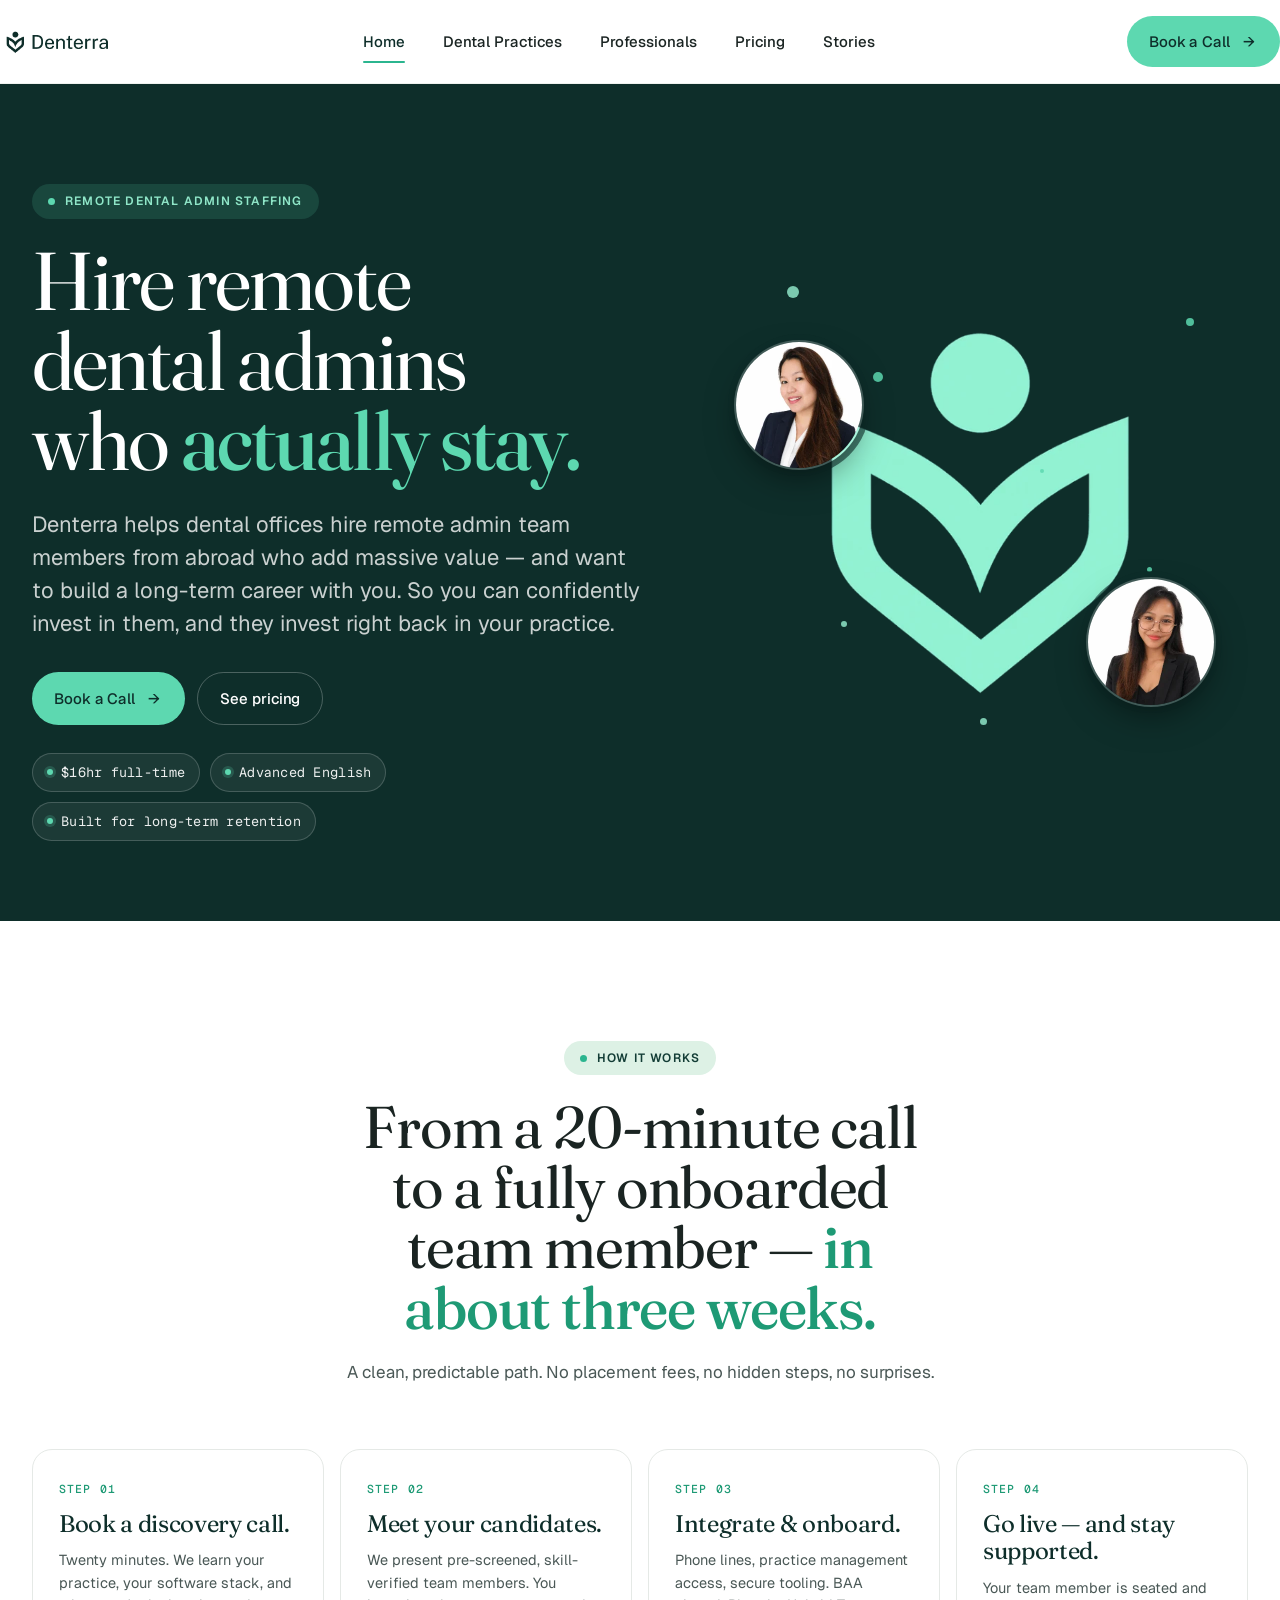
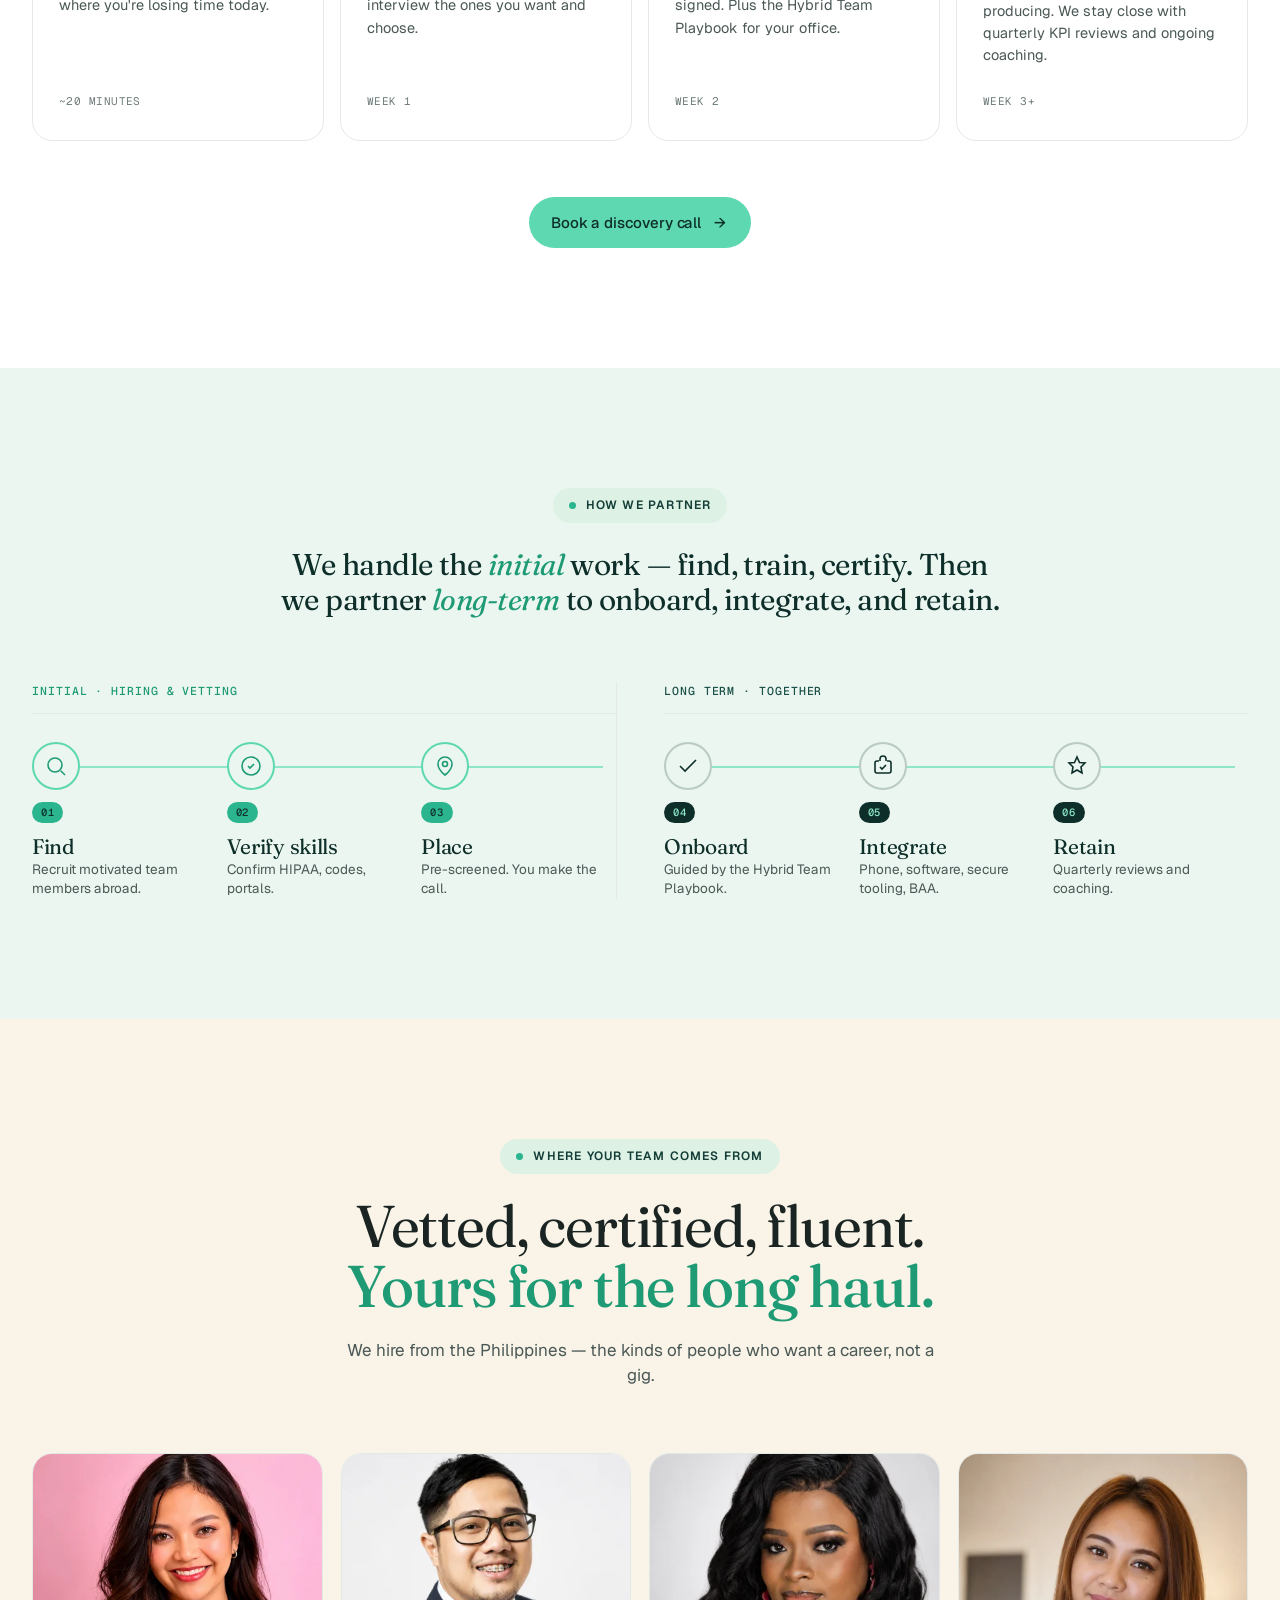
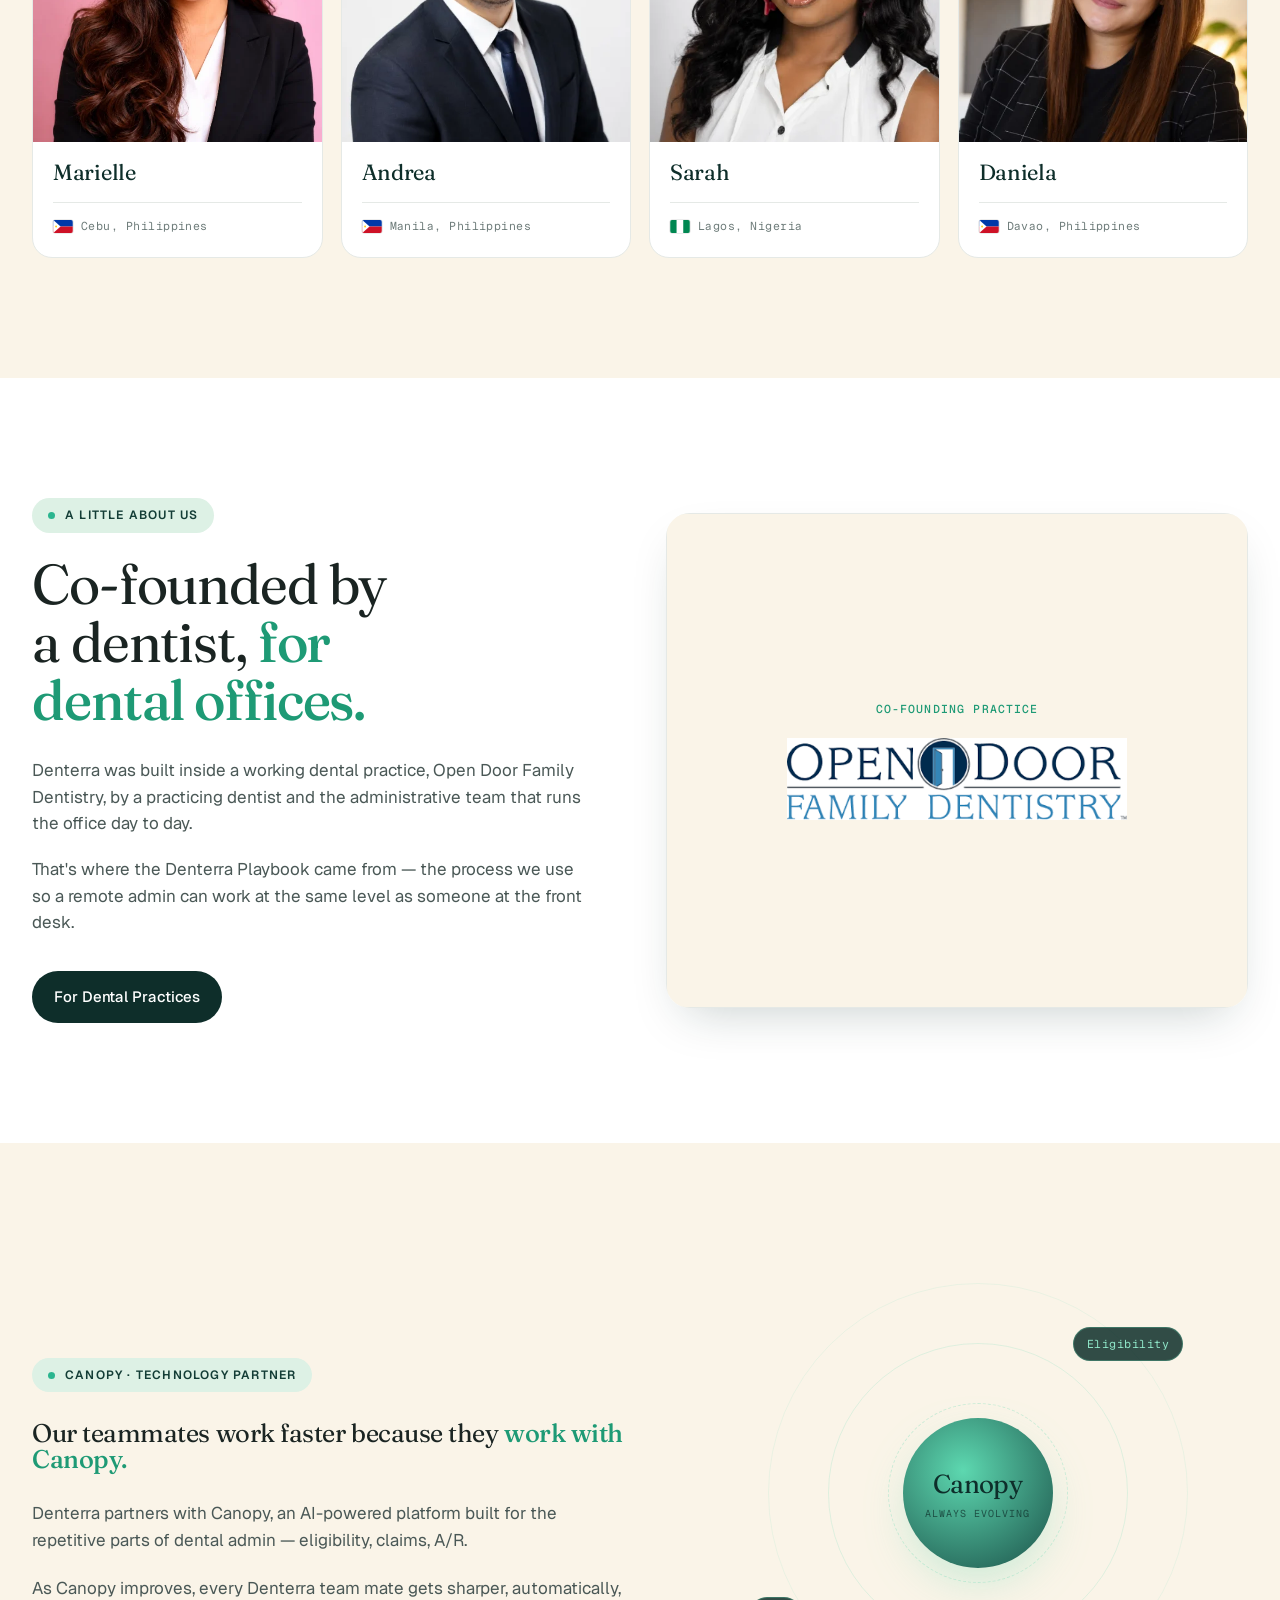
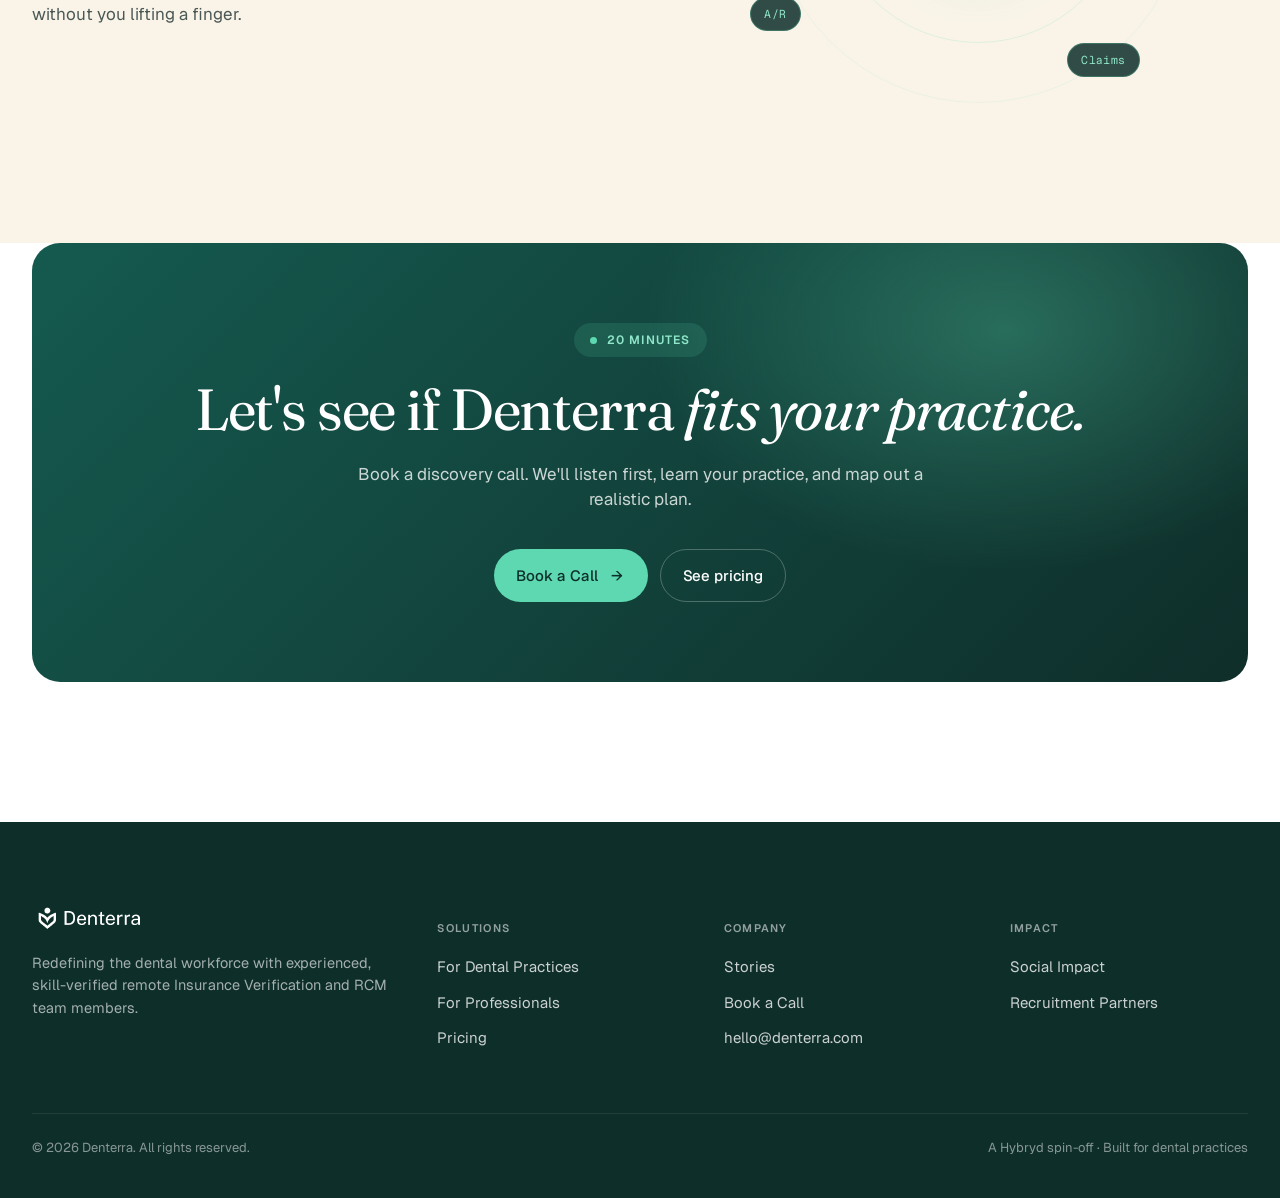
==== commit af8a890e: "Add files via upload Attept 3" ====
--- a/index.html
+++ b/index.html
@@ -8,7 +8,7 @@
 <link rel="preconnect" href="https://fonts.googleapis.com">
 <link rel="preconnect" href="https://fonts.gstatic.com" crossorigin="">
 <link href="https://fonts.googleapis.com/css2?family=Fraunces:ital,opsz,wght@0,9..144,400;0,9..144,500;0,9..144,600;1,9..144,400;1,9..144,500&amp;family=Geist:wght@300;400;500;600&amp;family=Geist+Mono:wght@400;500&amp;display=swap" rel="stylesheet">
-<link rel="icon" type="image/png" href="assets/favicon.png">
+<link rel="icon" type="image/png" href="[data-uri]">
 <link rel="stylesheet" href="styles.css">
 <script>
   // Soft parallax for hero logo
@@ -31,10 +31,10 @@
 <body style="">
 
 <!-- ================ NAV ================ -->
-<nav class="nav">
+<nav class="nav"><input type="checkbox" id="nav-toggle" class="nav-toggle" aria-hidden="true" hidden="">
   <div class="wrap nav-row">
     <a href="index.html" class="brand">
-      <img class="brand-logo" src="assets/denterra-teal.png" alt="Denterra">
+      <img class="brand-logo" src="[data-uri]" alt="Denterra">
     </a>
     <div class="nav-links">
       <a href="index.html" class="active">Home</a>
@@ -43,7 +43,7 @@
       <a href="pricing.html">Pricing</a>
       <a href="stories.html">Stories</a>
     </div>
-    <a class="btn btn-primary" href="https://calendly.com/russell-hiredenterra/30min?month=2026-06" target="_blank" rel="noopener">Book a Call <span class="arr">→</span></a>
+    <a class="btn btn-primary" href="https://calendly.com/russell-hiredenterra/30min?month=2026-06" target="_blank" rel="noopener">Book a Call <span class="arr">→</span></a><label for="nav-toggle" class="nav-burger" aria-label="Open menu"><span></span><span></span><span></span></label>
   </div>
 </nav>
 
@@ -77,7 +77,7 @@
       <span class="hero-dot hero-dot-6"></span>
       <span class="hero-dot hero-dot-7"></span>
       <span class="hero-dot hero-dot-8"></span>
-      <img class="hero-mark-img" src="assets/denterra-mark-mint.png" alt="" aria-hidden="true" />
+      <img class="hero-mark-img" src="[data-uri]" alt="" aria-hidden="true" />
       <img class="hero-orbit hero-orbit-1 baked-slot" src="[data-uri]" alt="Denterra team member" />
       <img class="hero-orbit hero-orbit-2 baked-slot" src="[data-uri]" alt="Denterra team member" />
     </div>
@@ -279,7 +279,7 @@
     <div class="about-photo">
       <div class="about-partner-card">
         <span class="about-partner-label">Co-founding practice</span>
-        <img src="assets/open-door-logo.png" alt="Open Door Family Dentistry" class="about-partner-logo"/>
+        <img src="[data-uri]" alt="Open Door Family Dentistry" class="about-partner-logo"/>
       </div>
     </div>
   </div>
@@ -333,7 +333,7 @@
   <div class="wrap">
     <div class="foot-grid">
       <div class="foot-brand">
-        <a href="index.html" class="brand"><img class="brand-logo" src="assets/denterra-white.png" alt="Denterra"></a>
+        <a href="index.html" class="brand"><img class="brand-logo" src="[data-uri]" alt="Denterra"></a>
         <p class="foot-blurb">Redefining the dental workforce with experienced, skill-verified remote Insurance Verification and RCM team members.</p>
       </div>
       <div class="foot-col"><h5>Solutions</h5><ul><li><a href="dental-practices.html">For Dental Practices</a></li><li><a href="professionals.html">For Professionals</a></li><li><a href="pricing.html">Pricing</a></li></ul></div>
--- a/styles.css
+++ b/styles.css
@@ -3694,3 +3694,66 @@
   display: block; width: 100%; aspect-ratio: 1/1;
   object-fit: cover; background: var(--cream-100);
 }
+
+
+/* =====================================================
+   MOBILE — hamburger nav + fluid type (appended last so it wins)
+   ===================================================== */
+.nav-burger { display: none; }
+
+@media (max-width: 1080px) {
+  .nav-row { flex-wrap: wrap; row-gap: 0; }
+  .brand { order: 1; margin-right: auto; }
+  .nav-row > .btn-primary { order: 2; padding: 10px 16px; font-size: 14px; }
+
+  .nav-burger {
+    order: 3; display: inline-flex; flex-direction: column;
+    justify-content: center; gap: 5px;
+    width: 44px; height: 44px; margin-left: 6px; cursor: pointer;
+  }
+  .nav-burger span {
+    display: block; width: 24px; height: 2px; margin: 0 auto;
+    background: var(--ink-900); border-radius: 2px;
+    transition: transform .25s ease, opacity .2s ease;
+  }
+  .nav-toggle:checked ~ .wrap .nav-burger span:nth-child(1) { transform: translateY(7px) rotate(45deg); }
+  .nav-toggle:checked ~ .wrap .nav-burger span:nth-child(2) { opacity: 0; }
+  .nav-toggle:checked ~ .wrap .nav-burger span:nth-child(3) { transform: translateY(-7px) rotate(-45deg); }
+
+  /* nav links become a collapsible full-width panel */
+  .nav-links {
+    display: flex; order: 4; width: 100%;
+    flex-direction: column; gap: 0;
+    max-height: 0; overflow: hidden; opacity: 0;
+    transition: max-height .32s ease, opacity .2s ease, margin-top .2s ease;
+  }
+  .nav-toggle:checked ~ .wrap .nav-links {
+    max-height: 380px; opacity: 1; margin-top: 10px;
+    border-top: 1px solid var(--border-soft);
+  }
+  .nav-links a {
+    padding: 14px 2px; font-size: 17px;
+    border-bottom: 1px solid var(--border-soft);
+  }
+  .nav-links a.active::after { display: none; }
+  .nav-links a.active { color: var(--mint-600); }
+}
+
+@media (max-width: 640px) {
+  .wrap { padding: 0 18px; }
+  section { padding: 64px 0; }
+  .canopy { padding: 64px 0; }
+
+  .home-hero h1 { font-size: clamp(40px, 11.5vw, 54px); line-height: 1.0; }
+  .hero h1 { font-size: clamp(38px, 11vw, 50px); }
+  .page-hero h1 { font-size: clamp(36px, 10.5vw, 48px); }
+  .sec-head h2, .about-grid h2, .canopy h2, .split-photo h2,
+  .cta-banner h2, .retention h2 { font-size: clamp(31px, 8.6vw, 42px); }
+  .lede { font-size: 17px; }
+
+  .ctas { flex-wrap: wrap; gap: 12px; }
+  .ctas .btn { flex: 1 1 auto; justify-content: center; }
+
+  .cta-banner { padding: 40px 26px; }
+  .sourcing-band { padding: 30px 20px; }
+}
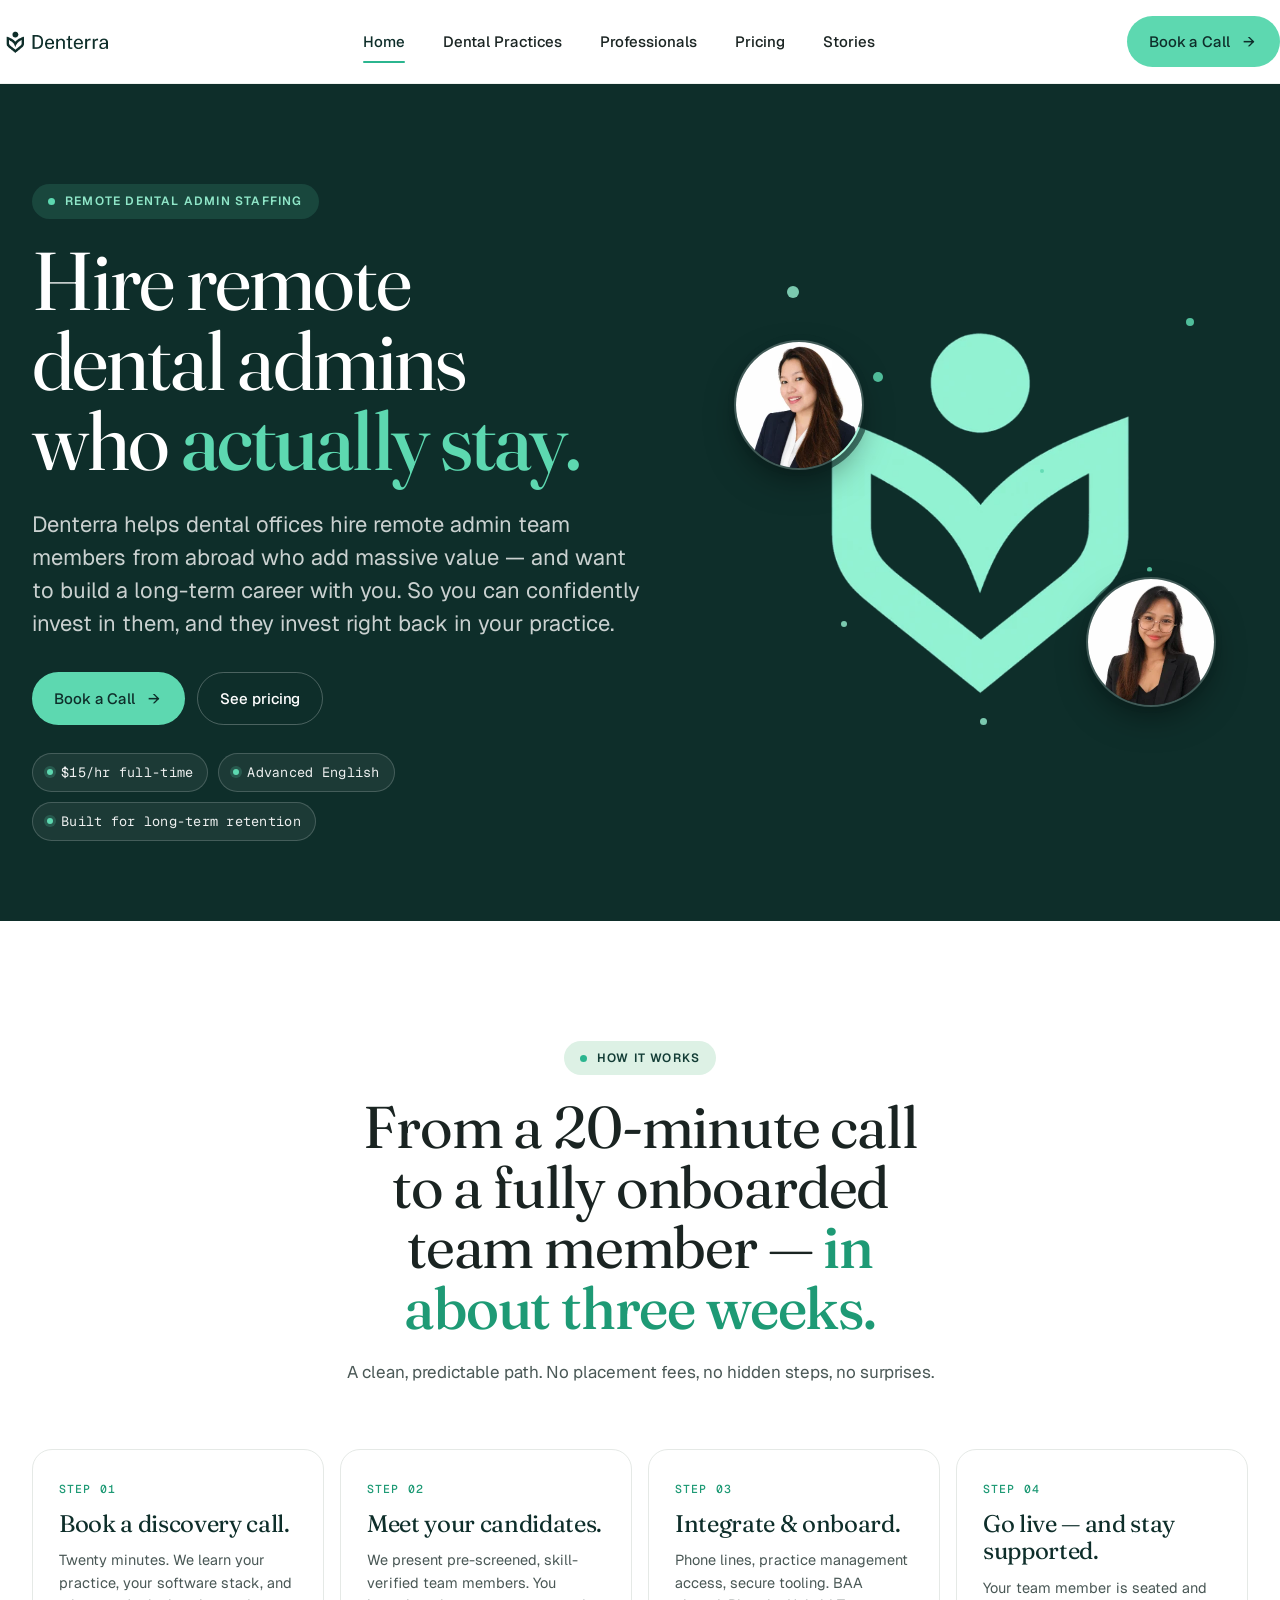
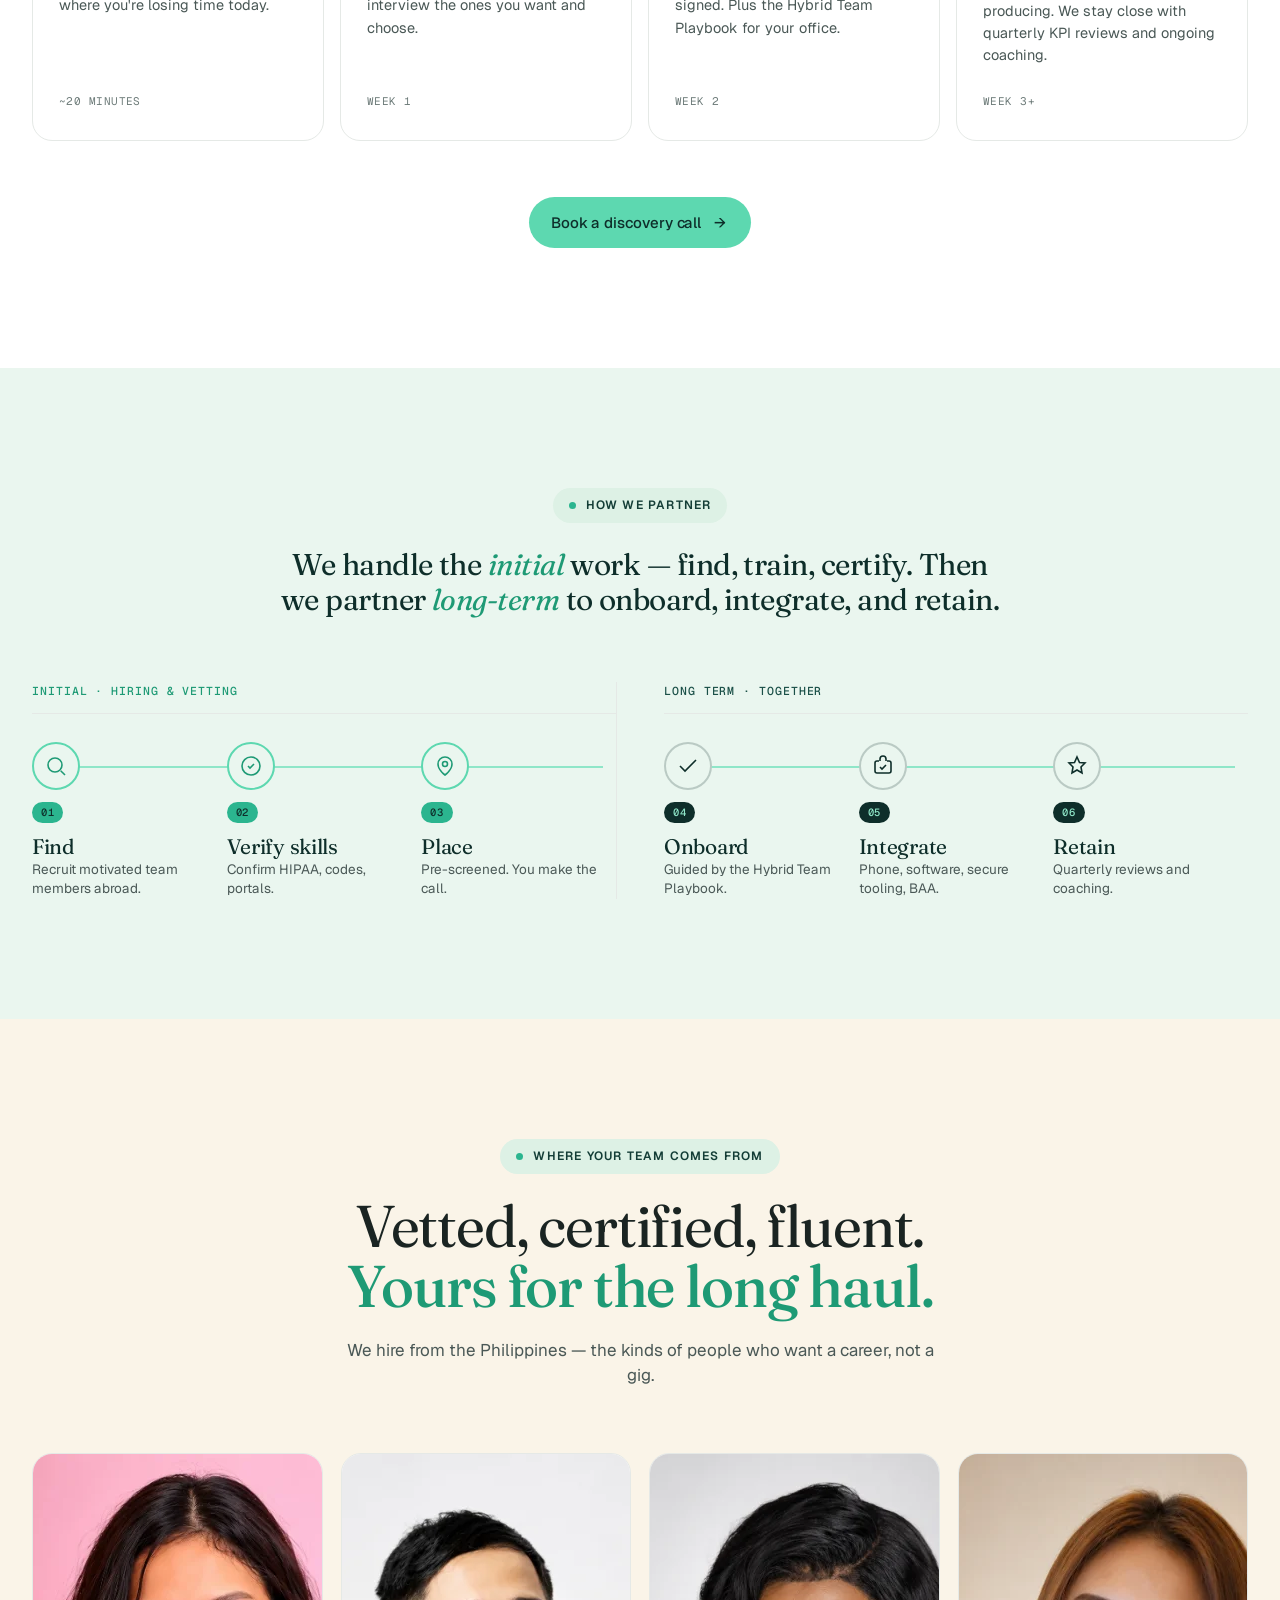
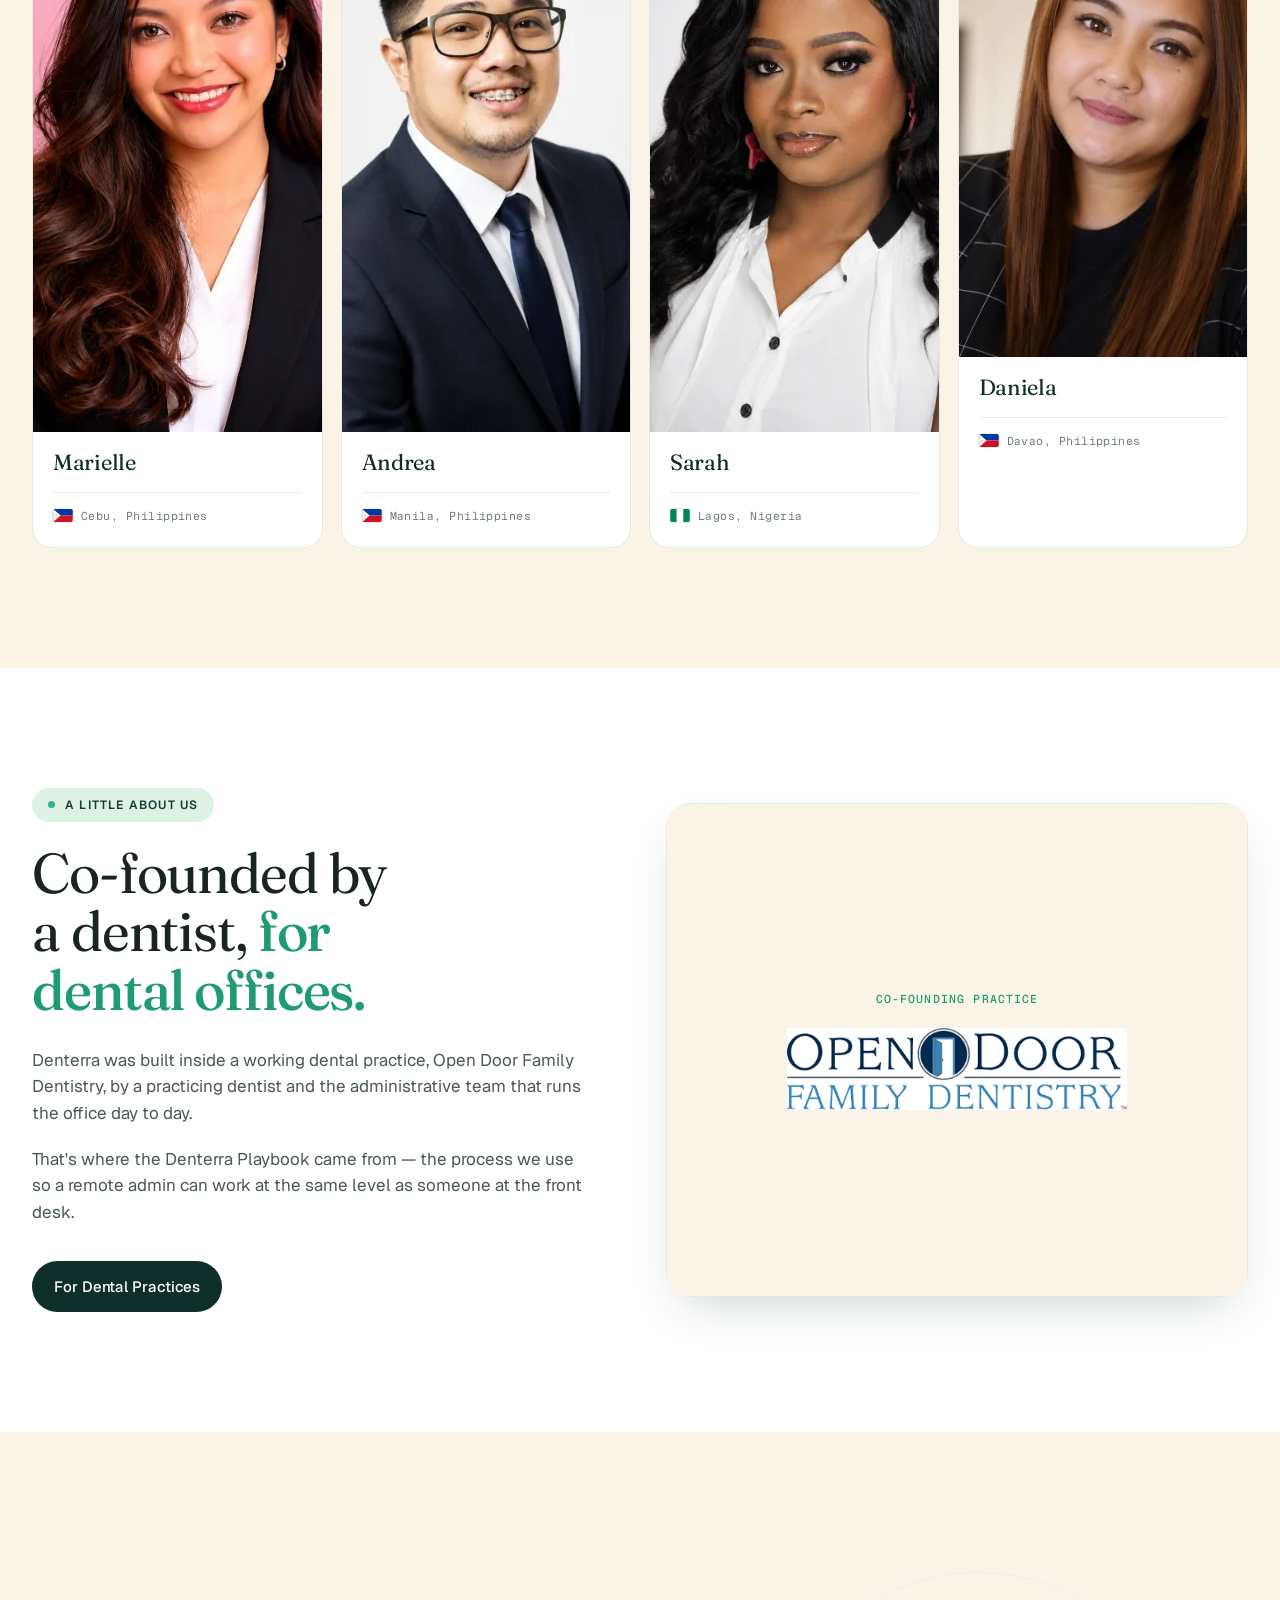
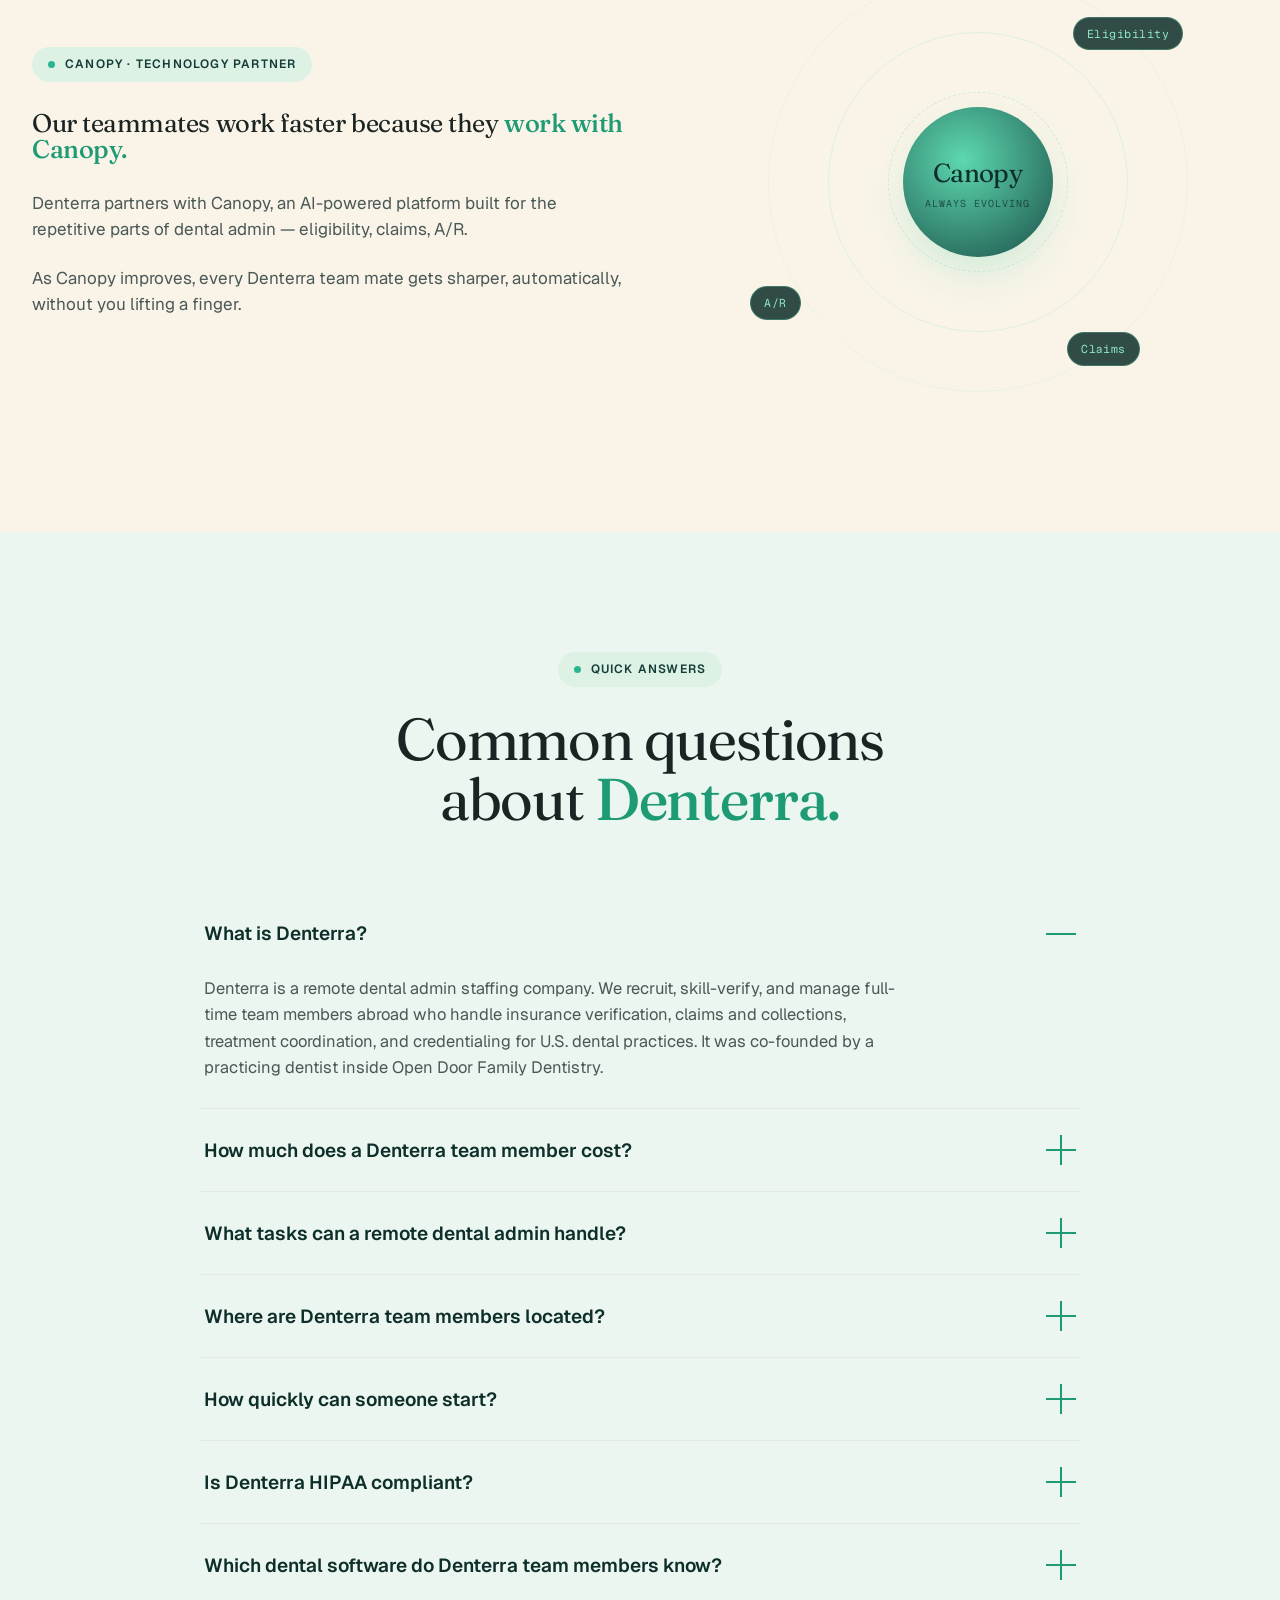
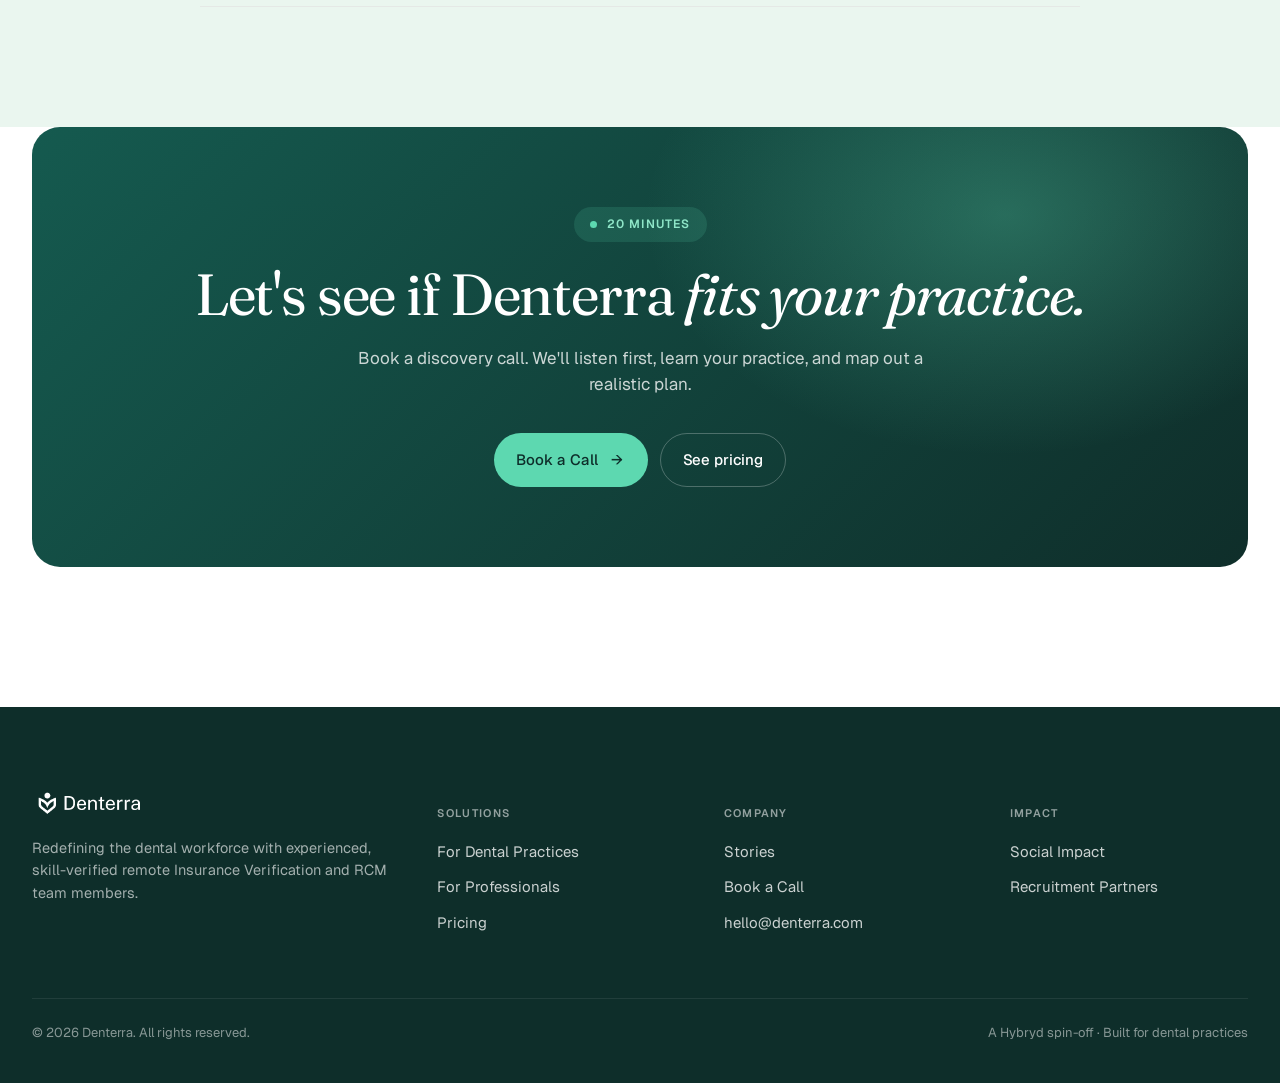
==== commit b8bbed0b: "SEO and AEO pass across the site - Unique titles, meta descriptions, canonicals, Open Graph and Twit" ====
--- a/index.html
+++ b/index.html
@@ -3,12 +3,174 @@
 
 <meta charset="utf-8">
 <meta name="viewport" content="width=device-width,initial-scale=1">
-<title>Denterra — Hire remote dental admins who actually stay.</title>
-<meta name="description" content="Denterra helps dental offices hire remote admin team members from abroad who add massive value and want to build a long-term career with you.">
+<title>Denterra | Remote Dental Admin Staffing That Actually Stays</title>
+<meta name="description" content="Hire experienced, HIPAA-trained remote dental admin team members for insurance verification, claims, and RCM. Flat $15/hour, full-time, managed, built to stay.">
+<link rel="canonical" href="https://www.hiredenterra.com/">
+<meta name="robots" content="index, follow, max-image-preview:large, max-snippet:-1">
+<meta name="theme-color" content="#0E2E2A">
+<meta property="og:type" content="website">
+<meta property="og:site_name" content="Denterra">
+<meta property="og:locale" content="en_US">
+<meta property="og:url" content="https://www.hiredenterra.com/">
+<meta property="og:title" content="Denterra | Remote Dental Admin Staffing That Actually Stays">
+<meta property="og:description" content="Hire experienced, HIPAA-trained remote dental admin team members for insurance verification, claims, and RCM. Flat $15/hour, full-time, managed, built to stay.">
+<meta property="og:image" content="https://www.hiredenterra.com/assets/og-image.png">
+<meta property="og:image:width" content="1200">
+<meta property="og:image:height" content="630">
+<meta property="og:image:alt" content="Denterra: remote dental admin staffing">
+<meta name="twitter:card" content="summary_large_image">
+<meta name="twitter:title" content="Denterra | Remote Dental Admin Staffing That Actually Stays">
+<meta name="twitter:description" content="Hire experienced, HIPAA-trained remote dental admin team members for insurance verification, claims, and RCM. Flat $15/hour, full-time, managed, built to stay.">
+<meta name="twitter:image" content="https://www.hiredenterra.com/assets/og-image.png">
+<script type="application/ld+json">
+{
+ "@context": "https://schema.org",
+ "@graph": [
+  {
+   "@type": "Organization",
+   "@id": "https://www.hiredenterra.com/#organization",
+   "name": "Denterra",
+   "url": "https://www.hiredenterra.com/",
+   "logo": {
+    "@type": "ImageObject",
+    "url": "https://www.hiredenterra.com/denterra-teal.png",
+    "width": 746,
+    "height": 213
+   },
+   "image": "https://www.hiredenterra.com/assets/og-image.png",
+   "email": "hello@denterra.com",
+   "description": "Denterra is a remote dental admin staffing company. It recruits, verifies, and manages full-time international team members who handle insurance verification, claims and collections, treatment coordination, and credentialing for U.S. dental practices.",
+   "areaServed": {
+    "@type": "Country",
+    "name": "United States"
+   },
+   "parentOrganization": {
+    "@type": "Organization",
+    "name": "Hybryd",
+    "url": "https://hirehybryd.com"
+   },
+   "knowsAbout": [
+    "Dental insurance verification",
+    "Dental revenue cycle management",
+    "Dental claims and collections",
+    "Dental credentialing",
+    "Remote dental staffing",
+    "Dentrix",
+    "Eaglesoft",
+    "Open Dental"
+   ]
+  },
+  {
+   "@type": "WebSite",
+   "@id": "https://www.hiredenterra.com/#website",
+   "url": "https://www.hiredenterra.com/",
+   "name": "Denterra",
+   "publisher": {
+    "@id": "https://www.hiredenterra.com/#organization"
+   }
+  },
+  {
+   "@type": "Service",
+   "@id": "https://www.hiredenterra.com/#service",
+   "name": "Remote dental admin staffing",
+   "serviceType": "Remote dental administrative staffing",
+   "provider": {
+    "@id": "https://www.hiredenterra.com/#organization"
+   },
+   "areaServed": {
+    "@type": "Country",
+    "name": "United States"
+   },
+   "audience": {
+    "@type": "Audience",
+    "audienceType": "Dental practices"
+   },
+   "description": "Full-time, managed remote dental admin team members for insurance verification, claims and collections, treatment coordinator support, patient coordination, and credentialing.",
+   "offers": {
+    "@type": "Offer",
+    "url": "https://www.hiredenterra.com/pricing.html",
+    "price": "15.00",
+    "priceCurrency": "USD",
+    "priceSpecification": {
+     "@type": "UnitPriceSpecification",
+     "price": "15.00",
+     "priceCurrency": "USD",
+     "unitCode": "HUR",
+     "unitText": "hour",
+     "description": "Flat all-in hourly rate for a full-time (40 hours/week) team member. No placement or setup fees."
+    },
+    "availability": "https://schema.org/InStock"
+   }
+  },
+  {
+   "@type": "FAQPage",
+   "mainEntity": [
+    {
+     "@type": "Question",
+     "name": "What is Denterra?",
+     "acceptedAnswer": {
+      "@type": "Answer",
+      "text": "Denterra is a remote dental admin staffing company. We recruit, skill-verify, and manage full-time team members abroad who handle insurance verification, claims and collections, treatment coordination, and credentialing for U.S. dental practices. It was co-founded by a practicing dentist inside Open Door Family Dentistry."
+     }
+    },
+    {
+     "@type": "Question",
+     "name": "How much does a Denterra team member cost?",
+     "acceptedAnswer": {
+      "@type": "Answer",
+      "text": "$15 per hour, all-in, for a full-time team member working 40 hours a week. That works out to $600 a week or about $31,200 a year per seat, with no placement fees, setup fees, or long-term contract. See the pricing page for the full cost comparison."
+     }
+    },
+    {
+     "@type": "Question",
+     "name": "What tasks can a remote dental admin handle?",
+     "acceptedAnswer": {
+      "@type": "Answer",
+      "text": "Insurance verification and eligibility, claims submission and A/R follow-up, appeals, pre-authorizations, treatment plan follow-ups, recall and reactivation calls, appointment confirmations, patient payment plans, and provider credentialing (CAQH and carrier applications)."
+     }
+    },
+    {
+     "@type": "Question",
+     "name": "Where are Denterra team members located?",
+     "acceptedAnswer": {
+      "@type": "Answer",
+      "text": "Most team members are in the Philippines, with additional recruiting in South America and Africa, including Zimbabwe and Argentina. All have prior dental or medical admin experience and strong English."
+     }
+    },
+    {
+     "@type": "Question",
+     "name": "How quickly can someone start?",
+     "acceptedAnswer": {
+      "@type": "Answer",
+      "text": "Most practices have a team member seated and trained within 2 to 3 weeks of the discovery call. Urgent seats can be filled in 7 to 10 days."
+     }
+    },
+    {
+     "@type": "Question",
+     "name": "Is Denterra HIPAA compliant?",
+     "acceptedAnswer": {
+      "@type": "Answer",
+      "text": "Yes. Every team member completes HIPAA training and certification before placement, works on secure workstation tooling with role-based access, and a BAA is signed with every practice before a team member starts."
+     }
+    },
+    {
+     "@type": "Question",
+     "name": "Which dental software do Denterra team members know?",
+     "acceptedAnswer": {
+      "@type": "Answer",
+      "text": "Every team member is introduced to Dentrix, Eaglesoft, and Open Dental, usually with deeper experience in at least one, and works across the major U.S. dental insurance carrier portals."
+     }
+    }
+   ]
+  }
+ ]
+}
+</script>
 <link rel="preconnect" href="https://fonts.googleapis.com">
 <link rel="preconnect" href="https://fonts.gstatic.com" crossorigin="">
 <link href="https://fonts.googleapis.com/css2?family=Fraunces:ital,opsz,wght@0,9..144,400;0,9..144,500;0,9..144,600;1,9..144,400;1,9..144,500&amp;family=Geist:wght@300;400;500;600&amp;family=Geist+Mono:wght@400;500&amp;display=swap" rel="stylesheet">
-<link rel="icon" type="image/png" href="[data-uri]">
+<link rel="icon" type="image/png" href="favicon.png">
+<link rel="apple-touch-icon" href="denterra-icon-teal.png">
 <link rel="stylesheet" href="styles.css">
 <script>
   // Soft parallax for hero logo
@@ -34,16 +196,16 @@
 <nav class="nav"><input type="checkbox" id="nav-toggle" class="nav-toggle" aria-hidden="true" hidden="">
   <div class="wrap nav-row">
     <a href="index.html" class="brand">
-      <img class="brand-logo" src="[data-uri]" alt="Denterra">
+      <img class="brand-logo" src="denterra-teal.png" alt="Denterra" width="746" height="213">
     </a>
     <div class="nav-links">
       <a href="index.html" class="active">Home</a>
       <a href="dental-practices.html">Dental Practices</a>
       <a href="professionals.html">Professionals</a>
       <a href="pricing.html">Pricing</a>
-      <a href="stories.html">Stories</a>
-    </div>
-    <a class="btn btn-primary" href="https://calendly.com/russell-hiredenterra/30min?month=2026-06" target="_blank" rel="noopener">Book a Call <span class="arr">→</span></a><label for="nav-toggle" class="nav-burger" aria-label="Open menu"><span></span><span></span><span></span></label>
+      <a href="stories.html">Stories</a><a class="nav-menu-cta" href="https://calendly.com/russell-hiredenterra/30min" target="_blank" rel="noopener">Book a Call <span class="arr">→</span></a>
+    </div>
+    <a class="btn btn-primary" href="https://calendly.com/russell-hiredenterra/30min" target="_blank" rel="noopener">Book a Call <span class="arr">→</span></a><label for="nav-toggle" class="nav-burger" aria-label="Open menu"><span></span><span></span><span></span></label>
   </div>
 </nav>
 
@@ -55,11 +217,11 @@
       <h1>Hire remote dental admins who <em>actually stay.</em></h1>
       <p class="lede">Denterra helps dental offices hire remote admin team members from abroad who add massive value — and want to build a long-term career with you. So you can confidently invest in them, and they invest right back in your practice.</p>
       <div class="ctas">
-        <a class="btn btn-primary" href="https://calendly.com/russell-hiredenterra/30min?month=2026-06" target="_blank" rel="noopener">Book a Call <span class="arr">→</span></a>
+        <a class="btn btn-primary" href="https://calendly.com/russell-hiredenterra/30min" target="_blank" rel="noopener">Book a Call <span class="arr">→</span></a>
         <a href="pricing.html" class="btn btn-outline-on-dark">See pricing</a>
       </div>
       <div class="hero-pills">
-        <span class="hero-pill" style=""><span class="dot"></span> $16hr full-time</span>
+        <span class="hero-pill" style=""><span class="dot"></span> $15/hr full-time</span>
         <span class="hero-pill" style=""><span class="dot"></span>Advanced English</span>
         <span class="hero-pill"><span class="dot"></span> Built for long-term retention</span>
       </div>
@@ -77,9 +239,9 @@
       <span class="hero-dot hero-dot-6"></span>
       <span class="hero-dot hero-dot-7"></span>
       <span class="hero-dot hero-dot-8"></span>
-      <img class="hero-mark-img" src="[data-uri]" alt="" aria-hidden="true" />
-      <img class="hero-orbit hero-orbit-1 baked-slot" src="[data-uri]" alt="Denterra team member" />
-      <img class="hero-orbit hero-orbit-2 baked-slot" src="[data-uri]" alt="Denterra team member" />
+      <img class="hero-mark-img" src="assets/img/denterra-mark.webp" fetchpriority="high" width="760" height="760" alt="" aria-hidden="true" />
+      <img class="hero-orbit hero-orbit-1 baked-slot" src="assets/img/hero-team-member-1.webp" alt="Denterra remote dental admin team member" />
+      <img class="hero-orbit hero-orbit-2 baked-slot" src="assets/img/hero-team-member-2.webp" alt="Denterra remote dental admin team member" />
     </div>
   </div>
 </header>
@@ -121,7 +283,7 @@
     </div>
 
     <div style="text-align:center; margin-top: 56px">
-      <a class="btn btn-primary" href="https://calendly.com/russell-hiredenterra/30min?month=2026-06" target="_blank" rel="noopener">Book a discovery call <span class="arr">→</span></a>
+      <a class="btn btn-primary" href="https://calendly.com/russell-hiredenterra/30min" target="_blank" rel="noopener">Book a discovery call <span class="arr">→</span></a>
     </div>
   </div>
 </section>
@@ -196,7 +358,7 @@
 
     <div class="team-grid">
       <article class="team-card">
-        <img class=" baked-slot" src="[data-uri]" alt="Denterra team member" />
+        <img class=" baked-slot" src="assets/img/team-marielle-cebu.webp" loading="lazy" width="525" height="578" alt="Marielle, Denterra remote dental admin team member in Cebu, Philippines" />
         <div class="team-meta">
           <div class="team-name">Marielle</div>
           <div class="team-loc">
@@ -212,7 +374,7 @@
       </article>
 
       <article class="team-card">
-        <img class=" baked-slot" src="[data-uri]" alt="Denterra team member" />
+        <img class=" baked-slot" src="assets/img/team-andrea-manila.webp" loading="lazy" width="463" height="578" alt="Andrea, Denterra remote dental admin team member in Manila, Philippines" />
         <div class="team-meta">
           <div class="team-name">Andrea</div>
           <div class="team-loc">
@@ -228,7 +390,7 @@
       </article>
 
       <article class="team-card">
-        <img class=" baked-slot" src="[data-uri]" alt="Denterra team member" />
+        <img class=" baked-slot" src="assets/img/team-sarah-lagos.webp" loading="lazy" width="437" height="578" alt="Sarah, Denterra remote dental admin team member in Lagos, Nigeria" />
         <div class="team-meta">
           <div class="team-name">Sarah</div>
           <div class="team-loc">
@@ -243,7 +405,7 @@
       </article>
 
       <article class="team-card">
-        <img class=" baked-slot" src="[data-uri]" alt="Denterra team member" />
+        <img class=" baked-slot" src="assets/img/team-daniela-davao.webp" loading="lazy" width="578" height="503" alt="Daniela, Denterra remote dental admin team member in Davao, Philippines" />
         <div class="team-meta">
           <div class="team-name">Daniela</div>
           <div class="team-loc">
@@ -279,7 +441,7 @@
     <div class="about-photo">
       <div class="about-partner-card">
         <span class="about-partner-label">Co-founding practice</span>
-        <img src="[data-uri]" alt="Open Door Family Dentistry" class="about-partner-logo"/>
+        <img src="open-door-logo.png" loading="lazy" width="456" height="110" alt="Open Door Family Dentistry" class="about-partner-logo"/>
       </div>
     </div>
   </div>
@@ -313,6 +475,25 @@
   </div>
 </section>
 
+<!-- ================ FAQ ================ -->
+<section id="faq" class="bg-mint" data-screen-label="FAQ">
+  <div class="wrap">
+    <div class="sec-head">
+      <span class="eyebrow">Quick answers</span>
+      <h2 class="display">Common questions about <em>Denterra.</em></h2>
+    </div>
+    <div class="faq-wrap">
+      <details class="faq-item" open><summary class="faq-q"><span>What is Denterra?</span><span class="faq-q-icon"></span></summary><div class="faq-a">Denterra is a remote dental admin staffing company. We recruit, skill-verify, and manage full-time team members abroad who handle insurance verification, claims and collections, treatment coordination, and credentialing for U.S. dental practices. It was co-founded by a practicing dentist inside Open Door Family Dentistry.</div></details>
+      <details class="faq-item"><summary class="faq-q"><span>How much does a Denterra team member cost?</span><span class="faq-q-icon"></span></summary><div class="faq-a">$15 per hour, all-in, for a full-time team member working 40 hours a week. That works out to $600 a week or about $31,200 a year per seat, with no placement fees, setup fees, or long-term contract. See the <a href="pricing.html">pricing page</a> for the full cost comparison.</div></details>
+      <details class="faq-item"><summary class="faq-q"><span>What tasks can a remote dental admin handle?</span><span class="faq-q-icon"></span></summary><div class="faq-a">Insurance verification and eligibility, claims submission and A/R follow-up, appeals, pre-authorizations, treatment plan follow-ups, recall and reactivation calls, appointment confirmations, patient payment plans, and provider credentialing (CAQH and carrier applications).</div></details>
+      <details class="faq-item"><summary class="faq-q"><span>Where are Denterra team members located?</span><span class="faq-q-icon"></span></summary><div class="faq-a">Most team members are in the Philippines, with additional recruiting in South America and Africa, including Zimbabwe and Argentina. All have prior dental or medical admin experience and strong English.</div></details>
+      <details class="faq-item"><summary class="faq-q"><span>How quickly can someone start?</span><span class="faq-q-icon"></span></summary><div class="faq-a">Most practices have a team member seated and trained within 2 to 3 weeks of the discovery call. Urgent seats can be filled in 7 to 10 days.</div></details>
+      <details class="faq-item"><summary class="faq-q"><span>Is Denterra HIPAA compliant?</span><span class="faq-q-icon"></span></summary><div class="faq-a">Yes. Every team member completes HIPAA training and certification before placement, works on secure workstation tooling with role-based access, and a BAA is signed with every practice before a team member starts.</div></details>
+      <details class="faq-item"><summary class="faq-q"><span>Which dental software do Denterra team members know?</span><span class="faq-q-icon"></span></summary><div class="faq-a">Every team member is introduced to Dentrix, Eaglesoft, and Open Dental, usually with deeper experience in at least one, and works across the major U.S. dental insurance carrier portals.</div></details>
+    </div>
+  </div>
+</section>
+
 <!-- ================ CTA ================ -->
 <div class="cta-banner-wrap" id="cta">
   <div class="wrap">
@@ -321,7 +502,7 @@
       <h2>Let's see if Denterra <em>fits your practice.</em></h2>
       <p class="lede on-dark">Book a discovery call. We'll listen first, learn your practice, and map out a realistic plan.</p>
       <div class="ctas">
-        <a class="btn btn-primary" href="https://calendly.com/russell-hiredenterra/30min?month=2026-06" target="_blank" rel="noopener">Book a Call <span class="arr">→</span></a>
+        <a class="btn btn-primary" href="https://calendly.com/russell-hiredenterra/30min" target="_blank" rel="noopener">Book a Call <span class="arr">→</span></a>
         <a href="pricing.html" class="btn btn-outline-on-dark">See pricing</a>
       </div>
     </div>
@@ -333,14 +514,14 @@
   <div class="wrap">
     <div class="foot-grid">
       <div class="foot-brand">
-        <a href="index.html" class="brand"><img class="brand-logo" src="[data-uri]" alt="Denterra"></a>
+        <a href="index.html" class="brand"><img class="brand-logo" src="denterra-white.png" alt="Denterra" width="746" height="213"></a>
         <p class="foot-blurb">Redefining the dental workforce with experienced, skill-verified remote Insurance Verification and RCM team members.</p>
       </div>
       <div class="foot-col"><h5>Solutions</h5><ul><li><a href="dental-practices.html">For Dental Practices</a></li><li><a href="professionals.html">For Professionals</a></li><li><a href="pricing.html">Pricing</a></li></ul></div>
-      <div class="foot-col"><h5>Company</h5><ul><li><a href="stories.html">Stories</a></li><li><a  href="https://calendly.com/russell-hiredenterra/30min?month=2026-06" target="_blank" rel="noopener">Book a Call</a></li><li><a href="mailto:hello@denterra.com">hello@denterra.com</a></li></ul></div>
-      <div class="foot-col"><h5>Impact</h5><ul><li><a href="stories.html#impact">Social Impact</a></li><li><a href="#">Recruitment Partners</a></li></ul></div>
-    </div>
-    <div class="foot-bottom"><span>© 2026 Denterra. All rights reserved.</span><span>A Hybryd spin-off · Built for dental practices</span></div>
+      <div class="foot-col"><h5>Company</h5><ul><li><a href="stories.html">Stories</a></li><li><a  href="https://calendly.com/russell-hiredenterra/30min" target="_blank" rel="noopener">Book a Call</a></li><li><a href="mailto:hello@denterra.com">hello@denterra.com</a></li></ul></div>
+      <div class="foot-col"><h5>Impact</h5><ul><li><a href="stories.html#impact">Social Impact</a></li><li><a href="stories.html#impact">Recruitment Partners</a></li></ul></div>
+    </div>
+    <div class="foot-bottom"><span>© 2026 Denterra. All rights reserved.</span><span>A <a href="https://hirehybryd.com" rel="noopener">Hybryd</a> spin-off · Built for dental practices</span></div>
   </div>
 </footer>
 
--- a/styles.css
+++ b/styles.css
@@ -3700,11 +3700,14 @@
    MOBILE — hamburger nav + fluid type (appended last so it wins)
    ===================================================== */
 .nav-burger { display: none; }
+.nav-menu-cta { display: none; }
 
 @media (max-width: 1080px) {
   .nav-row { flex-wrap: wrap; row-gap: 0; }
   .brand { order: 1; margin-right: auto; }
-  .nav-row > .btn-primary { order: 2; padding: 10px 16px; font-size: 14px; }
+  /* compact CTA in the bar, beside the hamburger */
+  .nav-row > .btn-primary { order: 2; padding: 9px 15px; font-size: 13px; }
+  .nav-row > .btn-primary .arr { display: none; }
 
   .nav-burger {
     order: 3; display: inline-flex; flex-direction: column;
@@ -3737,6 +3740,8 @@
   }
   .nav-links a.active::after { display: none; }
   .nav-links a.active { color: var(--mint-600); }
+  /* CTA lives in the bar instead, so hide the dropdown copy */
+  .nav-links .nav-menu-cta { display: none; }
 }
 
 @media (max-width: 640px) {
@@ -3754,6 +3759,11 @@
   .ctas { flex-wrap: wrap; gap: 12px; }
   .ctas .btn { flex: 1 1 auto; justify-content: center; }
 
+  /* keep team photos two-per-row so they aren't full-screen tall */
+  .team-grid { grid-template-columns: repeat(2, 1fr); gap: 14px; }
+  .team-name { font-size: 18px; }
+  .team-meta { padding: 12px 12px 14px; }
+
   .cta-banner { padding: 40px 26px; }
   .sourcing-band { padding: 30px 20px; }
 }
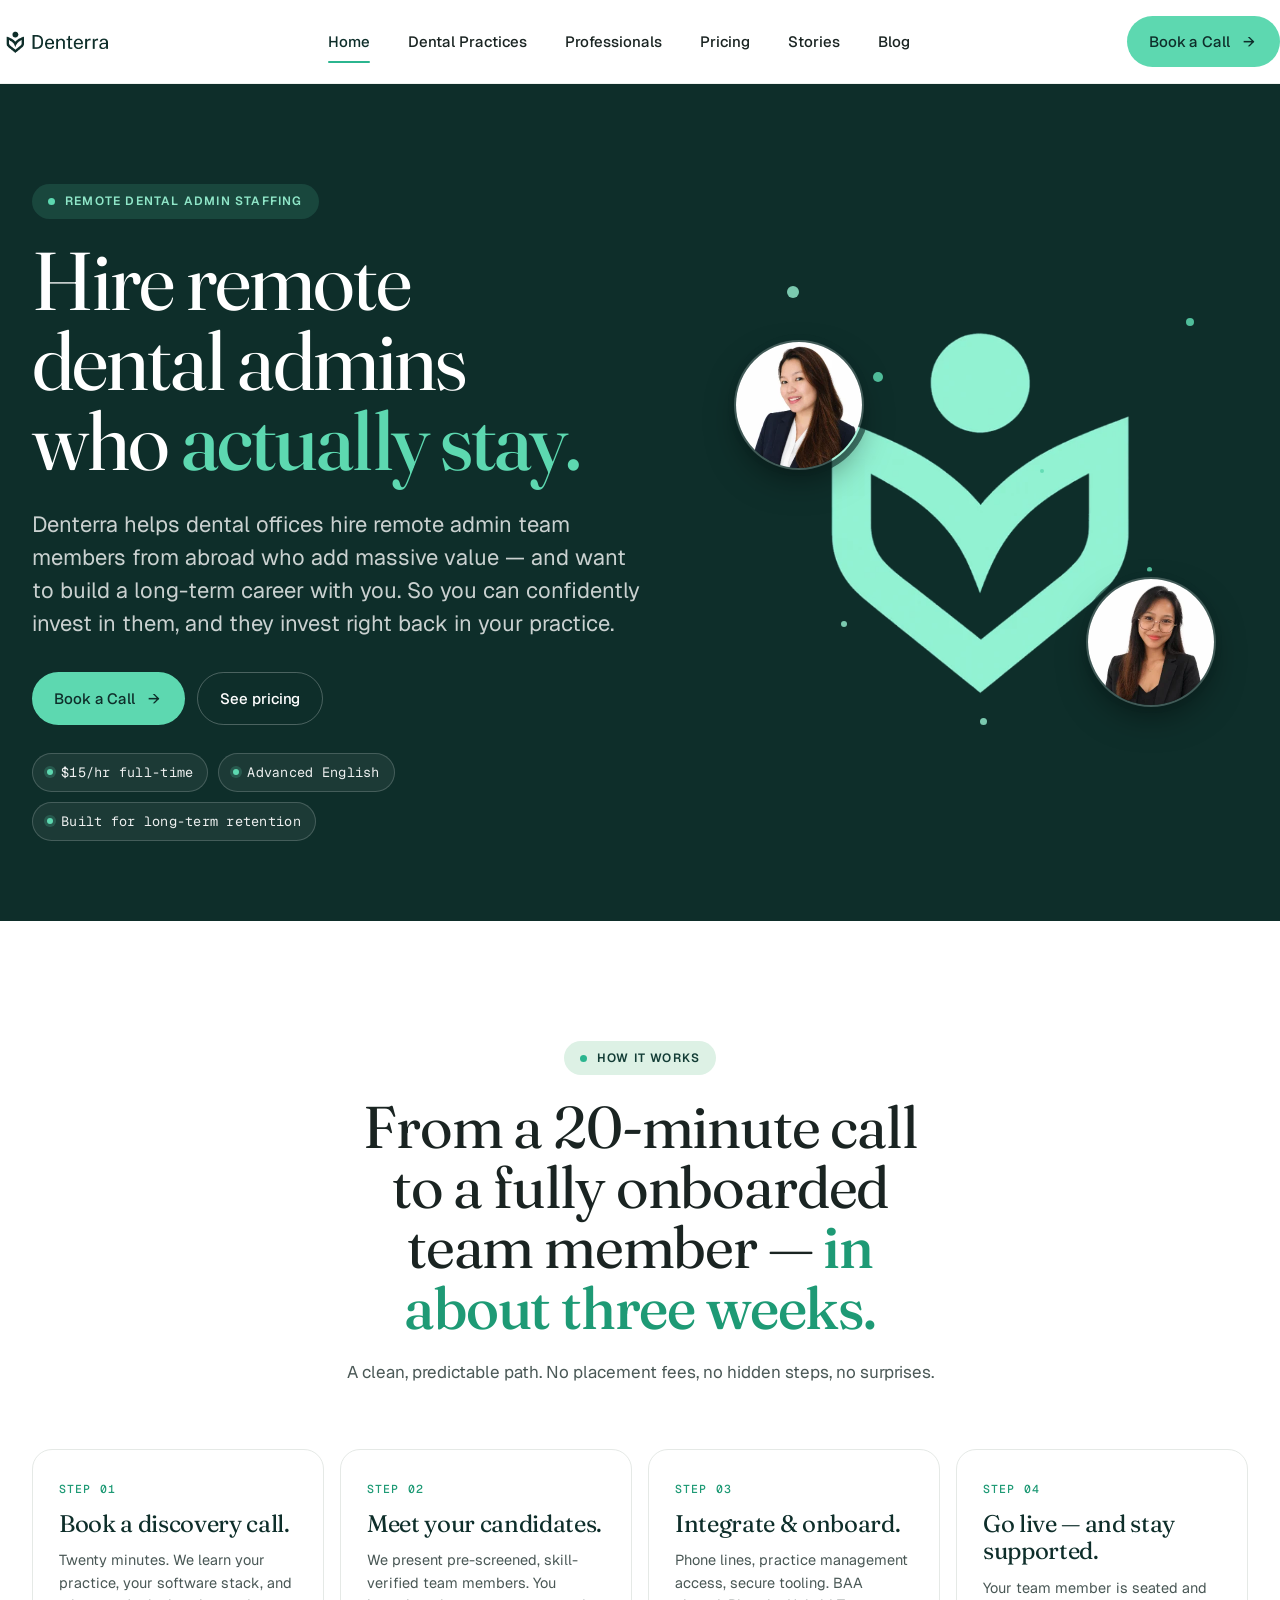
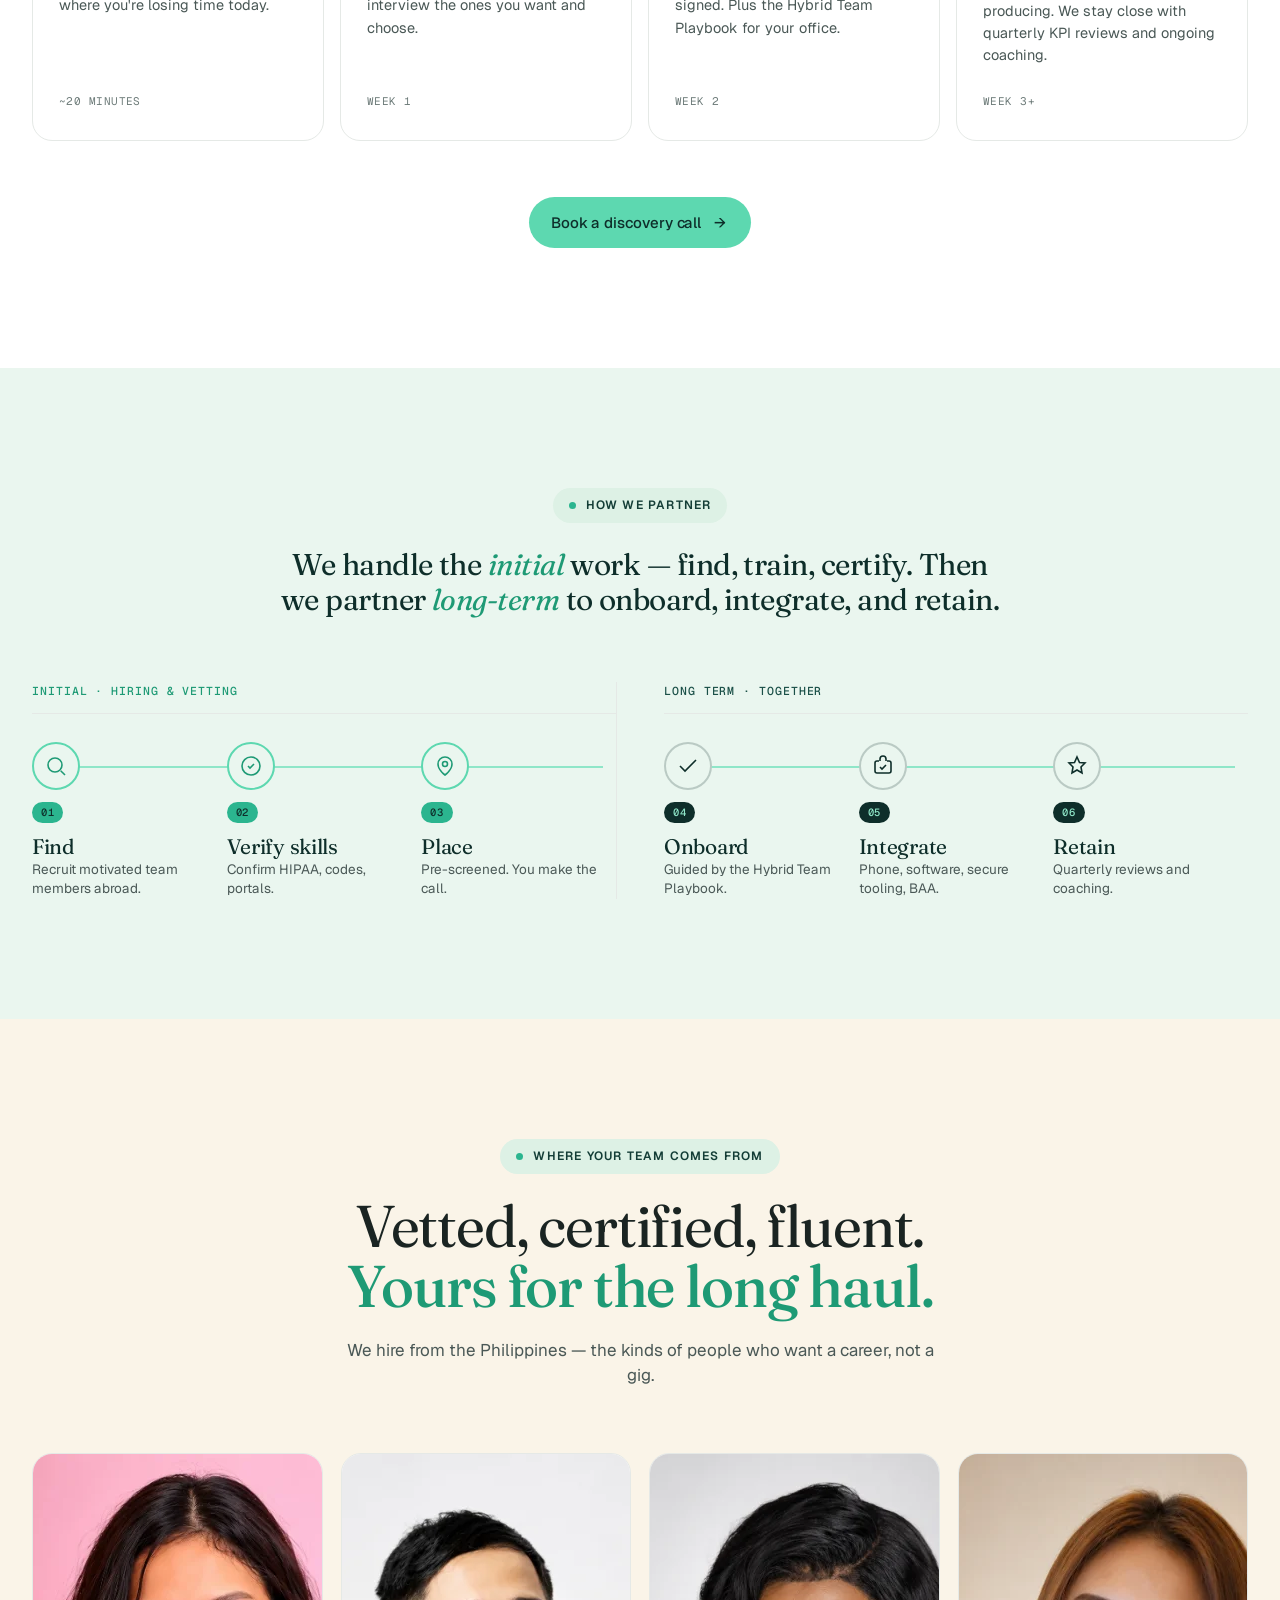
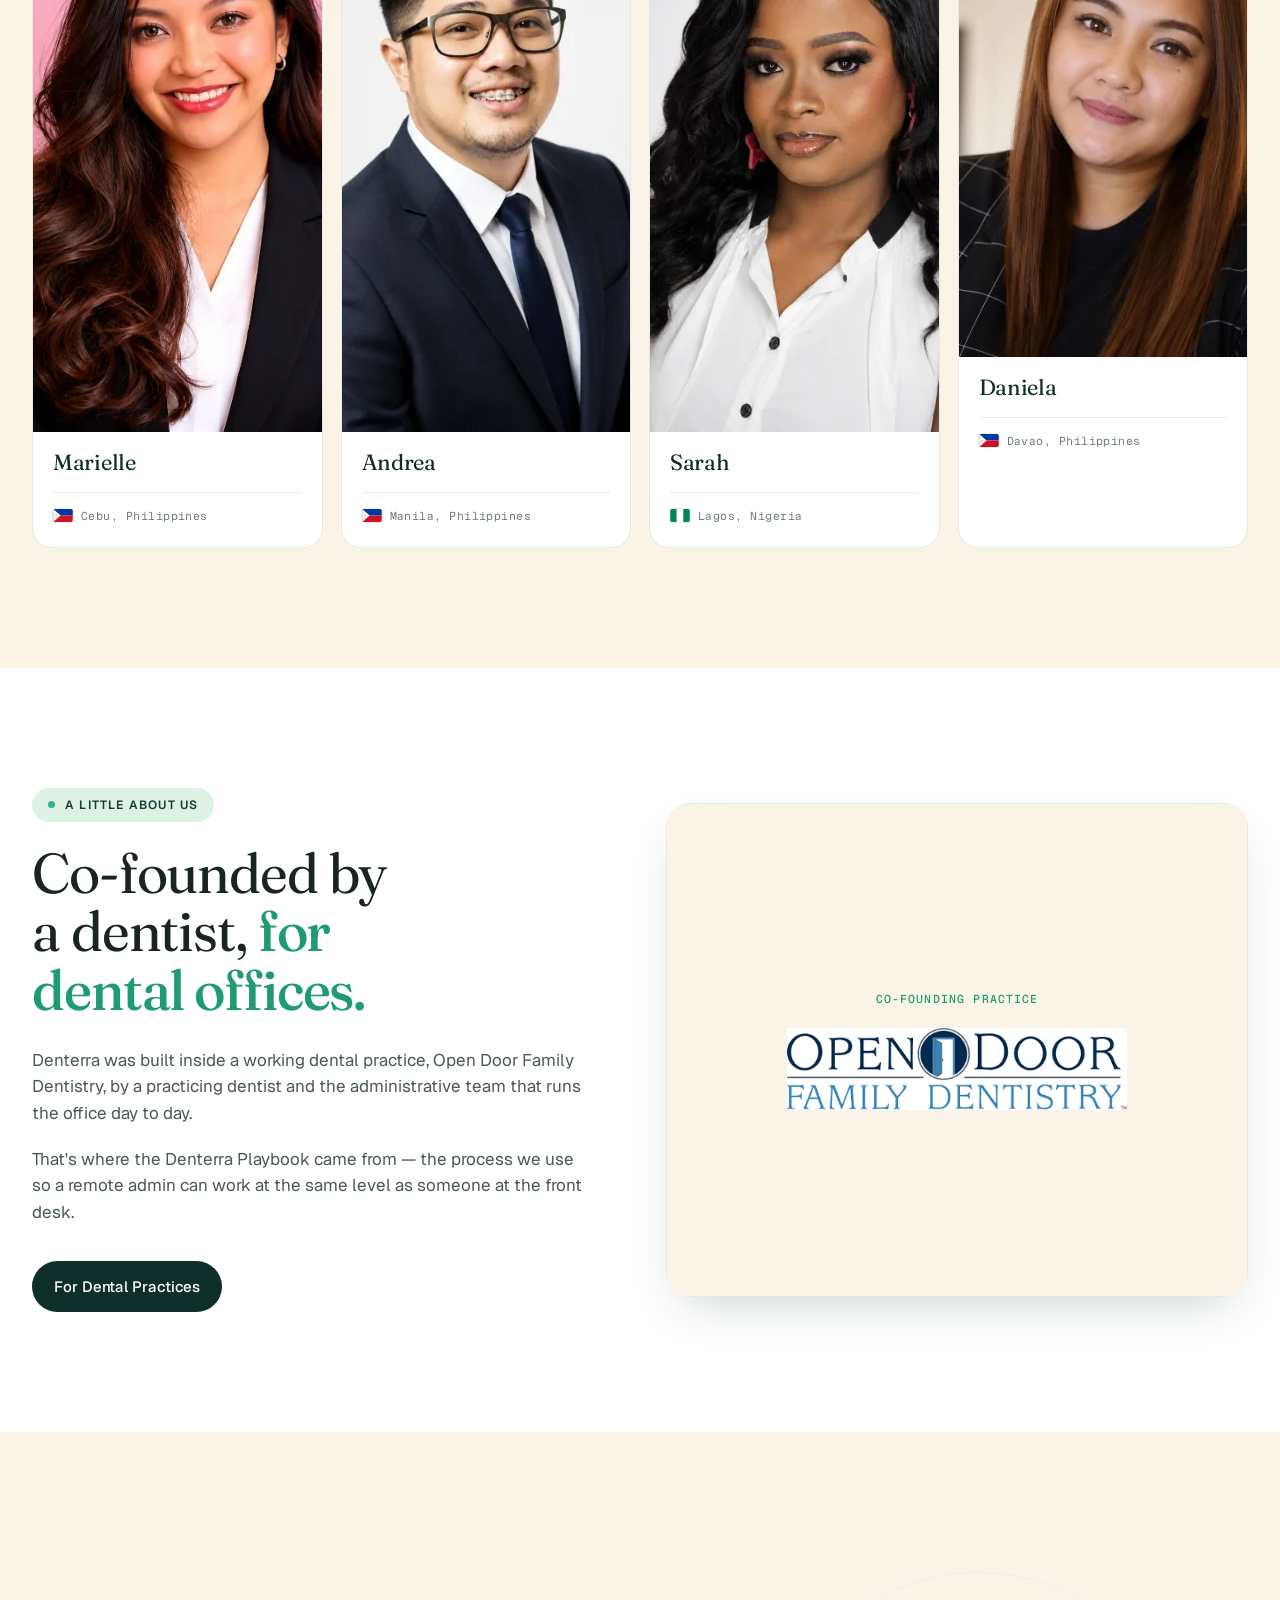
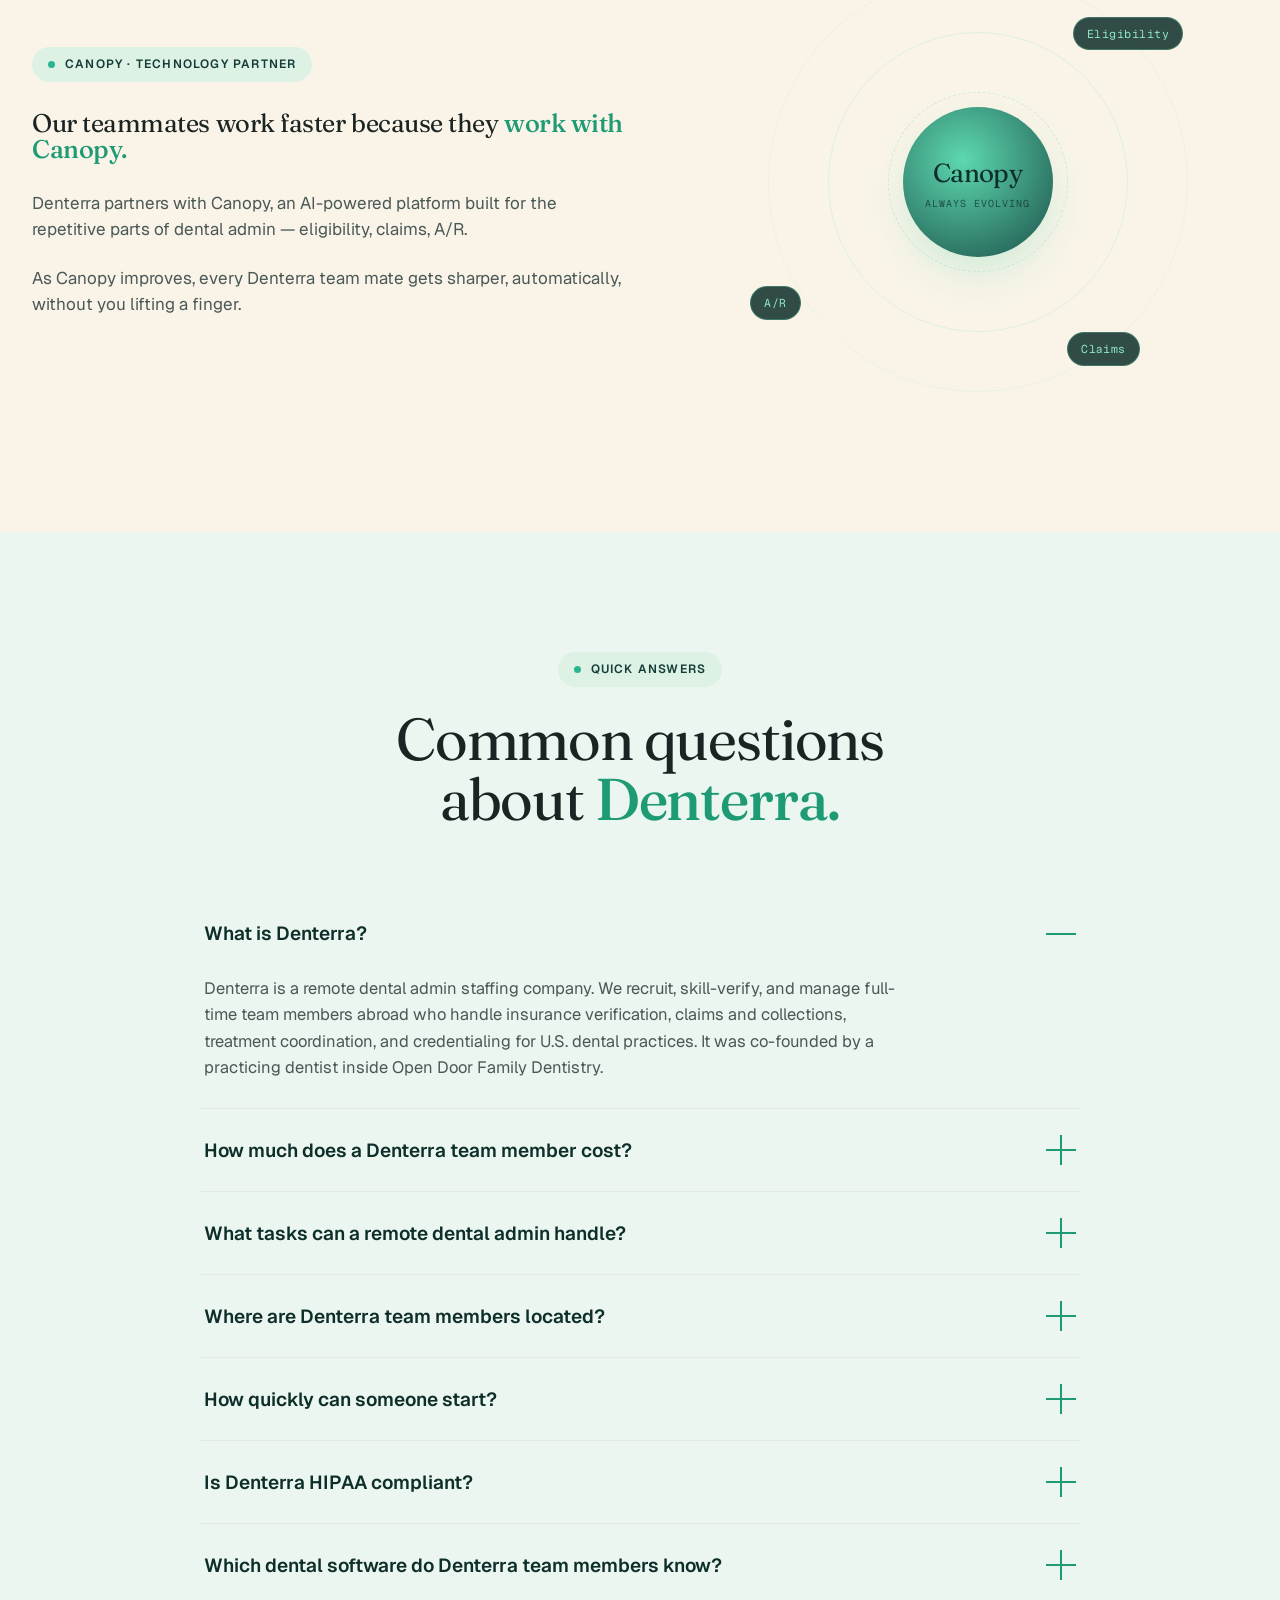
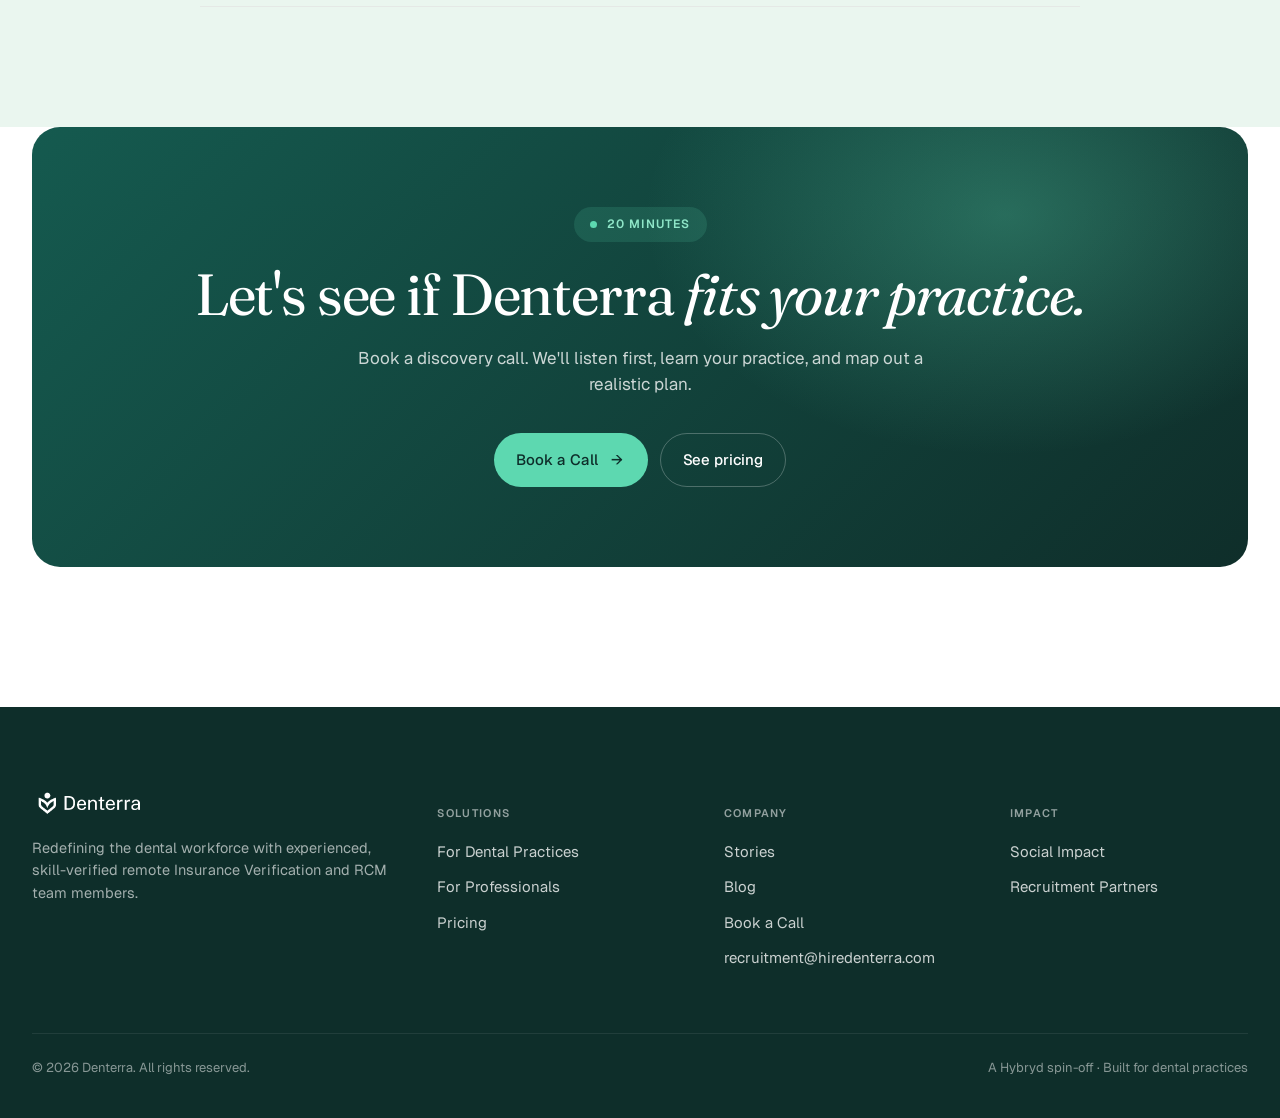
==== commit 8d74f735: "Add blog with four SEO guides, swap contact email to recruitment@hiredenterra.com - /blog/ index plu" ====
--- a/index.html
+++ b/index.html
@@ -38,7 +38,7 @@
     "height": 213
    },
    "image": "https://www.hiredenterra.com/assets/og-image.png",
-   "email": "hello@denterra.com",
+   "email": "recruitment@hiredenterra.com",
    "description": "Denterra is a remote dental admin staffing company. It recruits, verifies, and manages full-time international team members who handle insurance verification, claims and collections, treatment coordination, and credentialing for U.S. dental practices.",
    "areaServed": {
     "@type": "Country",
@@ -203,7 +203,8 @@
       <a href="dental-practices.html">Dental Practices</a>
       <a href="professionals.html">Professionals</a>
       <a href="pricing.html">Pricing</a>
-      <a href="stories.html">Stories</a><a class="nav-menu-cta" href="https://calendly.com/russell-hiredenterra/30min" target="_blank" rel="noopener">Book a Call <span class="arr">→</span></a>
+      <a href="stories.html">Stories</a>
+      <a href="blog/">Blog</a><a class="nav-menu-cta" href="https://calendly.com/russell-hiredenterra/30min" target="_blank" rel="noopener">Book a Call <span class="arr">→</span></a>
     </div>
     <a class="btn btn-primary" href="https://calendly.com/russell-hiredenterra/30min" target="_blank" rel="noopener">Book a Call <span class="arr">→</span></a><label for="nav-toggle" class="nav-burger" aria-label="Open menu"><span></span><span></span><span></span></label>
   </div>
@@ -518,7 +519,7 @@
         <p class="foot-blurb">Redefining the dental workforce with experienced, skill-verified remote Insurance Verification and RCM team members.</p>
       </div>
       <div class="foot-col"><h5>Solutions</h5><ul><li><a href="dental-practices.html">For Dental Practices</a></li><li><a href="professionals.html">For Professionals</a></li><li><a href="pricing.html">Pricing</a></li></ul></div>
-      <div class="foot-col"><h5>Company</h5><ul><li><a href="stories.html">Stories</a></li><li><a  href="https://calendly.com/russell-hiredenterra/30min" target="_blank" rel="noopener">Book a Call</a></li><li><a href="mailto:hello@denterra.com">hello@denterra.com</a></li></ul></div>
+      <div class="foot-col"><h5>Company</h5><ul><li><a href="stories.html">Stories</a></li><li><a href="blog/">Blog</a></li><li><a  href="https://calendly.com/russell-hiredenterra/30min" target="_blank" rel="noopener">Book a Call</a></li><li><a href="mailto:recruitment@hiredenterra.com">recruitment@hiredenterra.com</a></li></ul></div>
       <div class="foot-col"><h5>Impact</h5><ul><li><a href="stories.html#impact">Social Impact</a></li><li><a href="stories.html#impact">Recruitment Partners</a></li></ul></div>
     </div>
     <div class="foot-bottom"><span>© 2026 Denterra. All rights reserved.</span><span>A <a href="https://hirehybryd.com" rel="noopener">Hybryd</a> spin-off · Built for dental practices</span></div>
--- a/styles.css
+++ b/styles.css
@@ -3767,3 +3767,34 @@
   .cta-banner { padding: 40px 26px; }
   .sourcing-band { padding: 30px 20px; }
 }
+
+
+/* =====================================================
+   Blog
+   ===================================================== */
+.post-hero { padding: 90px 0 60px; }
+.post-hero .wrap { max-width: 880px; }
+.post-hero h1 { font-size: clamp(38px, 4.8vw, 60px); line-height: 1.06; }
+.post-meta { margin-top: 22px; font-family: var(--mono); font-size: 13px; color: rgba(255,255,255,0.7); }
+.post-meta a { color: var(--mint-400); }
+.post { padding: 72px 0 40px; }
+.post-body { max-width: 760px; font-size: 18px; line-height: 1.7; color: var(--text); }
+.post-body p { margin: 0 0 24px; }
+.post-body h2 { font-family: var(--display); font-size: clamp(28px, 3vw, 36px); line-height: 1.12; letter-spacing: -0.015em; margin: 48px 0 16px; }
+.post-body h3 { font-size: 20px; font-weight: 600; margin: 32px 0 10px; }
+.post-body ul, .post-body ol { margin: 0 0 24px; padding-left: 24px; }
+.post-body li { margin-bottom: 10px; }
+.post-body a { color: var(--mint-600); text-decoration: underline; text-underline-offset: 3px; }
+.post-body table { width: 100%; border-collapse: collapse; margin: 8px 0 32px; font-size: 15.5px; }
+.post-body th, .post-body td { text-align: left; padding: 12px 14px; border-bottom: 1px solid var(--border); vertical-align: top; }
+.post-body th { background: var(--mint-50); font-weight: 600; }
+.post-body tr:last-child th { background: var(--mint-100); }
+.post-faq { padding: 80px 0; }
+.post-grid { display: grid; grid-template-columns: repeat(auto-fill, minmax(320px, 1fr)); gap: 24px; }
+.post-card { border: 1px solid var(--border); border-radius: var(--radius-card); padding: 32px 28px; background: var(--white); display: flex; flex-direction: column; gap: 14px; }
+.post-card h2 { font-family: var(--display); font-size: 26px; line-height: 1.15; letter-spacing: -0.01em; }
+.post-card h2 a { color: var(--ink-900); }
+.post-card h2 a:hover { color: var(--mint-600); }
+.post-card p { color: var(--text-2); font-size: 15px; line-height: 1.55; flex: 1; }
+.post-card-meta { font-family: var(--mono); font-size: 12.5px; color: var(--text-3); }
+@media (max-width: 640px) { .post-body { font-size: 17px; } .post-body table { font-size: 14px; } .post-body th, .post-body td { padding: 9px 8px; } }
